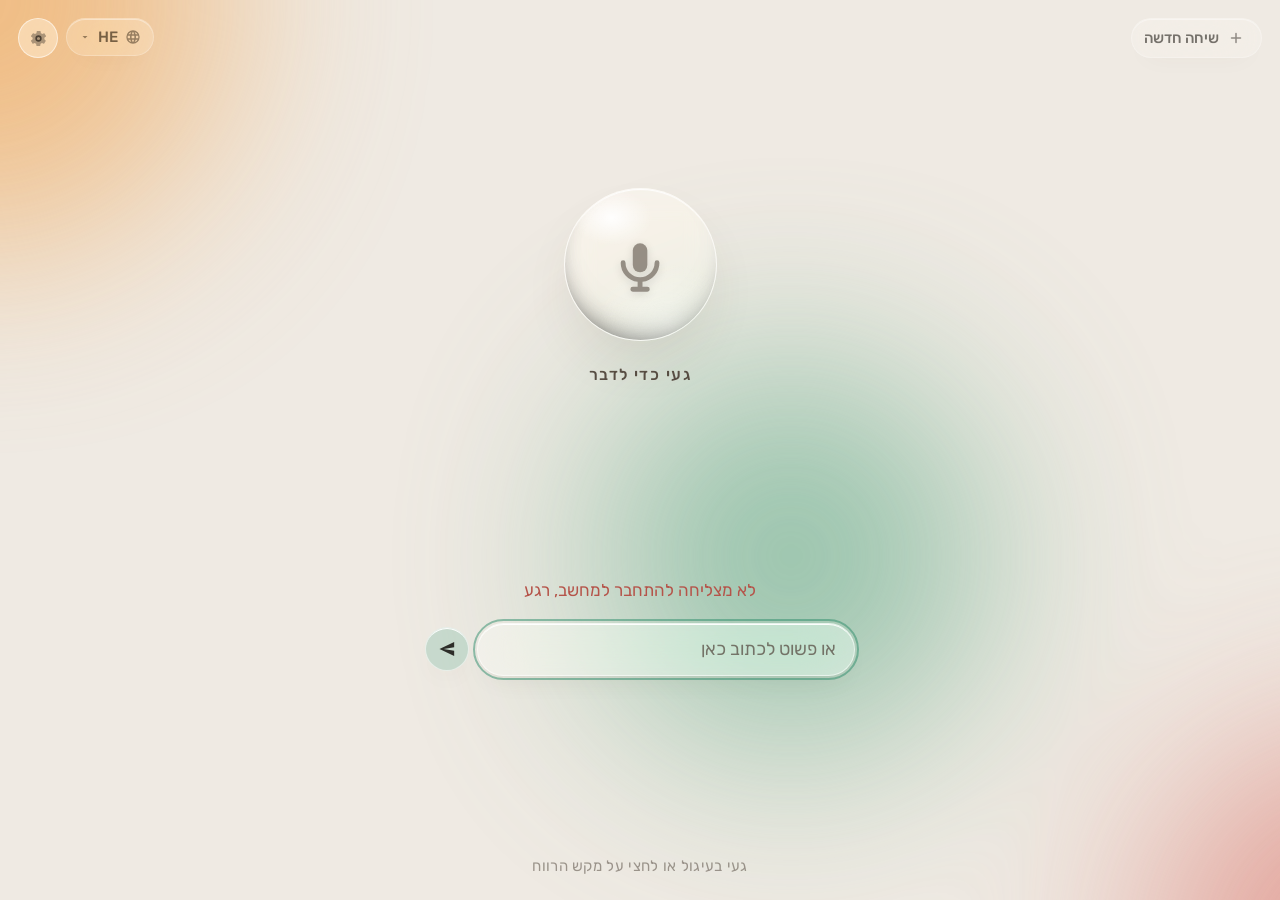
==== savta/web/index.html @ e00600d3 "MicMic: talk to your Mac. It does the thing. The open-source MicMic: the Mac app (native/), the assi" ====
<!doctype html>
<html lang="he" dir="auto">
<head>
<meta charset="utf-8">
<meta name="viewport" content="width=device-width,initial-scale=1,viewport-fit=cover">
<title>MicMic</title>
<link rel="preconnect" href="https://fonts.googleapis.com">
<link rel="preconnect" href="https://fonts.gstatic.com" crossorigin>
<link rel="stylesheet" href="https://fonts.googleapis.com/css2?family=Rubik:wght@300;400;500;600&display=swap">
<style>
:root{
  --ground:#efeae3;
  --ink:#120f0c;
  --muted:#584e44;
  --glass:rgba(255,255,255,.40);
  --glass-edge:rgba(255,255,255,.95);
  --glass-line:rgba(255,255,255,.55);
  --shade:rgba(86,66,44,.13);
  --live:#2d8b6b;
  --warm:#bd7a17;
  --blob-a:#f0b06a;
  --blob-b:#df8d84;
  --blob-c:#7cb79a;
  --blob-alpha:.78;
  /* Menus and popovers read as surfaces, not scenery: opaque enough that the
     drifting colour behind them never competes with the words on top. */
  --sheet:rgba(253,251,248,.93);
}
@media (prefers-color-scheme:dark){:root:not([data-theme="light"]){
  --ground:#14110e;
  --ink:#fbf7f2;
  --muted:#bcb1a5;
  --glass:rgba(56,50,44,.48);
  --glass-edge:rgba(255,255,255,.16);
  --glass-line:rgba(255,255,255,.10);
  --shade:rgba(0,0,0,.45);
  --live:#57c69d;
  --warm:#e0a441;
  --blob-a:#a8722c;
  --blob-b:#9c4f47;
  --blob-c:#2f6b56;
  --blob-alpha:.75;
  --sheet:rgba(38,33,29,.94);
}}
:root[data-theme="dark"]{
  --ground:#14110e; --ink:#fbf7f2; --muted:#bcb1a5;
  --glass:rgba(56,50,44,.48); --glass-edge:rgba(255,255,255,.16);
  --glass-line:rgba(255,255,255,.10); --shade:rgba(0,0,0,.45);
  --live:#57c69d; --warm:#e0a441;
  --blob-a:#a8722c; --blob-b:#9c4f47; --blob-c:#2f6b56; --blob-alpha:.75;
  --sheet:rgba(38,33,29,.94);
}

*{box-sizing:border-box;margin:0;padding:0}
html,body{height:100%;overflow:hidden}
body{
  background:var(--ground);color:var(--ink);
  font:400 20px/1.45 Rubik,-apple-system,BlinkMacSystemFont,"SF Hebrew","Segoe UI",system-ui,sans-serif;
  display:grid;place-items:center;text-align:center;
  -webkit-font-smoothing:antialiased;user-select:none;cursor:default;
}

/* ---- what the glass refracts: slow drifting light behind everything ---- */
.field{position:fixed;inset:-30%;z-index:0;filter:blur(100px);opacity:var(--blob-alpha);pointer-events:none}
.field i{position:absolute;display:block;border-radius:50%;mix-blend-mode:multiply}
@media (prefers-color-scheme:dark){:root:not([data-theme="light"]) .field i{mix-blend-mode:screen}}
:root[data-theme="dark"] .field i{mix-blend-mode:screen}
.field i:nth-child(1){width:38vmax;height:38vmax;background:var(--blob-a);top:2%;left:6%;animation:driftA 42s ease-in-out infinite}
.field i:nth-child(2){width:34vmax;height:34vmax;background:var(--blob-b);bottom:0%;right:4%;animation:driftB 55s ease-in-out infinite}
.field i:nth-child(3){width:30vmax;height:30vmax;background:var(--blob-c);top:44%;left:48%;animation:driftC 48s ease-in-out infinite}
@keyframes driftA{0%,100%{transform:translate(0,0) scale(1)}33%{transform:translate(14vw,10vh) scale(1.14)}66%{transform:translate(-8vw,16vh) scale(.92)}}
@keyframes driftB{0%,100%{transform:translate(0,0) scale(1)}40%{transform:translate(-16vw,-12vh) scale(1.18)}75%{transform:translate(6vw,-6vh) scale(.94)}}
@keyframes driftC{0%,100%{transform:translate(-50%,-50%) scale(1)}50%{transform:translate(-62%,-38%) scale(1.22)}}

.stage{position:relative;z-index:1;display:flex;flex-direction:column;align-items:center;
  gap:0;padding:3vh 24px 7vh;width:min(760px,92vw);max-height:100vh}

/* ---- the orb ---------------------------------------------------------- */
.orb{position:relative;width:clamp(120px,17vmin,190px);aspect-ratio:1;flex:none;
  display:grid;place-items:center;
  transition:width .55s cubic-bezier(.22,1,.36,1),transform .55s cubic-bezier(.22,1,.36,1)}
body.hascard .orb{width:clamp(78px,10vmin,104px)}
.orb .shell{position:absolute;inset:0;border-radius:50%;
  background:var(--glass);
  -webkit-backdrop-filter:blur(14px) saturate(210%);backdrop-filter:blur(14px) saturate(210%);
  border:1px solid var(--glass-line);
  box-shadow:
    0 26px 54px -14px var(--shade),
    inset 0 2px 1px -1px var(--glass-edge),
    inset 0 -22px 34px -26px rgba(0,0,0,.55),
    inset 8px -10px 26px -22px rgba(0,0,0,.4);
  overflow:hidden}
/* the specular sweep is what reads as "glass" rather than "translucent grey" */
.orb .shell::after{content:"";position:absolute;inset:0;border-radius:50%;
  background:
    radial-gradient(38% 26% at 31% 19%, rgba(255,255,255,.98), rgba(255,255,255,0) 70%),
    radial-gradient(70% 58% at 68% 88%, rgba(255,255,255,.34), rgba(255,255,255,0) 66%);
  opacity:.95}
.orb .ring{position:absolute;inset:-3px;border-radius:50%;border:2px solid transparent;
  transition:border-color .5s ease,transform .18s ease-out,opacity .5s}
.orb .core{position:relative;width:38%;aspect-ratio:1;display:grid;place-items:center;
  color:var(--muted);opacity:.55;
  transition:color .5s ease,opacity .5s ease,transform .5s cubic-bezier(.22,1,.36,1)}
.orb .core svg{width:100%;height:100%;fill:currentColor;
  filter:drop-shadow(0 2px 5px rgba(0,0,0,.22))}

body.idle .orb{cursor:pointer}
body.idle .orb .shell{transition:transform .4s cubic-bezier(.22,1,.36,1),box-shadow .4s}
body.idle .orb:hover .shell{transform:scale(1.045)}
body.idle .orb:active .shell{transform:scale(.97)}
body.idle .orb .core{color:var(--muted);opacity:.6;animation:idlepulse 3.4s ease-in-out infinite}
@keyframes idlepulse{0%,100%{transform:scale(1);opacity:.5}50%{transform:scale(1.05);opacity:.72}}
body.listening .orb .core{color:var(--live);opacity:1;animation:breathe 4.2s ease-in-out infinite}
body.listening .orb .ring{border-color:color-mix(in oklab,var(--live) 42%,transparent)}
body.thinking .orb .core{color:var(--warm);opacity:1;animation:none;transform:scale(.72)}
body.thinking .orb .ring{border-color:color-mix(in oklab,var(--warm) 55%,transparent);
  animation:orbit 1.15s linear infinite;border-top-color:transparent;border-left-color:transparent}
body.acting .orb .core{color:var(--warm);opacity:1;animation:breathe 2.2s ease-in-out infinite}
body.acting .orb .ring{border-color:color-mix(in oklab,var(--warm) 45%,transparent)}
/* The server is unreachable and she can hear nothing else - this must not read as
   "listening" or "thinking", it must read as broken. */
body.error .orb .core{color:#b5544a;opacity:1;animation:none}
body.error .orb .ring{border-color:color-mix(in oklab,#b5544a 55%,transparent)}
@keyframes breathe{0%,100%{transform:scale(1)}50%{transform:scale(1.11)}}
@keyframes orbit{to{transform:rotate(360deg)}}

/* ---- type ------------------------------------------------------------- */
.state{margin-top:22px;font-size:16px;font-weight:500;letter-spacing:.09em;
  text-transform:uppercase;color:var(--muted);min-height:24px;
  transition:opacity .4s;opacity:1}
.heard{margin-top:13px;font-size:clamp(28px,4.6vw,46px);font-weight:400;line-height:1.2;
  letter-spacing:-.015em;max-width:15ch;min-height:1.2em;text-wrap:balance;
  transition:opacity .35s ease,font-size .5s cubic-bezier(.22,1,.36,1)}
body.hascard .heard{font-size:clamp(20px,2.5vw,28px);opacity:.68;max-width:26ch}
.heard.fade{opacity:.34}
.reply{margin-top:11px;font-size:21px;font-weight:400;color:var(--muted);
  max-width:28ch;min-height:1.4em}
body.hascard .reply{min-height:0;margin-top:8px}

/* ---- typing, for anyone at a desk --------------------------------------
   Voice is the point, but a person working at their computer often cannot say a
   thing out loud — an office, a call, someone asleep next door — and typing is
   faster than speaking for an address or a product code. */
.typerow{display:flex;align-items:center;gap:8px;margin-top:20px;
  width:min(430px,84vw);opacity:0;transform:translateY(6px);pointer-events:none;
  transition:opacity .28s ease, transform .28s ease}
.typerow.on{opacity:1;transform:none;pointer-events:auto}
#typebox{flex:1;min-width:0;font:400 18px/1.4 Rubik,-apple-system,system-ui,sans-serif;
  color:var(--ink);padding:13px 18px;border-radius:999px;
  background:var(--glass);border:1px solid var(--glass-line);
  -webkit-backdrop-filter:blur(26px) saturate(190%);backdrop-filter:blur(26px) saturate(190%);
  box-shadow:0 12px 28px -14px var(--shade), inset 0 1.5px 0 -0.5px var(--glass-edge)}
#typebox::placeholder{color:var(--muted);opacity:.75}
#typebox:focus{outline:2px solid color-mix(in oklab,var(--live) 50%,transparent);
  outline-offset:2px}
.tsend{flex:none;width:44px;height:44px;border-radius:50%;cursor:pointer;
  display:grid;place-items:center;border:1px solid var(--glass-line);
  background:color-mix(in oklab,var(--live) 24%,var(--glass));
  box-shadow:0 12px 28px -14px var(--shade), inset 0 1.5px 0 -0.5px var(--glass-edge);
  transition:transform .16s ease, background .2s ease}
.tsend svg{width:20px;height:20px;fill:var(--ink);opacity:.85}
/* Send points the way the language runs, or it reads as "back". */
[dir="rtl"] .tsend svg{transform:scaleX(-1)}
.tsend:hover{background:color-mix(in oklab,var(--live) 36%,var(--glass));transform:translateY(-1px)}
.tsend:active{transform:scale(.95)}

/* ---- start again ------------------------------------------------------
   The same reason a chat product has one: talking about music and then about
   flights should not leave the flight request reasoning about music. */
.newchat{position:fixed;top:18px;inset-inline-start:18px;z-index:40;cursor:pointer;
  display:inline-flex;align-items:center;gap:8px;
  font:500 15px/1 Rubik,-apple-system,system-ui,sans-serif;color:var(--ink);
  padding:10px 16px 10px 12px;border-radius:999px;
  background:var(--glass);border:1px solid var(--glass-line);
  -webkit-backdrop-filter:blur(26px) saturate(190%);backdrop-filter:blur(26px) saturate(190%);
  box-shadow:0 10px 26px -14px var(--shade), inset 0 1.5px 0 -0.5px var(--glass-edge);
  opacity:.55;transition:opacity .2s ease, transform .16s ease}
.newchat svg{width:18px;height:18px;fill:var(--ink);opacity:.8}
.newchat:hover{opacity:1;transform:translateY(-1px)}
.newchat:active{transform:scale(.97)}

/* ---- language ---------------------------------------------------------
   Sits opposite "new conversation" using logical insets, so in Hebrew and
   Arabic the pair swaps sides with the text instead of pinning to the left. */
.lang{position:fixed;top:18px;inset-inline-end:18px;z-index:41}
.langbtn{cursor:pointer;display:inline-flex;align-items:center;gap:7px;
  font:500 15px/1 Rubik,-apple-system,system-ui,sans-serif;color:var(--ink);
  padding:10px 12px;border-radius:999px;
  background:var(--glass);border:1px solid var(--glass-line);
  -webkit-backdrop-filter:blur(26px) saturate(190%);backdrop-filter:blur(26px) saturate(190%);
  box-shadow:0 10px 26px -14px var(--shade), inset 0 1.5px 0 -0.5px var(--glass-edge);
  opacity:.55;transition:opacity .2s ease, transform .16s ease}
.langbtn svg{width:16px;height:16px;fill:var(--ink);opacity:.75}
.langbtn .chev{width:12px;height:12px;transition:transform .2s ease}
.lang[data-open="1"] .langbtn{opacity:1}
.lang[data-open="1"] .chev{transform:rotate(180deg)}
.langbtn:hover{opacity:1;transform:translateY(-1px)}
.langbtn:active{transform:scale(.97)}
.langmenu{position:absolute;top:calc(100% + 8px);inset-inline-end:0;min-width:190px;
  border-radius:18px;overflow:hidden;padding:6px;
  background:var(--sheet);border:1px solid var(--glass-line);
  -webkit-backdrop-filter:blur(30px) saturate(190%);backdrop-filter:blur(30px) saturate(190%);
  box-shadow:0 22px 48px -20px var(--shade), inset 0 1.5px 0 -0.5px var(--glass-edge);
  opacity:0;transform:translateY(-6px) scale(.97);pointer-events:none;
  transform-origin:top var(--menu-origin,right);
  transition:opacity .16s ease, transform .16s ease}
.lang[data-open="1"] .langmenu{opacity:1;transform:none;pointer-events:auto}
.langmenu button{display:flex;width:100%;align-items:center;gap:10px;cursor:pointer;
  background:none;border:0;border-radius:13px;padding:11px 12px;
  font:400 16px/1.2 Rubik,-apple-system,system-ui,sans-serif;color:var(--ink);
  text-align:start;transition:background .14s ease}
.langmenu button:hover{background:rgba(0,0,0,.06)}
:root[data-theme="dark"] .langmenu button:hover,
:root:not([data-theme="light"]) .langmenu button:hover{background:rgba(255,255,255,.09)}
.langmenu button .tick{margin-inline-start:auto;width:15px;height:15px;fill:var(--live);opacity:0}
.langmenu button[aria-checked="true"] .tick{opacity:1}
.langmenu button[aria-checked="true"]{font-weight:500}


/* ---- what was said before ---------------------------------------------
   A voice assistant that shows only the latest exchange gives you no way to
   tell "it forgot what I said" from "it never heard me". Past turns stay on
   screen, deliberately quiet: small, muted, and scrollable, so the current
   question keeps every bit of the visual weight it had before. */
.thread{width:min(430px,84vw);max-height:30vh;overflow-y:auto;overscroll-behavior:contain;
  margin-top:16px;display:none;flex-direction:column;gap:10px;
  text-align:start;scrollbar-width:thin}
/* The fade says "there is more above". Painting it unconditionally just clipped the
   first line of a transcript that was not scrolled at all. */
.thread.over{-webkit-mask-image:linear-gradient(to bottom,transparent,#000 26px);
                     mask-image:linear-gradient(to bottom,transparent,#000 26px)}
body.hasthread .thread{display:flex}
.turn{display:flex;flex-direction:column;gap:3px;opacity:.62;
  transition:opacity .2s ease;font-size:15px;line-height:1.4}
.turn:hover{opacity:.95}
.turn .who{font-size:11px;font-weight:500;letter-spacing:.1em;text-transform:uppercase;
  color:var(--muted)}
.turn .said{color:var(--ink)}
.turn .said.back{color:var(--muted)}

/* ---- the one card ----------------------------------------------------- */
.card{position:relative;margin-top:22px;width:min(430px,84vw);border-radius:26px;overflow:hidden;
  background:var(--glass);
  -webkit-backdrop-filter:blur(30px) saturate(200%);backdrop-filter:blur(30px) saturate(200%);
  border:1px solid var(--glass-line);
  box-shadow:
    0 30px 70px -22px var(--shade),
    0 2px 10px -4px rgba(0,0,0,.10),
    inset 0 1.5px 0 -0.5px var(--glass-edge),
    inset 0 -24px 34px -30px rgba(0,0,0,.5);
  opacity:0;transform:translateY(16px) scale(.97);pointer-events:none;
  transition:opacity .5s cubic-bezier(.22,1,.36,1),transform .5s cubic-bezier(.22,1,.36,1)}
.card.show{opacity:1;transform:none}
/* Something did NOT happen that she asked for. Warm amber, not alarm red — nothing is
   broken, a switch is off — but clearly not the same as a card that says "done". */
/* A booking is ready and only the payment is left. Calm and confident, not a warning:
   nothing has gone wrong, she just has the last word — as she always should. */
.card.pay{border-color:color-mix(in oklab,var(--live) 55%,transparent);
  box-shadow:0 30px 70px -22px var(--shade),
             0 0 0 1px color-mix(in oklab,var(--live) 32%,transparent),
             inset 0 1.5px 0 -0.5px var(--glass-edge)}
.card.warn{border-color:color-mix(in oklab,var(--warm) 55%,transparent);
  box-shadow:0 30px 70px -22px var(--shade),
             0 0 0 1px color-mix(in oklab,var(--warm) 30%,transparent),
             inset 0 1.5px 0 -0.5px var(--glass-edge)}
/* the sheen is what separates "glass" from "translucent panel" */
.card::after{content:"";position:absolute;inset:0;pointer-events:none;border-radius:inherit;
  background:linear-gradient(148deg,rgba(255,255,255,.55) 0%,rgba(255,255,255,.10) 26%,
    rgba(255,255,255,0) 52%);mix-blend-mode:screen;opacity:.85}
.card .thumb{width:100%;aspect-ratio:16/9;object-fit:cover;display:none;background:rgba(0,0,0,.08)}
.card.compact .thumb{aspect-ratio:2.4/1}
.card .thumb.on{display:block}
.card .body{padding:17px 22px 19px}
.card .t{font-size:20px;font-weight:500;line-height:1.3;text-wrap:balance;
  display:-webkit-box;-webkit-line-clamp:2;-webkit-box-orient:vertical;overflow:hidden}
.card .m{font-size:16px;color:var(--muted);margin-top:8px;font-variant-numeric:tabular-nums}

.msg{display:flex;flex-direction:column;gap:3px;padding:11px 0;
  border-bottom:1px solid var(--glass-line);text-align:start}
.msg:last-child{border-bottom:none}
.msg b{font-size:16px;font-weight:600;color:var(--ink)}
.msg span{font-size:17px;line-height:1.4}
.step{font-size:17px;padding:7px 0;text-align:start;border-bottom:1px solid var(--glass-line)}
.step:last-child{border-bottom:none}
.bar{height:7px;border-radius:99px;background:rgba(0,0,0,.10);margin-top:18px;overflow:hidden}
:root[data-theme="dark"] .bar,
:root:not([data-theme="light"]) .bar{background:rgba(255,255,255,.12)}
.bar i{display:block;height:100%;border-radius:99px;background:var(--warm);
  width:100%;transform-origin:left;transition:transform linear}
.cancel{margin-top:14px;font-size:19px;font-weight:500;color:var(--warm)}
/* A spoken "say cancel" is not an escape hatch on its own when the mic may not be
   heard in time - this is a real, pressable one next to it. */
.cancelbtn{margin-top:12px;display:inline-flex;align-items:center;justify-content:center;
  width:100%;font:500 18px/1 Rubik,-apple-system,system-ui,sans-serif;padding:13px 22px;
  border-radius:999px;border:1px solid color-mix(in oklab,var(--warm) 45%,transparent);
  background:color-mix(in oklab,var(--warm) 16%,transparent);color:var(--ink);
  cursor:pointer;transition:transform .15s ease,background .2s ease}
.cancelbtn:hover{background:color-mix(in oklab,var(--warm) 26%,transparent)}
.cancelbtn:active{transform:scale(.97)}
.cancelbtn:focus-visible{outline:3px solid var(--warm);outline-offset:3px}

.err{margin-top:14px;font-size:17px;color:#b5544a;max-width:30ch;min-height:1.3em}
.foot{position:fixed;bottom:22px;left:0;right:0;z-index:1;font-size:15px;
  color:var(--muted);opacity:.55;letter-spacing:.02em}

@media (prefers-reduced-motion:reduce){
  *,*::before,*::after{animation:none!important;transition-duration:.01ms!important}
}

/* ---- engineer's panel, press d ---------------------------------------- */
#dev{position:fixed;inset:0 0 auto auto;z-index:9;width:min(430px,44vw);max-height:100vh;
  overflow:auto;background:rgba(14,17,20,.9);
  -webkit-backdrop-filter:blur(14px);backdrop-filter:blur(14px);
  color:#c9d4de;font:12px/1.5 ui-monospace,Menlo,monospace;padding:14px 16px;
  display:none;text-align:left;border-bottom-left-radius:16px}
#dev.show{display:block}
#dev b{color:#e2a43f}#dev .ok{color:#5cbfa2}#dev .no{color:#e08579}
#dev pre{white-space:pre-wrap;word-break:break-word;margin:0 0 12px;
  padding-bottom:10px;border-bottom:1px solid rgba(255,255,255,.08)}


/* Volume HUD. Sits above the player (z-index 60 > 50) because the moment she
   asks for the volume is almost always the moment a video is covering the screen. */
#vol{position:fixed;left:50%;bottom:13vh;transform:translateX(-50%) translateY(14px);
  z-index:60;display:flex;align-items:center;gap:14px;
  padding:15px 26px;border-radius:30px;
  background:var(--glass);backdrop-filter:blur(30px) saturate(200%);
  -webkit-backdrop-filter:blur(30px) saturate(200%);
  border:1px solid var(--glass-line);
  box-shadow:0 22px 50px -18px var(--shade),
             inset 0 1.5px 0 -0.5px var(--glass-edge),
             inset 0 -20px 30px -28px rgba(0,0,0,.45);
  opacity:0;pointer-events:none;transition:opacity .22s ease, transform .22s ease}
#vol.on{opacity:1;transform:translateX(-50%) translateY(0)}
#vol svg{width:28px;height:28px;flex:none;fill:var(--ink);opacity:.8}
#volbar{width:190px;height:10px;border-radius:5px;overflow:hidden;
  background:color-mix(in oklab,var(--ink) 16%,transparent)}
#volfill{height:100%;width:50%;border-radius:5px;background:var(--warm);
  transition:width .28s cubic-bezier(.2,.8,.3,1)}
@media (prefers-reduced-motion: reduce){
  #vol,#volfill{transition:none}
}

/* ---- settings ---------------------------------------------------------
   One sheet, not a page: everything here is a choice about how MicMic starts
   listening, which is the only thing a person actually wants to change. */
.gear{position:fixed;top:18px;inset-inline-end:18px;z-index:41;cursor:pointer;
  display:inline-flex;align-items:center;justify-content:center;
  width:40px;height:40px;border-radius:999px;color:var(--ink);
  background:var(--glass);border:1px solid var(--glass-line);
  -webkit-backdrop-filter:blur(26px) saturate(190%);backdrop-filter:blur(26px) saturate(190%);
  transition:transform .18s ease,background .2s ease}
.gear svg{width:19px;height:19px;fill:currentColor;opacity:.75}
.gear:hover{transform:rotate(22deg)}
.gear:focus-visible{outline:3px solid var(--live);outline-offset:3px}
/* the language pill moves inboard to make room for it */
.lang{inset-inline-end:66px}

#settings{position:fixed;inset:0;z-index:70;display:none;
  align-items:center;justify-content:center;padding:18px;
  background:rgba(12,10,8,.44);-webkit-backdrop-filter:blur(3px);backdrop-filter:blur(3px)}
#settings.on{display:flex;animation:fadein .28s cubic-bezier(.22,1,.36,1)}
.sheet{width:min(430px,100%);max-height:88vh;overflow-y:auto;border-radius:24px;
  padding:20px 22px 22px;text-align:start;
  background:var(--sheet);border:1px solid var(--glass-line);
  -webkit-backdrop-filter:blur(30px) saturate(200%);backdrop-filter:blur(30px) saturate(200%);
  box-shadow:0 30px 70px -22px var(--shade),inset 0 1.5px 0 -0.5px var(--glass-edge)}
.sheet h2{font-size:21px;font-weight:600;margin:0 0 4px}
.srow{margin-top:20px}
.slabel{font-size:13px;font-weight:600;letter-spacing:.06em;text-transform:uppercase;
  color:var(--muted);margin-bottom:9px}
.shint{font-size:13px;color:var(--muted);margin-top:7px;line-height:1.45}
.seg{display:flex;gap:7px;flex-wrap:wrap}
.seg button{cursor:pointer;font:500 15px/1 Rubik,-apple-system,system-ui,sans-serif;
  color:var(--ink);padding:10px 14px;border-radius:999px;
  background:var(--glass);border:1px solid var(--glass-line);
  transition:background .18s ease,border-color .18s ease}
.seg button[aria-pressed="true"]{background:color-mix(in oklab,var(--live) 22%,transparent);
  border-color:color-mix(in oklab,var(--live) 55%,transparent)}
.seg button:focus-visible{outline:3px solid var(--live);outline-offset:2px}
/* Not a .seg child, so it carries the pill styling itself — as class="seg" it got
   none of it and rendered as a bare white system button in dark mode. */
.hkbtn{width:100%;cursor:pointer;display:flex;align-items:center;justify-content:center;
  font:500 17px/1 Rubik,-apple-system,system-ui,sans-serif;color:var(--ink);
  letter-spacing:.04em;padding:15px 16px;border-radius:16px;
  background:var(--glass);border:1px solid var(--glass-line);
  transition:background .18s ease,border-color .18s ease}
.hkbtn:hover{background:color-mix(in oklab,var(--live) 12%,var(--glass))}
.hkbtn:focus-visible{outline:3px solid var(--live);outline-offset:2px}
.hkpicks{margin-top:9px}
.hkpicks button{font-size:14px;padding:8px 12px}
.hkbtn.recording{background:color-mix(in oklab,var(--warm) 22%,transparent);
  border-color:color-mix(in oklab,var(--warm) 60%,transparent)}
.srange{display:flex;align-items:center;gap:12px}
.srange input[type=range]{flex:1;accent-color:var(--live)}
.srange b{font-weight:600;font-variant-numeric:tabular-nums;min-width:5.5ch}
.stext{width:100%;font:400 16px/1.4 Rubik,-apple-system,system-ui,sans-serif;
  color:var(--ink);padding:11px 14px;border-radius:14px;
  background:var(--glass);border:1px solid var(--glass-line)}
.stext:focus{outline:2px solid color-mix(in oklab,var(--live) 50%,transparent)}
.sfoot{display:flex;align-items:center;justify-content:space-between;gap:12px;margin-top:24px}
.sdone{cursor:pointer;font:500 17px/1 Rubik,-apple-system,system-ui,sans-serif;
  padding:12px 24px;border-radius:999px;color:var(--ink);
  background:color-mix(in oklab,var(--live) 20%,transparent);
  border:1px solid color-mix(in oklab,var(--live) 50%,transparent)}
.ssaved{font-size:14px;color:var(--live);opacity:0;transition:opacity .25s ease}
.ssaved.on{opacity:1}
/* Account: the plan, today's usage and the way to Pro. No element here has an id, so
   the rest of the page's layout checks cannot see it exists. */
.acct-top{display:flex;align-items:center;justify-content:space-between;gap:10px;margin-bottom:9px}
.acct-top .slabel{margin-bottom:0}
.acct-badge{font:600 12px/1 Rubik,-apple-system,system-ui,sans-serif;letter-spacing:.06em;
  padding:6px 11px;border-radius:999px;color:var(--ink);
  background:var(--glass);border:1px solid var(--glass-line)}
.acct-badge[data-plan="pro"]{background:color-mix(in oklab,var(--live) 22%,transparent);
  border-color:color-mix(in oklab,var(--live) 55%,transparent)}
.acct-use{font-size:15px;font-variant-numeric:tabular-nums}
.acct-bar{height:4px;margin-top:8px;border-radius:999px;overflow:hidden;
  background:color-mix(in oklab,var(--muted) 22%,transparent)}
.acct-bar>i{display:block;height:100%;width:0;border-radius:inherit;background:var(--live);
  transition:width .3s ease}
.acct-bar[data-full]>i{background:var(--warm)}
.acct-btn{width:100%;margin-top:12px;cursor:pointer;
  font:500 16px/1 Rubik,-apple-system,system-ui,sans-serif;color:var(--ink);
  padding:13px 16px;border-radius:16px;
  background:color-mix(in oklab,var(--live) 20%,transparent);
  border:1px solid color-mix(in oklab,var(--live) 50%,transparent);
  transition:background .18s ease}
.acct-btn:hover{background:color-mix(in oklab,var(--live) 30%,transparent)}
.acct-btn:focus-visible{outline:3px solid var(--live);outline-offset:2px}
.acct-btn:disabled{opacity:.55;cursor:default}
@media (prefers-reduced-motion: reduce){ .acct-bar>i{transition:none} }
/* In the app panel the sheet IS the window, so it loses its inset and corners — and
   its translucency with them: at 380px the page behind showed through the controls
   instead of reading as glass over a backdrop. */
body.panel #settings{padding:0;background:none;-webkit-backdrop-filter:none;backdrop-filter:none}
body.panel .sheet{width:100%;height:100vh;max-height:100vh;min-height:100vh;
  border-radius:0;border:none;background:var(--ground);
  -webkit-backdrop-filter:none;backdrop-filter:none;box-shadow:none;
  padding-bottom:0}
/* Done must stay reachable without scrolling to the end of a list that is taller than
   the window. */
body.panel .sfoot{position:sticky;bottom:0;margin-top:18px;padding:12px 0 14px;
  background:linear-gradient(to top,var(--ground) 68%,transparent)}
/* The window's own close button sits at the physical top LEFT in every language. The
   controls were placed at inline-end, which in Hebrew and Arabic IS the left, so the
   gear sat under the close button. In the panel they go physically right, in one
   compact row, and the orb moves down out of the bar it was wedged into. */
body.panel .gear,body.panel .lang,body.panel .newchat{top:12px;inset-inline:auto;left:auto}
body.panel .gear{right:12px;width:32px;height:32px}
body.panel .gear svg{width:17px;height:17px}
body.panel .lang{right:52px}
body.panel .langbtn{padding:7px 10px;font-size:13px;gap:5px}
body.panel .langbtn svg{width:14px;height:14px}
/* New chat keeps its icon and loses the words: the row has room for three buttons,
   not for a sentence, and a "+" is understood without one. */
body.panel .newchat{right:138px;width:32px;height:32px;padding:0;justify-content:center}
body.panel #newchatw{display:none}
/* The dropdown was anchored at inline-end too, so from a pill on the right it opened
   past the window edge in right-to-left languages. */
body.panel .langmenu{inset-inline:auto;right:0;left:auto}

/* ---- panel ------------------------------------------------------------
   The same page at 380x560 inside MicMic.app's own window. Everything here is
   proportion, not redesign: the full-window layout assumes vertical room this
   panel does not have, and without these the card ran off the bottom edge and
   .foot (position:fixed) landed on top of the typing box. */
body.panel .stage{padding:58px 14px 10px;width:100%;gap:0;
  height:100vh;max-height:100vh;overflow-y:auto;overflow-x:hidden;
  scrollbar-width:none}
body.panel .stage::-webkit-scrollbar{width:0;height:0}
/* .foot is pinned to the bottom of the viewport, so in a short window it sits over
   the typing row rather than under it. There is no room for a hint line here and the
   panel's own controls already say what to do. */
body.panel .foot{display:none}
/* Centred in the space that is left, instead of hugging the top above a void: with
   the typing row also pushed by an auto margin, the free space splits evenly. When a
   card or a transcript fills the column the margins simply collapse to nothing. */
body.panel .orb{width:92px;margin-top:auto}
body.panel.hascard .orb{width:58px}
body.panel .state{margin-top:10px;font-size:12px;letter-spacing:.07em}
body.panel .heard{margin-top:6px;font-size:19px;max-width:20ch}
body.panel.hascard .heard{font-size:16px;max-width:24ch}
/* A four-line answer above a card pushed the card clean off the bottom. Two lines,
   and the card carries the detail. */
body.panel .reply{margin-top:5px;font-size:13px;max-width:26ch;
  display:-webkit-box;-webkit-line-clamp:2;-webkit-box-orient:vertical;overflow:hidden}
body.panel .thread{max-height:108px}
body.panel .card{margin-top:10px;width:100%;flex:none}
body.panel .card .thumb{aspect-ratio:2.4/1}
body.panel .card .body{padding:11px 15px 13px}
body.panel .card .t{font-size:15px}
body.panel .card .m{font-size:12px;margin-top:4px}
/* The one control that must never scroll out of reach, so it is pinned and carries a
   fade so the card does not appear to run into it. */
body.panel .typerow{position:sticky;bottom:0;width:100%;margin-top:auto;
  padding:10px 0 2px;
  background:linear-gradient(to top,var(--ground) 62%,transparent)}
body.panel #typebox{font-size:15px;padding:10px 14px}
/* A two-pixel ring at half strength reads as an alarm in a window this small. */
body.panel #typebox:focus{outline:1px solid color-mix(in oklab,var(--live) 38%,transparent);
  outline-offset:1px}
/* Background, not foreground: smaller and softer than the full window wants, or they
   read as objects sitting on top of the words. */
body.panel .field{inset:-18%;filter:blur(64px);opacity:calc(var(--blob-alpha) * .62)}
body.panel .field i:nth-child(1){width:46vmin;height:46vmin}
body.panel .field i:nth-child(2){width:42vmin;height:42vmin}
body.panel .field i:nth-child(3){width:38vmin;height:38vmin}

/* ---- bar --------------------------------------------------------------
   The same page as a slim strip near the top of the screen (?bar=1, native/bar.py):
   orb, her words, the answer, Undo. Everything else the page has is hidden, not
   restyled, because a two-second action has no room for it. The window is exactly as
   tall as .stage (the page reports its height and native resizes), so nothing here may
   depend on the viewport height. */
.undo{display:none}
html.barmode,html.barmode body{height:auto;min-height:100%;background:transparent}
html.barmode body{display:block;min-height:100vh;text-align:start;border-radius:20px;
  /* contain:paint makes the body the box the fixed .field is clipped to, so the
     drifting colour stays inside the rounded strip instead of squaring its corners. */
  contain:paint;
  background:color-mix(in srgb,var(--ground) 80%,transparent);
  box-shadow:inset 0 0 0 1px var(--glass-line),inset 0 1.5px 0 -0.5px var(--glass-edge)}
html.barmode .field{inset:-120% -20%;filter:blur(46px);opacity:calc(var(--blob-alpha) * .42)}
html.barmode .thread,html.barmode .card,html.barmode .err,html.barmode .typerow,html.barmode .newchat,
html.barmode .gear,html.barmode .lang,html.barmode #vol,html.barmode #settings,html.barmode .foot,
html.barmode #dev{display:none!important}
html.barmode .stage{display:grid;width:100%;max-height:none;margin:0;
  grid-template-columns:auto minmax(0,1fr) auto;
  /* The empty 1fr rows above and below centre the text as a block against the orb,
     whatever mix of placeholder, words and answer is showing. */
  grid-template-rows:1fr auto auto auto 1fr;
  grid-template-areas:"orb . act" "orb state act" "orb heard act" "orb reply act" "orb . act";
  align-items:center;column-gap:14px;row-gap:0;
  padding-block:12px;padding-inline:14px 16px;min-height:64px}
/* No width or font-size transitions here: each animation frame is a new height, and
   every one of them was a native window resize (measured: 20 height messages to go
   from the page's default orb to this one). */
html.barmode .orb{grid-area:orb;width:40px;align-self:center;cursor:default;transition:none}
html.barmode .orb .shell{box-shadow:0 6px 14px -6px var(--shade),
  inset 0 1.5px 1px -1px var(--glass-edge),inset 0 -10px 14px -12px rgba(0,0,0,.5)}
html.barmode body.idle .orb:hover .shell{transform:none}
/* The placeholder that sits where her words will appear, like Spotlight's. */
html.barmode .state{grid-area:state;margin:0;min-height:0;font-size:20px;font-weight:400;
  letter-spacing:0;text-transform:none;color:var(--muted);line-height:1.3;
  white-space:nowrap;overflow:hidden;text-overflow:ellipsis}
html.barmode.b-heard .state,html.barmode.b-result .state{display:none}
/* Working on it. Her words stay up and this line sits under them, in the warm colour
   the spinning ring uses, with the seconds once it has taken a while: without it the
   bar looked exactly like it was still listening, and she pressed again. */
.work{display:none}
html.barmode .work{grid-area:reply;margin:2px 0 0;font-size:13px;line-height:1.35;
  color:var(--warm);white-space:nowrap;overflow:hidden;text-overflow:ellipsis}
html.barmode:not(.b-result) body.thinking .work{display:block}
html.barmode .work::after{content:"";display:inline-block;width:1.2em;text-align:start;
  animation:workdots 1.2s steps(4,end) infinite}
@keyframes workdots{0%{content:""}25%{content:"."}50%{content:".."}75%{content:"..."}}
html.barmode .work[data-long="1"]::after{display:none}
html.barmode body.thinking .heard{opacity:.78}
/* Live words. Two lines at most, and when she keeps talking it is the NEWEST words
   that stay in view: flex-end pushes the overflow off the top edge, not the bottom. */
html.barmode .heard{grid-area:heard;display:none;transition:none;margin:0;max-width:none;min-height:0;
  font-size:20px;font-weight:400;line-height:1.3;letter-spacing:-.005em;
  /* Plain wrapping, not the page's balance: balance (and pretty) re-flow the lines
     on every new word, so words she already said jumped between lines as she spoke. */
  text-wrap:wrap;
  max-height:2.6em;overflow:hidden;flex-direction:column;justify-content:flex-end}
html.barmode.b-heard .heard{display:flex}
/* The fade says "there is more before this", only when there is: painted always, it
   dimmed the first line of a sentence that fitted. */
html.barmode.b-heard:not(.b-result) .heard.over{
  -webkit-mask-image:linear-gradient(to bottom,transparent,#000 .95em);
          mask-image:linear-gradient(to bottom,transparent,#000 .95em)}
/* Each line takes its reading order from its own words (plaintext), so a Hebrew answer
   in an English UI, or an English error in a Hebrew one, does not render back to front
   with its full stop on the wrong end. It still lines up on the UI's side, next to the
   orb: dir="auto" aligned an English line to the far edge, away from everything else. */
html.barmode .heard,html.barmode .reply{unicode-bidi:plaintext}
html.barmode[dir="rtl"] .heard,html.barmode[dir="rtl"] .reply{text-align:right}
html.barmode[dir="ltr"] .heard,html.barmode[dir="ltr"] .reply{text-align:left}
/* Once there is an answer, what she said steps back to one quiet line above it. */
html.barmode.b-result .heard{display:block;font-size:13px;line-height:1.35;color:var(--muted);
  max-height:none;white-space:nowrap;overflow:hidden;text-overflow:ellipsis;margin-bottom:3px}
html.barmode .reply{grid-area:reply;display:none;margin:0;max-width:none;min-height:0;
  font-size:18px;line-height:1.38;color:var(--ink);text-wrap:wrap;text-wrap:pretty;
  -webkit-line-clamp:4;-webkit-box-orient:vertical;overflow:hidden;overflow-wrap:anywhere;
  animation:barIn .32s cubic-bezier(.22,1,.36,1)}
html.barmode.b-result .reply{display:-webkit-box}
html.barmode.b-err .reply{color:#b5544a}
/* Something she asked to take back was NOT taken back. Warm amber like the page's
   warning card: nothing is broken, but it must not read like the line that says done. */
html.barmode.b-undofail .reply{color:var(--warm)}
@keyframes barIn{from{opacity:0;transform:translateY(3px)}to{opacity:1;transform:none}}
html.barmode .undo:not([hidden]){grid-area:act;display:inline-flex;align-items:center;gap:7px;
  align-self:center;max-width:190px;cursor:pointer;white-space:nowrap;
  font:500 15px/1 Rubik,-apple-system,system-ui,sans-serif;color:var(--ink);
  padding:9px 15px 9px 12px;border-radius:999px;
  background:var(--glass);border:1px solid var(--glass-line);
  box-shadow:0 8px 20px -12px var(--shade),inset 0 1.5px 0 -0.5px var(--glass-edge);
  transition:background .18s ease,transform .15s ease,opacity .2s ease;
  animation:barIn .32s cubic-bezier(.22,1,.36,1)}
html.barmode .undo span{overflow:hidden;text-overflow:ellipsis}
html.barmode .undo svg{flex:none;width:16px;height:16px;fill:currentColor;opacity:.78}
/* The arrow curls back against the reading direction, or it reads as "redo". */
[dir="rtl"] .undo svg{transform:scaleX(-1)}
html.barmode .undo:hover{background:color-mix(in oklab,var(--warm) 16%,var(--glass))}
html.barmode .undo:active{transform:scale(.97)}
html.barmode .undo:focus-visible{outline:2px solid var(--live);outline-offset:2px}
html.barmode .undo:disabled{opacity:.6;cursor:default;transform:none}
</style>
</head>
<body>
<div class="field" aria-hidden="true"><i></i><i></i><i></i></div>

<main class="stage">
  <div class="orb" id="orb">
    <div class="shell"></div>
    <div class="ring" id="ring"></div>
    <div class="core" id="core">
      <svg viewBox="0 0 24 24" aria-hidden="true">
        <path d="M12 3a3 3 0 0 0-3 3v6a3 3 0 0 0 6 0V6a3 3 0 0 0-3-3z"/>
        <path d="M6 11a1 1 0 0 0-2 0 8 8 0 0 0 7 7.94V21H9a1 1 0 0 0 0 2h6a1 1 0 0 0 0-2h-2v-2.06A8 8 0 0 0 20 11a1 1 0 0 0-2 0 6 6 0 0 1-12 0z"/>
      </svg>
    </div>
  </div>
  <div class="state" id="state"></div>
  <div class="thread" id="thread" aria-live="off"></div>
  <h1 class="heard" id="heard"></h1>
  <p class="reply" id="reply"></p>
  <p class="work" id="work" aria-live="polite"></p>
  <!-- Only the bar shows this (?bar=1); display:none everywhere else. -->
  <button class="undo" id="undo" type="button" hidden>
    <svg viewBox="0 0 24 24" aria-hidden="true"><path d="M9.7 5.3a1 1 0 0 1 0 1.4L7.4 9H14a6 6 0 0 1 0 12h-3a1 1 0 0 1 0-2h3a4 4 0 0 0 0-8H7.4l2.3 2.3a1 1 0 1 1-1.4 1.4l-4-4a1 1 0 0 1 0-1.4l4-4a1 1 0 0 1 1.4 0z"/></svg>
    <span id="undow"></span>
  </button>

  <section class="card" id="card" aria-live="polite">
    <img class="thumb" id="thumb" alt="">
    <div class="body">
      <div class="t" id="cardT"></div>
      <div class="m" id="cardM"></div>
      <div id="cardExtra"></div>
    </div>
  </section>

  <p class="err" id="err"></p>

  <form class="typerow" id="typerow" autocomplete="off">
    <input id="typebox" type="text" enterkeyhint="send" spellcheck="false">
    <button class="tsend" id="tsend" type="submit" aria-label="send">
      <svg viewBox="0 0 24 24" aria-hidden="true"><path d="M3.4 20.4 21 12 3.4 3.6 3.4 10l12.6 2-12.6 2z"/></svg>
    </button>
  </form>
</main>

<button class="newchat" id="newchat" type="button">
  <svg viewBox="0 0 24 24" aria-hidden="true"><path d="M12 5a1 1 0 0 1 1 1v5h5a1 1 0 0 1 0 2h-5v5a1 1 0 0 1-2 0v-5H6a1 1 0 0 1 0-2h5V6a1 1 0 0 1 1-1z"/></svg>
  <span id="newchatw"></span>
</button>

<button class="gear" id="gear" type="button" aria-haspopup="dialog" title="Settings">
  <svg viewBox="0 0 24 24" aria-hidden="true"><path d="M12 8a4 4 0 1 0 0 8 4 4 0 0 0 0-8zm0 6a2 2 0 1 1 0-4 2 2 0 0 1 0 4z"/><path d="M19.4 13a7.8 7.8 0 0 0 0-2l2-1.5a.5.5 0 0 0 .1-.6l-1.9-3.3a.5.5 0 0 0-.6-.2l-2.3.9a7.6 7.6 0 0 0-1.7-1l-.4-2.5a.5.5 0 0 0-.5-.4h-3.8a.5.5 0 0 0-.5.4l-.4 2.5a7.6 7.6 0 0 0-1.7 1l-2.3-.9a.5.5 0 0 0-.6.2L2.5 8.9a.5.5 0 0 0 .1.6L4.6 11a7.8 7.8 0 0 0 0 2l-2 1.5a.5.5 0 0 0-.1.6l1.9 3.3a.5.5 0 0 0 .6.2l2.3-.9a7.6 7.6 0 0 0 1.7 1l.4 2.5a.5.5 0 0 0 .5.4h3.8a.5.5 0 0 0 .5-.4l.4-2.5a7.6 7.6 0 0 0 1.7-1l2.3.9a.5.5 0 0 0 .6-.2l1.9-3.3a.5.5 0 0 0-.1-.6L19.4 13z" opacity=".45"/></svg>
</button>

<div class="lang" id="lang" data-open="0">
  <button class="langbtn" id="langbtn" type="button" aria-haspopup="listbox" aria-expanded="false">
    <svg viewBox="0 0 24 24" aria-hidden="true"><path d="M12 2a10 10 0 1 0 0 20 10 10 0 0 0 0-20zm6.9 6h-2.95a15.6 15.6 0 0 0-1.38-3.56A8.03 8.03 0 0 1 18.9 8zM12 4.04c.66.96 1.2 2.1 1.57 3.96h-3.14C10.8 6.14 11.34 5 12 4.04zM4.26 14a7.96 7.96 0 0 1 0-4h3.4a16.6 16.6 0 0 0 0 4h-3.4zm.84 2h2.95c.32 1.29.78 2.5 1.38 3.56A8.03 8.03 0 0 1 5.1 16zm2.95-8H5.1a8.03 8.03 0 0 1 4.33-3.56A15.6 15.6 0 0 0 8.05 8zM12 19.96c-.66-.96-1.2-2.1-1.57-3.96h3.14c-.37 1.86-.91 3-1.57 3.96zM14 14h-4a14.7 14.7 0 0 1 0-4h4a14.7 14.7 0 0 1 0 4zm.57 5.56c.6-1.06 1.06-2.27 1.38-3.56h2.95a8.03 8.03 0 0 1-4.33 3.56zM16.34 14a16.6 16.6 0 0 0 0-4h3.4a7.96 7.96 0 0 1 0 4h-3.4z"/></svg>
    <span id="langnow"></span>
    <svg class="chev" viewBox="0 0 24 24" aria-hidden="true"><path d="M7 10l5 5 5-5z"/></svg>
  </button>
  <div class="langmenu" id="langmenu" role="listbox"></div>
</div>

<div id="vol" aria-hidden="true">
  <svg id="volicon" viewBox="0 0 24 24"><path d="M4 9v6h4l5 5V4L8 9H4z"/></svg>
  <div id="volbar"><div id="volfill"></div></div>
</div>

<section id="settings" role="dialog" aria-modal="true" aria-labelledby="sTitle">
  <div class="sheet">
    <h2 id="sTitle"></h2><template data-acct="tpl">
    <!-- The Account row. A template, stamped in by paintAccount() the first time the
         sheet opens: until then the page is exactly what it was without it. -->
    <div class="srow" data-acct="row">
      <div class="acct-top">
        <div class="slabel" data-acct="label"></div>
        <span class="acct-badge" data-acct="badge" hidden></span>
      </div>
      <div data-acct="usage" hidden>
        <div class="acct-use" data-acct="usetext"></div>
        <div class="acct-bar" data-acct="bar"><i></i></div>
      </div>
      <div class="shint" data-acct="note" hidden></div>
      <button class="acct-btn" type="button" data-acct="action" hidden></button>
    </div></template>

    <div class="srow">
      <div class="slabel" id="lHotkey"></div>
      <button class="hkbtn" id="hotkeybtn" type="button"><span id="hotkeyw"></span></button>
      <div class="seg hkpicks" id="segHotkey">
        <button type="button" data-v="right-command" id="wRightCmd"></button>
        <button type="button" data-v="right-option"  id="wRightOpt"></button>
        <button type="button" data-v="fn-fn"         id="wFnTwice"></button>
      </div>
      <div class="shint" id="hHotkey"></div>
    </div>

    <div class="srow">
      <div class="slabel" id="lStart"></div>
      <div class="seg" id="segStart">
        <button type="button" data-v="push"   id="wPush"></button>
        <button type="button" data-v="wake"   id="wWake"></button>
        <button type="button" data-v="always" id="wAlways"></button>
      </div>
    </div>

    <div class="srow">
      <div class="slabel" id="lDisplay"></div>
      <div class="seg" id="segDisplay">
        <button type="button" data-v="panel" id="wDispPanel"></button>
        <button type="button" data-v="bar"   id="wDispBar"></button>
        <button type="button" data-v="none"  id="wDispNone"></button>
      </div>
      <div class="shint" id="hDisplay"></div>
    </div>

    <div class="srow">
      <div class="slabel" id="lSend"></div>
      <div class="seg" id="segSend">
        <button type="button" data-v="on"  id="wSendOn"></button>
        <button type="button" data-v="off" id="wSendOff"></button>
      </div>
      <div class="shint" id="hSend"></div>
    </div>

    <div class="srow" id="rowWords" hidden>
      <div class="slabel" id="lWords"></div>
      <input class="stext" id="wordsBox" type="text" spellcheck="false">
    </div>

    <div class="srow">
      <div class="slabel" id="lLang"></div>
      <div class="seg" id="segLang">
        <button type="button" data-v="he-IL">עברית</button>
        <button type="button" data-v="en-US">English</button>
        <button type="button" data-v="ar-SA">العربية</button>
        <button type="button" data-v="ru-RU">Русский</button>
      </div>
    </div>

    <div class="srow">
      <div class="slabel" id="lListen"></div>
      <div class="srange">
        <input id="listenRange" type="range" min="4" max="60" step="1">
        <b><span id="listenVal"></span> <span id="lSeconds"></span></b>
      </div>
    </div>

    <div class="sfoot">
      <span class="ssaved" id="savedw"></span>
      <button class="sdone" id="sdone" type="button"></button>
    </div>
  </div>
</section>

<p class="foot" id="foot"></p>
<div id="dev"></div>

<script>
const $ = id => document.getElementById(id);
const COPY = {
  // he_f is MicMic's own persona and the default: MicMic refers to itself in the
  // feminine throughout ("מקשיבה", "שולחת") regardless of who is talking to it, same
  // as the quoted commands she is told to say ("עצרי") address MicMic, not her - only
  // the lines that instruct/describe HER (2nd person) need a masculine counterpart,
  // held in he_m below as overrides so nothing has to be duplicated.
  he_f:{
      settings:"הגדרות", sHotkey:"מקש קיצור", sHotkeyHint:"מחזיקים את המקש ומדברים, ומשחררים כדי לשלוח. או הקשה אחת כדי להתחיל ועוד אחת כדי לשלוח. לשינוי: לוחצים על הכפתור ואז על מקש. Esc מבטל.", sRightCmd:"⌘ ימני", sRightOpt:"⌥ ימני", sFnTwice:"Fn פעמיים", sTap:"הקשה", sFn:"לחיצה כפולה על Fn", sPressNow:"מחכה לצירוף מקשים…", sStart:"איך מתחילים", sPush:"לחיצה", sWake:"מילת הפעלה", sAlways:"תמיד מקשיבה", sDisplay:"מה מופיע כשמדברים", sSend:"לשלוח הודעות בשבילי", sOn:"כן", sOff:"לא", hSend:"כל הודעה מוקראת לפני שהיא יוצאת, ואפשר להגיד לא כדי לעצור.", sDispPanel:"חלון מלא", sDispBar:"פס קטן", sDispNone:"כלום", hDisplay:"בלי כלום על המסך, MicMic פשוט עושה ואומר בקול מה עשתה.", sWords:"מילות הפעלה", sLang:"שפת הדיבור", sListen:"כמה זמן להקשיב", sSeconds:"שניות", sSaved:"נשמר", sDone:"סיום", sAccount:"חשבון", aFree:"חינם", aPro:"Pro", aUsage:"{n} מתוך {m} בקשות היום", aUsageTotal:"{n} מתוך {m} בקשות חינם לניסיון", aUpgrade:"שדרוג ל-Pro", aManage:"ניהול המנוי", aOwnKey:"משתמשים במפתח אישי", aOffline:"אין חיבור כרגע, אנסה שוב עוד מעט", aSetup:"מגדירה את החשבון…", aTooMany:"בחשבון הזה כבר יש יותר מדי מחשבים", aPayOff:"התשלום לא זמין כרגע, אפשר לנסות שוב מאוחר יותר", aOpenFail:"לא הצלחתי לפתוח את הדף, אפשר לנסות שוב",
     ready:"מקשיבה", think:"רגע", working:"עובדת על זה", acting:"מיד", off:"געי כדי לדבר",
      idle:"געי כדי לדבר", idlePanel:"מחזיקים את ⌥ הימני ומדברים", wake:"אמרי מיקמיק",
      foot:"געי בעיגול או לחצי על מקש הרווח", footWake:"אמרי מיקמיק כדי להתחיל",
      footAlways:"פשוט תדברי", mic:"תני הרשאה למיקרופון ואז רענני",
      sent:"נשלח", cancelled:"בוטל", sending:"שולחת ל", joiner:"", say:'אמרי "ביטול" כדי לעצור',
      cancelBtn:"ביטול", neterr:"לא מצליחה להתחבר למחשב, רגע",
      timerPrefix:"אזכיר בעוד ", timerSuffix:" דקות", allDone:"עשיתי הכל",
      typehere:"או פשוט לכתוב כאן", newchat:"שיחה חדשה", fresh:"מתחילים מחדש", youSaid:"ביקשת",
      undo:"ביטול הפעולה", undoing:"מבטלת", undone:"בוטל", undoFailed:"לא הצלחתי לבטל את זה",
      undoNone:"אי אפשר לבטל את זה כרגע", undoNet:"לא הצלחתי להתחבר למחשב, שום דבר לא בוטל",
      obDialog:"ברוכים הבאים ל-MicMic", obStep:"שלב {n} מתוך 3", obSkip:"דילוג", obNext:"המשך", obLater:"אחר כך", obDone:"סיום",
      ob1Title:"מחזיקים ⌥ ומדברים.", ob1Sub:"ה-⌥ שבצד ימין. משחררים כדי לשלוח.", ob1Tap:"או הקשה אחת כדי להתחיל ועוד אחת כדי לשלוח.",
      obDemoSay:"תשימי קצת מוזיקה", obDemoDone:"מנגנת מוזיקה",
      ob2Title:"מאפשרים ל-MicMic לעבוד על ה-Mac.", ob2Sub:"מאשרים פעם אחת, וזהו.",
      obMic:"מיקרופון", obMicWhy:"כדי לשמוע אותך", obSpeech:"זיהוי דיבור", obSpeechWhy:"כדי להבין את המילים",
      obAx:"נגישות", obAxWhy:"בשביל ⌥ בכל אפליקציה", obTurnOn:"הפעלה", obAsked:'לוחצים "אפשר" כש-macOS שואל',
      obUnknown:"אי אפשר לבדוק את זה מכאן", obOn:"מופעל", obOff:"עוד לא",
      ob3Title:"בואו ננסה.", ob3Sub:"מחזיקים ⌥ ואומרים", ob3Phrase:"מה השעה?", obWaiting:"מחכה לך",
      obNoKey:"⌥ עוד לא עובד? לוחצים על העיגול.", obSetTitle:"הכל מוכן.", obSetSub:"MicMic שמעה אותך.", obListen:"להתחיל להקשיב"},
  he_m:{off:"גע כדי לדבר", idle:"גע כדי לדבר", idlePanel:"מחזיקים את ⌥ הימני ומדברים", wake:"אמור מיקמיק",
      foot:"גע בעיגול או לחץ על מקש הרווח", footWake:"אמור מיקמיק כדי להתחיל",
      footAlways:"פשוט תדבר", mic:"תן הרשאה למיקרופון ואז רענן",
      say:'אמור "ביטול" כדי לעצור',
      typehere:"או פשוט לכתוב כאן"},
  en:{
      settings:"Settings", sHotkey:"Keyboard shortcut", sHotkeyHint:"Hold it and talk, release to send. Or tap once to start and again to send. To change it, click the button, then press a combination or tap one right-hand key. Esc cancels.", sRightCmd:"Right ⌘", sRightOpt:"Right ⌥", sFnTwice:"Fn twice", sTap:"tap", sFn:"double-tap Fn / Globe", sPressNow:"waiting for a combination…", sStart:"How it starts", sPush:"a press", sWake:"a wake word", sAlways:"always listening", sDisplay:"What appears when you talk", sSend:"Send messages for me", sOn:"on", sOff:"off", hSend:"Every message is read back before it goes, and saying no stops it.", sDispPanel:"full window", sDispBar:"small bar", sDispNone:"nothing", hDisplay:"With nothing on screen, MicMic just does it and says out loud what it did.", sWords:"Wake words", sLang:"Speech language", sListen:"How long to listen", sSeconds:"seconds", sSaved:"saved", sDone:"Done", sAccount:"Account", aFree:"Free", aPro:"Pro", aUsage:"{n} of {m} requests today", aUsageTotal:"{n} of {m} free requests used", aUpgrade:"Upgrade to Pro", aManage:"Manage subscription", aOwnKey:"Using your own key", aOffline:"Offline right now. I'll try again shortly.", aSetup:"Setting up your account…", aTooMany:"This account already has too many Macs.", aPayOff:"Payments aren't available right now. Try again later.", aOpenFail:"I couldn't open the page. Try again.",
     ready:"listening", think:"one moment", working:"Working on it", acting:"here you go", off:"touch to speak",
      idle:"touch to speak", idlePanel:"hold right ⌥ option and talk", wake:"say micmic",
      foot:"touch the circle, or press the space bar", footWake:"say micmic to begin",
      footAlways:"just talk", mic:"allow the microphone, then reload",
      sent:"sent", cancelled:"cancelled", sending:"sending to", joiner:" ", say:'say "cancel" to stop',
      cancelBtn:"Cancel", neterr:"I can't reach the computer, one moment",
      timerPrefix:"In ", timerSuffix:" minutes", allDone:"All done",
      typehere:"or just type here", newchat:"new conversation", fresh:"starting fresh", youSaid:"you asked",
      undo:"Undo", undoing:"undoing", undone:"Undone", undoFailed:"I couldn't undo that",
      undoNone:"Undo isn't available right now", undoNet:"I couldn't reach the computer, so nothing was undone",
      obDialog:"Welcome to MicMic", obStep:"Step {n} of 3", obSkip:"Skip", obNext:"Continue", obLater:"Later", obDone:"Done",
      ob1Title:"Hold ⌥ and talk.", ob1Sub:"The ⌥ on the right. Let go to send.", ob1Tap:"Or tap it once to start, and again to send.",
      obDemoSay:"Play some music", obDemoDone:"Playing music",
      ob2Title:"Let MicMic use your Mac.", ob2Sub:"Allow these once, and that's it.",
      obMic:"Microphone", obMicWhy:"To hear you", obSpeech:"Speech Recognition", obSpeechWhy:"To understand your words",
      obAx:"Accessibility", obAxWhy:"For ⌥ in every app", obTurnOn:"Turn on", obAsked:"Click Allow when macOS asks",
      obUnknown:"Can't check this from here", obOn:"On", obOff:"Not yet",
      ob3Title:"Try it.", ob3Sub:"Hold ⌥ and say", ob3Phrase:"What time is it?", obWaiting:"Waiting for you",
      obNoKey:"No ⌥ yet? Click the circle.", obSetTitle:"You're set.", obSetSub:"MicMic heard you.", obListen:"Start listening"},
  ar:{
      settings:"الإعدادات", sHotkey:"اختصار لوحة المفاتيح", sHotkeyHint:"اضغط مطولاً واحكِ، واترك المفتاح للإرسال. أو نقرة للبدء ونقرة ثانية للإرسال. للتغيير: اضغط الزر ثم تركيبة مفاتيح أو مفتاح يمين واحد. Esc للإلغاء.", sRightCmd:"⌘ اليمين", sRightOpt:"⌥ اليمين", sFnTwice:"Fn مرتين", sTap:"نقرة", sFn:"نقرة مزدوجة على Fn", sPressNow:"بانتظار تركيبة مفاتيح…", sStart:"كيف يبدأ", sPush:"ضغطة", sWake:"كلمة تنبيه", sAlways:"يستمع دائماً", sDisplay:"شو بيظهر لما تحكي", sSend:"ابعت رسائل عني", sOn:"نعم", sOff:"لا", hSend:"كل رسالة بتنقرا قبل ما تنبعت، وإذا قلت لأ بتوقف.", sDispPanel:"نافذة كاملة", sDispBar:"شريط صغير", sDispNone:"ولا شي", hDisplay:"بدون شي عالشاشة، MicMic بيعمل الشغلة وبيقول بصوت عالي شو عمل.", sWords:"كلمات التنبيه", sLang:"لغة الكلام", sListen:"مدة الاستماع", sSeconds:"ثانية", sSaved:"تم الحفظ", sDone:"تم", sAccount:"الحساب", aFree:"مجاني", aPro:"Pro", aUsage:"{n} من {m} طلب اليوم", aUsageTotal:"{n} من {m} طلب مجاني للتجربة", aUpgrade:"الترقية إلى Pro", aManage:"إدارة الاشتراك", aOwnKey:"تستخدم مفتاحك الخاص", aOffline:"لا يوجد اتصال الآن، سأحاول مرة أخرى قريباً", aSetup:"جارٍ إعداد الحساب…", aTooMany:"هذا الحساب فيه أجهزة كثيرة أصلاً", aPayOff:"الدفع غير متاح الآن، حاول لاحقاً", aOpenFail:"لم أتمكن من فتح الصفحة، حاول مرة أخرى",
     typehere:"أو اكتب هنا", newchat:"محادثة جديدة", fresh:"منبدأ من جديد", youSaid:"طلبت", ready:"أستمع", think:"لحظة", working:"عم أشتغل عليها", acting:"حالاً", off:"المس للتحدث",
      idle:"المس للتحدث", idlePanel:"اضغط ⌥ اليمين مطولاً واحكِ", wake:"قل ميك ميك",
      foot:"المس الدائرة أو اضغط على مسطرة المسافة", footWake:"قل ميك ميك للبدء",
      footAlways:"فقط تحدث", mic:"اسمح بالميكروفون ثم أعد التحميل",
      sent:"تم الإرسال", cancelled:"أُلغي", sending:"جارٍ الإرسال إلى", joiner:" ", say:'قل "إلغاء" للإيقاف',
      cancelBtn:"إلغاء", neterr:"لا أستطيع الوصول إلى الكمبيوتر، لحظة من فضلك",
      timerPrefix:"سأذكرك خلال ", timerSuffix:" دقيقة", allDone:"تم كل شيء",
      undo:"تراجع", undoing:"جارٍ التراجع", undone:"تم التراجع", undoFailed:"لم أتمكن من التراجع عن ذلك",
      undoNone:"التراجع غير متاح الآن", undoNet:"لم أتمكن من الوصول إلى الكمبيوتر، لم يتم التراجع عن أي شيء",
      obDialog:"أهلاً بك في MicMic", obStep:"الخطوة {n} من 3", obSkip:"تخطٍّ", obNext:"متابعة", obLater:"لاحقاً", obDone:"تم",
      ob1Title:"اضغط ⌥ مطولاً واحكِ.", ob1Sub:"مفتاح ⌥ اللي على اليمين. اتركه للإرسال.", ob1Tap:"أو نقرة للبدء ونقرة ثانية للإرسال.",
      obDemoSay:"بدي أسمع موسيقى", obDemoDone:"عم شغّل موسيقى",
      ob2Title:"اسمح لـ MicMic باستخدام جهازك.", ob2Sub:"وافق مرة وحدة بس.",
      obMic:"الميكروفون", obMicWhy:"حتى يسمعك", obSpeech:"التعرّف على الكلام", obSpeechWhy:"حتى يفهم كلامك",
      obAx:"إمكانية الوصول", obAxWhy:"لمفتاح ⌥ في كل التطبيقات", obTurnOn:"تشغيل", obAsked:'اضغط "السماح" لما يسألك macOS',
      obUnknown:"ما منقدر نتحقق من هون", obOn:"مفعّل", obOff:"مش بعد",
      ob3Title:"جرّبه.", ob3Sub:"اضغط ⌥ مطولاً وقل", ob3Phrase:"كم الساعة؟", obWaiting:"بانتظارك",
      obNoKey:"⌥ لسا ما اشتغل؟ اضغط على الدائرة.", obSetTitle:"كل شي جاهز.", obSetSub:"MicMic سمعك.", obListen:"ابدأ الاستماع"},
  ru:{
      settings:"Настройки", sHotkey:"Сочетание клавиш", sHotkeyHint:"Удерживайте клавишу и говорите, отпустите, чтобы отправить. Или нажмите один раз, чтобы начать, и ещё раз, чтобы отправить. Чтобы сменить: нажмите кнопку, затем сочетание или правую клавишу. Esc отменяет.", sRightCmd:"Правый ⌘", sRightOpt:"Правый ⌥", sFnTwice:"Fn дважды", sTap:"нажатие", sFn:"двойное нажатие Fn / Globe", sPressNow:"ждём сочетание клавиш…", sStart:"Как начинать", sPush:"нажатие", sWake:"слово-активатор", sAlways:"всегда слушает", sDisplay:"Что показывать, когда вы говорите", sSend:"Отправлять сообщения за меня", sOn:"да", sOff:"нет", hSend:"Каждое сообщение зачитывается перед отправкой, и «нет» его останавливает.", sDispPanel:"всё окно", sDispBar:"узкая полоса", sDispNone:"ничего", hDisplay:"Без окна MicMic просто делает и вслух говорит, что сделал.", sWords:"Слова-активаторы", sLang:"Язык речи", sListen:"Сколько слушать", sSeconds:"секунд", sSaved:"сохранено", sDone:"Готово", sAccount:"Аккаунт", aFree:"Бесплатно", aPro:"Pro", aUsage:"{n} из {m} запросов сегодня", aUsageTotal:"{n} из {m} бесплатных запросов", aUpgrade:"Перейти на Pro", aManage:"Управлять подпиской", aOwnKey:"Используется ваш собственный ключ", aOffline:"Нет связи, попробую ещё раз чуть позже", aSetup:"Настраиваю аккаунт…", aTooMany:"На этом аккаунте уже слишком много устройств", aPayOff:"Оплата сейчас недоступна, попробуйте позже", aOpenFail:"Не удалось открыть страницу, попробуйте ещё раз",
     typehere:"или просто напишите здесь", newchat:"новый разговор", fresh:"начинаем заново", youSaid:"вы просили", ready:"слушаю", think:"секунду", working:"Работаю над этим", acting:"сейчас", off:"нажмите, чтобы говорить",
      idle:"нажмите, чтобы говорить", idlePanel:"удерживайте правый ⌥ и говорите", wake:"скажите микмик",
      foot:"нажмите на круг или пробел", footWake:"скажите микмик, чтобы начать",
      footAlways:"просто говорите", mic:"разрешите микрофон и обновите страницу",
      sent:"отправлено", cancelled:"отменено", sending:"отправка ", joiner:" ", say:'скажите "отмена", чтобы остановить',
      cancelBtn:"Отмена", neterr:"Не могу связаться с компьютером, секунду",
      timerPrefix:"Напомню через ", timerSuffix:" минут", allDone:"Всё сделано",
      undo:"Отменить", undoing:"отменяю", undone:"Отменено", undoFailed:"Не получилось отменить",
      undoNone:"Отмена сейчас недоступна", undoNet:"Не удалось связаться с компьютером, ничего не отменено",
      obDialog:"Добро пожаловать в MicMic", obStep:"Шаг {n} из 3", obSkip:"Пропустить", obNext:"Далее", obLater:"Позже", obDone:"Готово",
      ob1Title:"Удерживайте ⌥ и говорите.", ob1Sub:"Та ⌥, что справа. Отпустите, чтобы отправить.", ob1Tap:"Или нажмите раз, чтобы начать, и ещё раз, чтобы отправить.",
      obDemoSay:"Включи немного музыки", obDemoDone:"Включаю музыку",
      ob2Title:"Разрешите MicMic работать с Mac.", ob2Sub:"Это нужно сделать один раз.",
      obMic:"Микрофон", obMicWhy:"Чтобы слышать вас", obSpeech:"Распознавание речи", obSpeechWhy:"Чтобы понимать слова",
      obAx:"Универсальный доступ", obAxWhy:"Для ⌥ во всех приложениях", obTurnOn:"Включить", obAsked:"Нажмите «Разрешить» в окне macOS",
      obUnknown:"Отсюда это не проверить", obOn:"Включено", obOff:"Ещё нет",
      ob3Title:"Попробуйте.", ob3Sub:"Удерживайте ⌥ и скажите", ob3Phrase:"Который час?", obWaiting:"Жду вас",
      obNoKey:"⌥ пока не работает? Нажмите на круг.", obSetTitle:"Всё готово.", obSetSub:"Получилось.", obListen:"Начать слушать"},
};
// language_hint is one of four codes everywhere else in this system (router.py's own
// taxonomy); collapsing ar/ru to "en" here was why an Arabic or Russian speaker saw
// (and, for two router-side reply dicts, HEARD) English.
function resolveLang(hint){
  const h = String(hint||"he").toLowerCase();
  if(h.startsWith("he")) return "he";
  if(h.startsWith("ar")) return "ar";
  if(h.startsWith("ru")) return "ru";
  return "en";
}
let LANG="he", CFG={language_hint:"he-IL"}, busy=false, devOn=false, specCtrl=null;
// goIdle() wanted to paint idle while a request was still running; send() settles it.
let idleDeferred = false;
// ?panel=1 — this page is being shown inside MicMic.app's own window. The native
// listener already owns the microphone there, and two recognisers on one microphone
// fight over it, so this page never opens one in panel mode. It still types, and it
// mirrors the listener's state through the window.panel* hooks defined at the end.
const PANEL = new URLSearchParams(location.search).has("panel");
// ?bar=1 — the same page as a slim strip at the top of the screen (native/bar.py), for
// the two-second "do this" that the 380x560 panel is too heavy for. Like the panel it
// never opens a microphone and is driven entirely through the window.bar* hooks at the
// end; unlike the panel it has no typing box, no thread and no settings, and it must
// never take keyboard focus from the app she is working in.
const BAR = new URLSearchParams(location.search).has("bar");
// Defaults to MicMic's feminine persona until /api/config exposes the stored profile
// gender (it does not yet - the client half of that is the he_m table above).
let GENDER="f";
// See send() below: this is a one-shot pairing, not a text blacklist.
let lastHandledKey = null, lastHandledAt = 0;
const t = k => {
  if(LANG === "he"){
    const m = GENDER === "m" ? COPY.he_m[k] : undefined;
    return m !== undefined ? m : COPY.he_f[k];
  }
  return (COPY[LANG] && COPY[LANG][k] !== undefined) ? COPY[LANG][k] : COPY.en[k];
};
// The browser's only voice when the server can't be reached at all (bug: total
// silence on a fetch failure) or when a client-only correction has to be truthful
// about something the server already announced as done (video never actually played,
// a seek it can't really perform). Never used for anything the server already speaks.
function localSpeak(text){
  try{
    if(!text || !window.speechSynthesis) return;
    const u = new SpeechSynthesisUtterance(text);
    u.lang = CFG.language_hint || {he:"he-IL",ar:"ar-SA",ru:"ru-RU",en:"en-US"}[LANG] || "en-US";
    speechSynthesis.cancel();
    speechSynthesis.speak(u);
  }catch(_){}
}

let STATE_KEY = null;
// The body class doubles as the state machine AND as a set of independent flags
// (a card is showing, there is a transcript, this is the app panel). Rewriting
// className wholesale silently dropped any flag not listed here, which is how the
// transcript disappeared the moment the next state was painted. Naming the flags in
// one place means adding a new one cannot quietly break the ones already there.
// "panel" says which window this page is in, not what MicMic is doing, so it has
// to survive every setState() — which rewrites body.className wholesale.
const STICKY = ["hascard", "hasthread", "panel"];
function setState(cls, key){
  const keep = STICKY.filter(c => document.body.classList.contains(c));
  document.body.className = [cls, ...keep].join(" ");
  // In the app's window the page has no microphone of its own; the key does it.
  if(key === "idle" && PANEL) key = "idlePanel";
  if(key){ STATE_KEY = key; $("state").textContent = t(key); }
}
// A fetch resolving, or a card's own countdown timer, must never paint "listening"
// over a microphone goIdle() already closed - state is derived from whether she is
// actually still armed, never written blind after an async completion.
function paintReady(){ if(armed) setState("listening","ready"); }
const norm = s => (s||"").toLowerCase().replace(/[^\p{L}\p{N} ]/gu,"").replace(/\s+/g," ").trim();

/* ------------------------------------------------ talking to the server */
async function send(text, speculative){
  const key = norm(text);
  const now = Date.now();
  if(key.length < 2) return;
  // This exists ONLY to stop a speculative fragment and the identical final that
  // supersedes it (she paused and said nothing more) from double-firing the same
  // side effect - it must never become "ignore this phrase for the rest of the
  // session" (that swallowed every repeated "no", every second "cancel"). One-shot
  // and consumed immediately, so a genuine repeat seconds (or moments) later is never
  // blocked: only the specific pairing this instance just answered is skipped, once.
  if(key === lastHandledKey && (now - lastHandledAt) < 4000){
    lastHandledKey = null;
    return;
  }
  if(speculative){
    if(busy) return;                      // a request is already in flight; this guess is moot
  } else if(specCtrl){
    specCtrl.abort(); specCtrl = null;    // the final supersedes any speculative guess still in flight
  }
  busy = true;
  let painted = false;
  const ctrl = speculative ? new AbortController() : null;
  if(speculative) specCtrl = ctrl;
  if(!speculative) setState("thinking","think");
  let errored = false, aborted = false;
  try{
    const res = await fetch("/api/utterance",{method:"POST",
      headers:{"Content-Type":"application/json"},
      body:JSON.stringify({text, speak:true, speculative:!!speculative}),
      signal: ctrl ? ctrl.signal : undefined});
    const d = await res.json();
    dev(text,d,speculative);
    if(d.did && !["ignored","waiting","empty","error"].includes(d.did)){
      lastHandledKey = key; lastHandledAt = now;
      // Speculative guesses are not turns: they are never spoken and never acted on,
      // so putting them in the transcript would show the user words nobody said.
      if(!speculative) threadAdd(text, d.say || "");
      render(d); painted = true;
    }
  }catch(e){
    if(e && e.name === "AbortError"){ aborted = true; }
    else{
      // All speech in this product is server-side mac.say; when the server itself
      // cannot be reached there is otherwise zero audio output and only a red DOM
      // string a non-reading user cannot use. The browser must own a fallback voice.
      errored = true;
      $("err").textContent = String(e);
      localSpeak(t("neterr"));
      clearTimeout(stateTimer); clearTimeout(cardTimer);
      setState("error","neterr");
    }
  }
  finally{
    if(speculative && specCtrl === ctrl) specCtrl = null;
    busy = false;
    if(!errored && !aborted) paintReady();
    // The mic closed mid-flight and goIdle() left the spinner up rather than painting
    // over it. Settle what it deferred — but only when nothing else painted a state,
    // or this would wipe the card that just arrived.
    if(idleDeferred){
      idleDeferred = false;
      if(!painted && !errored && !aborted && !armed){
        setState("idle", MODE === "wake" ? "wake" : "idle");
      }
    }
    $("heard").classList.add("fade");
  }
}

// The countdown card's cancel button - the same "cancel" word the card already tells
// her to say, just also pressable, in case the mic did not catch it (or was not open).
function cancelSend(){
  clearTimeout(cardTimer); clearTimeout(stateTimer);
  const word = {he:"ביטול", ar:"إلغاء", ru:"отмена", en:"cancel"}[LANG] || "cancel";
  send(word, false);
}

function card(show){
  $("card").classList.toggle("show", !!show);
  document.body.classList.toggle("hascard", !!show);
  // if the window is short, trim the poster rather than letting the card fall off
  requestAnimationFrame(()=>{
    const c = $("card");
    c.classList.toggle("compact", c.getBoundingClientRect().bottom > innerHeight - 12);
  });
}

let cardTimer = null, stateTimer = null;
const esc = t => String(t==null?"":t).replace(/[&<>"]/g, c =>
  ({"&":"&amp;","<":"&lt;",">":"&gt;",'"':"&quot;"}[c]));

function render(d){
  // a previous countdown must not rewrite the card that replaced it
  clearTimeout(cardTimer); clearTimeout(stateTimer);
  const _T = $("cardT");
  _T.style.fontSize = ""; _T.style.fontWeight = ""; _T.style.lineHeight = "";
  _T.style.webkitLineClamp = "";
  $("reply").textContent = d.say || "";
  const det = (d.detail && typeof d.detail === "object") ? d.detail : null;
  const T=$("cardT"), M=$("cardM"), X=$("cardExtra"), IM=$("thumb");
  X.innerHTML=""; IM.classList.remove("on"); IM.removeAttribute("src");
  $("card").classList.remove("warn", "pay");

  if(d.did === "playing" && det){
    // Videos open in a real browser tab, which the server does for us. This page just
    // shows what is playing: the thumbnail and the title, so someone who IS looking
    // can see the right thing was found.
    if(det.thumb){ IM.src = det.thumb; IM.classList.add("on"); }
    T.textContent = det.title || "";
    M.textContent = [det.length, det.views].filter(Boolean).join("  ·  ");
    setState("acting","acting"); card(true);
    stateTimer = setTimeout(paintReady, 2200);

  } else if(d.did === "sending" && det){
    const name = det.display || det.to || "";
    // Hebrew and Arabic glue a bound one-letter preposition onto the next word; against
    // a name that does not itself start with a Hebrew/Arabic letter that reads as one
    // unreadable token ("שולחת לDavid"), so a maqaf goes in between instead.
    const joiner = (LANG === "he" || LANG === "ar") && name && !/^[\u0590-\u05FF\u0600-\u06FF]/.test(name)
      ? "-" : t("joiner");
    T.textContent = t("sending") + joiner + name;
    M.textContent = det.text || "";
    const secs = det.countdown || 6;
    X.innerHTML = '<div class="bar"><i id="bar"></i></div>'
                + `<div class="cancel">${t("say")}</div>`
                + `<button type="button" class="cancelbtn" id="cancelBtn">${t("cancelBtn")}</button>`;
    setState("acting","acting"); card(true);
    requestAnimationFrame(()=>{
      const b = $("bar");
      if(b){ b.style.transitionDuration = secs+"s"; b.style.transform = "scaleX(0)"; }
    });
    const cb = $("cancelBtn");
    if(cb) cb.addEventListener("click", e=>{ e.stopPropagation(); cancelSend(); });
    cardTimer = setTimeout(()=>{
      // The true outcome (sent vs. failed) is decided and spoken by the server later
      // (_fire_pending -> mac.say) on a channel this page cannot read at all. Claiming
      // "sent" here regardless of what actually happened is exactly the "success line
      // spoken after a possible failure" this product must never produce, so the card
      // goes neutral and the spoken line stays the only source of truth.
      card(false);
      paintReady();
    }, secs*1000);
    // The countdown names a spoken escape hatch ("say cancel"), but push/wake mode
    // had already closed the microphone 400ms after she finished the sentence that
    // started this send - the escape hatch was asserted on screen with no mic open to
    // hear it. Reopen it for exactly the countdown's length.
    if(MODE !== "always") listen(true, secs*1000);

  } else if(d.did === "answered"){
    // She asked a question. The answer IS the content, so give it the big type.
    T.textContent = d.say || "";
    T.style.fontSize = "26px"; T.style.fontWeight = "400"; T.style.lineHeight = "1.42";
    T.style.webkitLineClamp = "unset";
    M.textContent = "";
    $("reply").textContent = "";
    setState("acting","acting"); card(true);
    stateTimer = setTimeout(paintReady, 2400);

  } else if((d.did === "read_messages" || d.did === "read_notes") && det){
    T.textContent = ""; T.style.webkitLineClamp = "unset";
    M.innerHTML = ((det.messages||det.notes)||[]).map(m =>
      `<div class="msg"><b>${esc(m.who)}</b><span>${esc(m.text)}</span></div>`).join("");
    $("reply").textContent = "";
    setState("acting","acting"); card(true);
    stateTimer = setTimeout(paintReady, 2400);

  } else if(d.did === "timer_set" && det){
    T.textContent = t("timerPrefix") + det.minutes + t("timerSuffix");
    M.textContent = det.text || "";
    setState("acting","acting"); card(true);
    stateTimer = setTimeout(paintReady, 2400);

  } else if(d.did === "emergency" || d.did === "checking_on_her"){
    T.textContent = d.say || ""; T.style.fontSize = "24px"; T.style.webkitLineClamp = "unset";
    M.textContent = "";
    card(true);

  } else if(d.did && d.did.startsWith("web_") && d.did !== "web_needs_payment" && det){
    T.textContent = det.page || det.task || "";
    M.innerHTML = (det.steps||[]).slice(-4).map(x => `<div class="step">${esc(x)}</div>`).join("");
    setState("acting","acting"); card(true);
    stateTimer = setTimeout(paintReady, 2600);

  } else if(d.did === "did_several" && det){
    T.textContent = t("allDone");
    T.style.webkitLineClamp = "2";
    M.innerHTML = (det.results||[]).map(r =>
      `<div class="step">${esc(r.step)}</div>`).join("");
    setState("acting","acting"); card(true);
    stateTimer = setTimeout(paintReady, 2600);

  } else if(d.did === "louder" || d.did === "quieter"){
    // No card: she is watching something. A HUD over the video is the right weight,
    // and the spoken line already confirms it.
    if(det && typeof det.level === "number") showVolume(det.level);
    else showVolume(volShown + (d.did === "louder" ? 18 : -18));
    card(false);

  } else if(d.did === "web_needs_payment" || d.did === "needs_payment"){
    // The end of a booking: everything is filled in and the money is hers to approve.
    // This is the moment the whole browser feature exists for, so it gets the clearest
    // card on the screen and it does not time out from under her.
    T.textContent = d.say || "";
    T.style.fontSize = "19px"; T.style.fontWeight = "500"; T.style.lineHeight = "1.4";
    M.textContent = (det && (det.waiting_on || det.page)) || "";
    card(true); document.getElementById("card").classList.add("pay");
    clearTimeout(cardTimer);

  } else if(d.did === "too_late" || d.did === "emergency_cancelled"
            || d.did === "call_failed"){
    // Things she may need to check or act on: a message that went out a moment before
    // she said stop, a call she just called off, a call that did not connect. The
    // spoken line is the answer, but these are the ones worth leaving on the screen.
    T.textContent = d.say || "";
    T.style.fontSize = "19px"; T.style.fontWeight = "400"; T.style.lineHeight = "1.4";
    M.textContent = (det && (det.was_calling || det.to)) || "";
    card(true);
    if(d.did !== "emergency_cancelled") document.getElementById("card").classList.add("warn");
    cardTimer = setTimeout(()=>card(false), 9000);

  } else if(d.did === "emergency_contact_set"){
    // Who she will be calling for is worth showing back, because getting it wrong is
    // the difference between reaching her son and reaching a work colleague.
    T.textContent = d.say || "";
    T.style.fontSize = "19px"; T.style.fontWeight = "500";
    M.textContent = (det && det.emergency_contact) || "";
    card(true); document.getElementById("card").classList.add("pay");
    cardTimer = setTimeout(()=>card(false), 7000);

  } else if(d.did === "send_disabled" || d.did === "call_disabled"){
    // Important enough that it must not read as an ordinary grey aside: the whole point
    // is that she should NOT believe the message went out.
    T.textContent = d.say || "";
    T.style.fontSize = "19px"; T.style.fontWeight = "400"; T.style.lineHeight = "1.4";
    M.textContent = det && det.text ? det.text : "";
    card(true); document.getElementById("card").classList.add("warn");
    cardTimer = setTimeout(()=>card(false), 9000);

  } else if(d.did === "cancelled"){
    T.textContent = t("cancelled"); M.textContent = ""; card(true);
    cardTimer = setTimeout(()=>card(false), 2600);

  } else if(["need_who","need_what","asked_back"].includes(d.did)){
    card(false);
  } else {
    card(false);
  }

  // The spoken line and the card headline are often the same sentence, and seeing it
  // twice on one screen reads as a stutter. The card is the richer of the two, so
  // when they agree the loose line goes.
  const rep = $("reply");
  if(document.body.classList.contains("hascard")
     && rep.textContent.trim()
     && rep.textContent.trim() === $("cardT").textContent.trim()){
    rep.textContent = "";
  }
}


/* ------------------------------------------------ the volume HUD */
const MUTED_PATH = "M4 9v6h4l5 5V4L8 9H4zm15.5 3l2.5-2.5-1-1L18.5 11 16 8.5l-1 1 2.5 2.5L15 14.5l1 1 2.5-2.5 2.5 2.5 1-1L19.5 12z";
const LOUD_PATH  = "M4 9v6h4l5 5V4L8 9H4zm11.5 3a4 4 0 00-2-3.5v7A4 4 0 0015.5 12zm-2-7.7v2.1a5.8 5.8 0 010 11.2v2.1a7.9 7.9 0 000-15.4z";
let volTimer = null, volShown = 50;

function showVolume(level){
  volShown = Math.max(0, Math.min(100, level));
  $("volfill").style.width = volShown + "%";
  $("volicon").firstElementChild.setAttribute(
    "d", volShown === 0 ? MUTED_PATH : LOUD_PATH);
  const v = $("vol");
  v.classList.add("on");
  clearTimeout(volTimer);
  volTimer = setTimeout(()=>v.classList.remove("on"), 1700);
}

/* ------------------------------------------------ the player */
/* ------------------------------------------------ mic level -> the ring */
let audioCtx=null, analyser=null, levelData=null;
async function meter(stream){
  try{
    audioCtx = new (window.AudioContext||window.webkitAudioContext)();
    const src = audioCtx.createMediaStreamSource(stream);
    analyser = audioCtx.createAnalyser();
    analyser.fftSize = 512; analyser.smoothingTimeConstant = .82;
    src.connect(analyser);
    levelData = new Uint8Array(analyser.frequencyBinCount);
    const ring = $("ring");
    (function tick(){
      requestAnimationFrame(tick);
      if(!analyser) return;
      analyser.getByteFrequencyData(levelData);
      let sum=0; for(let i=0;i<40;i++) sum += levelData[i];
      const lvl = Math.min(1, (sum/40)/95);
      ring.style.transform = `scale(${1 + lvl*0.26})`;
      ring.style.opacity = String(0.35 + lvl*0.65);
    })();
  }catch(_){}
}

/* ------------------------------------------------ speech */
const SR = window.SpeechRecognition || window.webkitSpeechRecognition;
let rec=null, interimTimer=null, lastFrag="", armed=false, stopTimer=null, MODE="push";
let stopping=false, lastPoke=0;

function stripWake(text){
  const words = (CFG.wake_words||[]).slice().sort((a,b)=>b.length-a.length);
  let t = text, hit = false;
  for(const w of words){
    const i = t.toLowerCase().indexOf(String(w).toLowerCase());
    if(i !== -1){ hit = true; t = (t.slice(0,i) + " " + t.slice(i+String(w).length)).trim(); break; }
  }
  return {hit, rest:t};
}

function goIdle(){
  armed = false;
  unduck();
  // A card's own countdown, or a stale "she's still listening" paint, must never be
  // able to overwrite idle after the mic actually closes.
  clearTimeout(stopTimer); clearTimeout(interimTimer);
  clearTimeout(stateTimer); clearTimeout(cardTimer);
  if(MODE === "push"){
    stopping = true;                       // tell onend this stop was deliberate
    try{ rec && rec.stop(); }catch(_){}
    setTimeout(()=>{ stopping = false; }, 350);
  }
  // Closing the microphone is not the same as having nothing left to do. Both voice
  // paths close it on a 300-400ms timer the moment she stops talking, while the
  // request she just made is still in flight — that is the normal case, not an edge
  // case. Painting idle here wiped the "thinking" ring, so roughly 90% of every wait
  // showed "touch to speak" with no sign the machine was working (measured: thinking
  // at 0.00s, idle at 0.31s, answer at 2.96s). paintReady() already refuses to paint
  // "listening" after the mic closed; this is the same rule pointed the other way.
  if(busy){ idleDeferred = true; return; }
  idleDeferred = false;
  setState("idle", MODE === "wake" ? "wake" : "idle");
}

// keepUI lets a caller (the send countdown) reopen the mic without resetting the card
// or heard-text it is showing; holdMs overrides how long the mic stays open before
// goIdle closes it again (default: the configured listen window).
/* A song MicMic started plays out of the speakers into this microphone. Chrome only
   finalises a sentence on silence and a song is never silent, so her words showed up
   as they came, never finished, and the window expired with nothing sent. The
   embedded player used to pause itself here; a browser tab cannot be paused from a
   page, so the server lowers the volume for as long as the microphone is open. */
let ducked = false, pendingInterim = "";
function duck(){
  if(ducked) return; ducked = true;
  fetch("/api/duck", {method:"POST", body:"{}"}).catch(()=>{});
}
function unduck(){
  if(!ducked) return; ducked = false;
  fetch("/api/unduck", {method:"POST", body:"{}"}).catch(()=>{});
}

/* The window ran out with her words still on screen as unfinished text. Dropping them
   is what "nothing happened" looked like. Send what was heard: the server's own
   is_complete check decides whether it is enough, and answers "I only caught part of
   that" when it is not, which is at least an answer. */
function listenTimedOut(){
  const text = (pendingInterim || "").trim();
  pendingInterim = "";
  if(text && armed){
    $("heard").textContent = text;
    send(text, false);
  }
  goIdle();
}

function listen(keepUI, holdMs){
  if(!rec) return;
  armed = true; lastFrag = ""; pendingInterim = "";
  if(!keepUI){
    $("heard").textContent = ""; $("heard").classList.remove("fade");
    // The previous answer too. Left in place, her new words streamed in right on top
    // of it and the screen showed two turns at once.
    $("reply").textContent = "";
    $("err").textContent = "";
    card(false);
    setState("listening","ready");
  }
  if(MODE === "push"){
    try{ rec.start(); }catch(_){}
    duck();
    clearTimeout(stopTimer);
    stopTimer = setTimeout(listenTimedOut, holdMs || (CFG.listen_seconds || 12) * 1000);
  }
  if(audioCtx?.state === "suspended") audioCtx.resume();
}

function start(){
  // In the app's panel the microphone belongs to the native listener. Returning here
  // leaves rec null, which is the same state the page is in before anyone clicks, so
  // every listen()/goIdle() path below already handles it.
  // The bar is in the same position for the same reason: the listener hears her.
  if(PANEL || BAR) return;
  if(!SR){ $("err").textContent = "Chrome is needed for the microphone."; return; }
  rec = new SR();
  rec.lang = CFG.language_hint || "he-IL";
  rec.continuous = true;   // never let Chrome end the session on its own
  rec.interimResults = true;
  rec.maxAlternatives = 1;

  rec.onstart = ()=>{ $("err").textContent=""; };
  rec.onerror = e =>{
    if(e.error === "not-allowed"){
      $("err").textContent = t("mic");
      armed = false; stopping = true;      // do not keep retrying into a denied mic
      setState("idle","idle");
    } else if(e.error !== "no-speech" && e.error !== "aborted"){
      $("err").textContent = "mic: "+e.error;
    }
  };
  rec.onend = ()=>{
    // Chrome ends a session on its own after a silence. In push mode that used to drop
    // her straight back to idle, which looked like the orb flickering. Restart quietly
    // and stay armed until she speaks or the timer runs out.
    if(MODE === "push"){
      if(armed && !stopping){ try{ rec.start(); }catch(_){} }
      return;
    }
    try{ rec.start(); }catch(_){ setTimeout(()=>{try{rec.start()}catch(_){}} ,400); }
  };

  rec.onresult = ev=>{
    let interim="", final="";
    for(let i=ev.resultIndex;i<ev.results.length;i++){
      const r = ev.results[i];
      if(r.isFinal) final += r[0].transcript; else interim += r[0].transcript;
    }

    // A video's own dialogue must never be able to trigger MicMic - not just wake
    if(MODE === "wake"){
      const src = (final || interim).trim();
      if(!src) return;
      if(!armed){
        const {hit, rest} = stripWake(src);
        if(!hit) return;                       // not addressed to us: stay quiet
        armed = true;
        setState("listening","ready");
        clearTimeout(stopTimer);
        stopTimer = setTimeout(goIdle, (CFG.listen_seconds || 12) * 1000);
        if(rest.split(/\s+/).filter(Boolean).length >= 2 && final){
          $("heard").textContent = rest; send(rest, false); armed = false;
          clearTimeout(stopTimer); setTimeout(goIdle, 300);
        }
        return;
      }
    }

    if(MODE === "push" && !armed) return;

    if(interim){
      pendingInterim = interim;
      $("heard").textContent = interim;
      $("heard").classList.remove("fade");
      clearTimeout(interimTimer);
      const frag = interim.trim();
      // Fire early on a pause, so the action starts before she finishes the sentence.
      // Jev's is_complete question is what makes that safe.
      if(frag.split(/\s+/).length >= 4 && frag !== lastFrag){
        interimTimer = setTimeout(()=>{ lastFrag = frag; send(frag, true); }, 700);
      }
    }
    if(final){
      clearTimeout(interimTimer);
      pendingInterim = "";
      const text = final.trim();
      $("heard").textContent = text;
      $("heard").classList.remove("fade");
      send(text, false);
      if(MODE !== "always"){ armed = false; clearTimeout(stopTimer); setTimeout(goIdle, 400); }
    }
  };

  if(MODE === "push"){ goIdle(); }
  else { try{ rec.start(); }catch(_){}
         setState(MODE === "wake" ? "idle" : "listening", MODE === "wake" ? "wake" : "ready"); }
  navigator.mediaDevices?.getUserMedia({audio:true}).then(meter).catch(()=>{});
}

/* ------------------------------------------------ dev panel */
function dev(text,d,spec){
  if(!devOn) return;
  const u = d.understanding || {};
  const f = (k,v,good)=> `<b>${k}</b> <span class="${good===undefined?'':good?'ok':'no'}">${v}</span>`;
  const rows = [
    `${spec?"[speculative] ":""}"${text}"`,
    `${f("did",d.did)}   ${f("ms",d.ms??"?")}   ${f("calls",d.jev_calls??"?")}   $${d.cost_usd??0}`,
    u.intent ? f("intent", `${u.intent} @${(u.intent_confidence||0).toFixed(2)}`, (u.intent_confidence||0)>0.55) : "",
    u.language ? `${f("lang",u.language)}  ${f("complete",(u.is_complete||0).toFixed(2),(u.is_complete||0)>0.35)}  ${f("noise",(u.noise||0).toFixed(2),(u.noise||0)<0.6)}` : "",
    u.media_kind && u.media_kind!=="not_applicable" ? f("media", `${u.media_kind} full=${(u.wants_full_length||0).toFixed(2)}`) : "",
    (u.contact && u.contact!=="nobody") ? f("contact", `${u.contact} @${(u.contact_confidence||0).toFixed(2)}`) : "",
    (u.distress>1) ? f("DISTRESS", u.distress.toFixed(2), false) : "",
    d.detail ? JSON.stringify(d.detail,null,1) : "",
  ].filter(Boolean).join("\n");
  $("dev").innerHTML = `<pre>${rows}</pre>` + $("dev").innerHTML.slice(0, 5000);
}

addEventListener("keydown", e=>{
  if(BAR) return;                          // the bar has its own, much smaller, key map
  if(e.target && (e.target.id === "typebox" || e.target.id === "wordsBox")) return;
  if($("settings").classList.contains("on")) return;
  if(e.key==="d"||e.key==="D"){ devOn=!devOn; $("dev").classList.toggle("show",devOn); }
});
function poke(){
  // A click anywhere in the bar is a click on its Undo button or nothing; it must never
  // arm a microphone or post "listen" into a handler the bar window does not have.
  if(BAR) return;
  const now = performance.now();
  if(now - lastPoke < 350) return;         // one press, one toggle
  lastPoke = now;
  // In the app's own window this page has no microphone (the listener owns it), so a
  // click here used to reach start(), which returns at once in panel mode, and nothing
  // happened at all. Hand the press to the listener instead.
  if(PANEL){
    try{ window.webkit.messageHandlers.micmic.postMessage("listen"); }catch(_){}
    return;
  }
  if(!rec){ start(); return; }
  if(MODE === "push"){ armed ? goIdle() : listen(); }
  else if(audioCtx?.state === "suspended") audioCtx.resume();
}
// ---- typing, and starting again -------------------------------------------
// Voice is the point, but someone in an office, on a call, or next to a sleeping
// child cannot say it out loud — and an address or a product code is faster typed.
$("typebox").placeholder = "";
function showTyping(on){
  $("typerow").classList.toggle("on", on);
  if(on) $("typebox").focus();
}
$("typerow").addEventListener("submit", e=>{
  e.preventDefault();
  const text = $("typebox").value.trim();
  if(!text) return;
  $("typebox").value = "";
  $("heard").textContent = text;
  $("heard").classList.remove("fade");
  send(text);                     // exactly the path the microphone uses
});
// Clicking the typing row must not be read as a press on the orb.
$("typerow").addEventListener("click", e=>e.stopPropagation());

$("newchat").addEventListener("click", e=>{
  e.stopPropagation();
  fetch("/api/new_conversation",{method:"POST",headers:{"Content-Type":"application/json"},
    body:"{}"}).catch(()=>{});
  // Clear what is on screen too, or the last conversation is still sitting there
  // looking like part of this one.
  card(false); goIdle();
  threadClear();
  $("heard").textContent = ""; $("reply").textContent = ""; $("err").textContent = "";
  $("typebox").value = "";
  setState("idle","fresh");
  clearTimeout(stateTimer);
  stateTimer = setTimeout(paintReady, 1800);
});

$("orb").addEventListener("click", e=>{ e.stopPropagation(); poke(); });
addEventListener("click", poke);
addEventListener("keydown", e=>{
  // In the bar, Enter and Space belong to the focused Undo button; this handler's
  // preventDefault() would swallow them. Escape there means "go away", handled below.
  if(BAR) return;
  // Space, Enter and Escape drive the microphone. While Settings is open they belong
  // to the sheet — Space in particular would otherwise open the mic behind it.
  if($("settings").classList.contains("on")) return;
  // Typing in the box must never be read as commands to the page.
  if(e.target && e.target.id === "typebox"){
    if(e.key === "Escape"){ e.target.blur(); }
    return;
  }
  if(e.key === " " || e.key === "Enter"){ e.preventDefault(); poke(); }
  if(e.key === "Escape"){ goIdle(); }
});


// ---- the visible thread ----------------------------------------------------
// One turn is appended per answered request, from the single place a request is
// answered, so the transcript cannot drift from what actually happened. It holds
// only what is already on screen — no new state, nothing the server has to send.
const THREAD = [];
const THREAD_KEEP = 40;

function threadAdd(asked, answered){
  if(!asked && !answered) return;
  THREAD.push({asked, answered});
  while(THREAD.length > THREAD_KEEP) THREAD.shift();
  paintThread();
}

function paintThread(){
  const box = $("thread");
  box.innerHTML = "";
  // The newest turn is the big one at the bottom of the stage, so the thread shows
  // everything before it. One turn in means nothing to look back at yet.
  const past = THREAD.slice(0, -1);
  document.body.classList.toggle("hasthread", past.length > 0);
  for(const turn of past){
    const el = document.createElement("div");
    el.className = "turn";
    if(turn.asked){
      const who = document.createElement("div"); who.className = "who";
      who.textContent = t("youSaid"); el.appendChild(who);
      const said = document.createElement("div"); said.className = "said";
      said.textContent = turn.asked; el.appendChild(said);
    }
    if(turn.answered){
      const said = document.createElement("div"); said.className = "said back";
      said.textContent = turn.answered; el.appendChild(said);
    }
    box.appendChild(el);
  }
  box.scrollTop = box.scrollHeight;
  box.classList.toggle("over", box.scrollHeight > box.clientHeight + 1);
}

function threadClear(){ THREAD.length = 0; paintThread(); }

// ---- language --------------------------------------------------------------
// Every string on screen comes from t(), so switching is a matter of re-running
// the handful of places that wrote text once at startup. Doing that in ONE
// function is the point: a second place that paints copy is a second place to
// forget when a language is added.
const LANGS = [
  {code:"he", name:"עברית",    tag:"HE", speech:"he-IL"},
  {code:"en", name:"English",  tag:"EN", speech:"en-US"},
  {code:"ar", name:"العربية",  tag:"AR", speech:"ar-SA"},
  {code:"ru", name:"Русский",  tag:"RU", speech:"ru-RU"},
];
const RTL = new Set(["he","ar"]);

function applyLanguage(code, {remember=true}={}){
  const pick = LANGS.find(l => l.code === code) || LANGS[0];
  LANG = pick.code;
  if(remember){ try{ localStorage.setItem("micmic.lang", LANG); }catch(_){} }

  document.documentElement.lang = LANG;
  const rtl = RTL.has(LANG);
  document.documentElement.dir = rtl ? "rtl" : "ltr";
  document.documentElement.style.setProperty("--menu-origin", rtl ? "left" : "right");

  // Dictation has to follow, or she switches to English and the microphone keeps
  // transcribing Hebrew phonemes into nonsense.
  CFG.language_hint = pick.speech;
  if(rec) try{ rec.lang = pick.speech; }catch(_){}

  $("langnow").textContent = pick.tag;
  $("typebox").placeholder = t("typehere");
  $("newchatw").textContent = t("newchat");
  paintSettingsCopy();
  $("foot").textContent = MODE === "wake" ? t("footWake")
                        : MODE === "always" ? t("footAlways") : t("foot");
  // Replay the word that is actually showing, in the new language. setState()
  // remembers the key, so this cannot drift from what the user is looking at.
  if(STATE_KEY) $("state").textContent = t(STATE_KEY);
  paintThread();
  paintBarCopy();
  if(window.onboardingLanguage) window.onboardingLanguage();

  for(const b of $("langmenu").children){
    b.setAttribute("aria-checked", b.dataset.code === LANG ? "true" : "false");
  }
}


/* ---------------------------------------------------------------- settings
   Everything here is about how MicMic starts listening, which is the only thing
   people actually want to change. It writes to /api/settings, which validates and
   stores them outside the app bundle (a signed .app cannot write to itself), and the
   listener picks the change up on its next health poll — no restart, no relaunch. */
let recordingHotkey = false, pendingTap = null;
// Browser key codes for the right-hand modifiers, and the spec each one saves as.
// Must match TAP_KEYS in native/listener.py and the validator in savta/server.py.
const TAP_CODES = {MetaRight:"right-command", AltRight:"right-option",
                   ControlRight:"right-control", ShiftRight:"right-shift"};

function paintSettingsCopy(){
  if(!$("sTitle")) return;
  $("sTitle").textContent   = t("settings");
  $("lHotkey").textContent  = t("sHotkey");
  $("hHotkey").textContent  = t("sHotkeyHint");
  $("lStart").textContent   = t("sStart");
  $("wPush").textContent    = t("sPush");
  $("lDisplay").textContent   = t("sDisplay");
  $("lSend").textContent      = t("sSend");
  $("wSendOn").textContent    = t("sOn");
  $("wSendOff").textContent   = t("sOff");
  $("hSend").textContent      = t("hSend");
  $("wDispPanel").textContent = t("sDispPanel");
  $("wDispBar").textContent   = t("sDispBar");
  $("wDispNone").textContent  = t("sDispNone");
  $("hDisplay").textContent   = t("hDisplay");
  $("wWake").textContent    = t("sWake");
  $("wAlways").textContent  = t("sAlways");
  $("lWords").textContent   = t("sWords");
  $("lLang").textContent    = t("sLang");
  $("lListen").textContent  = t("sListen");
  $("lSeconds").textContent = t("sSeconds");
  $("savedw").textContent   = t("sSaved");
  $("sdone").textContent    = t("sDone");
  $("wRightCmd").textContent = t("sRightCmd");
  $("wRightOpt").textContent = t("sRightOpt");
  $("wFnTwice").textContent  = t("sFnTwice");
  paintAccount();
  if(!recordingHotkey) paintHotkey(SETTINGS.hotkey || "fn-fn");
}

let SETTINGS = {};

/* ---------------------------------------------------------------- account
   The plan, today's usage and the way to Pro, from /api/account (which never carries
   the device token). Refreshed when the sheet opens, and again, uncached, when the
   window comes back into focus after she was sent to checkout or the billing portal. */
const acct = k => document.querySelector(`[data-acct="${k}"]`);
let ACCOUNT = null, acctNote = "", acctAway = false;
const ACCT_ERR = {payments_unavailable:"aPayOff", could_not_open:"aOpenFail",
                  offline:"aOffline", too_many_devices:"aTooMany"};

function paintAccount(){
  if(!ACCOUNT) return;                       // nothing to show before the first load
  if(!acct("row")){
    const tpl = acct("tpl");
    if(!tpl) return;
    tpl.after(tpl.content.cloneNode(true));
    acct("action").addEventListener("click", e=>{ e.stopPropagation(); accountAction(); });
  }
  acct("label").textContent = t("sAccount");
  const a = ACCOUNT || {};
  const live = a.mode === "proxy" && a.online;
  let note = "";
  if(a.mode === "own_key") note = t("aOwnKey");
  else if(a.mode === "proxy" && !a.online) note = t("aOffline");
  else if(a.mode === "none") note = t(a.error === "too_many_devices" ? "aTooMany"
                                      : a.error ? "aOffline" : "aSetup");
  else if(ACCOUNT && a.mode !== "proxy") note = t("aOffline");      // server unreachable
  if(live && acctNote) note = t(acctNote);
  acct("note").textContent = note;
  acct("note").hidden = !note;

  const pro = a.plan === "pro";
  acct("badge").hidden = !live;
  acct("badge").textContent = t(pro ? "aPro" : "aFree");
  acct("badge").dataset.plan = pro ? "pro" : "free";

  // Requests, the unit the landing page sells; older servers only send Jev calls,
  // about three to a spoken request.
  const u = live && a.usage && (a.usage.requests
            || (a.usage.jev && {used: Math.ceil((a.usage.jev.used || 0) / 3),
                                limit: Math.floor((a.usage.jev.limit || 0) / 3)}));
  acct("usage").hidden = !u;
  if(u){
    const used = Number(u.used) || 0, lim = Number(u.limit) || 0;
    acct("usetext").textContent = t(a.scope === "total" ? "aUsageTotal" : "aUsage")
      .replace("{n}", used).replace("{m}", lim);
    const pct = lim > 0 ? Math.min(100, used / lim * 100) : 0;
    acct("bar").firstElementChild.style.width = pct + "%";
    if(lim > 0 && used >= lim) acct("bar").dataset.full = ""; else delete acct("bar").dataset.full;
  }
  acct("action").hidden = !live;
  acct("action").textContent = t(pro ? "aManage" : "aUpgrade");
}

async function loadAccount(fresh){
  try{
    ACCOUNT = await (await fetch("/api/account" + (fresh ? "?fresh=1" : ""))).json();
  }catch(_){ ACCOUNT = {mode:"unreachable", online:false}; }
  paintAccount();
}

async function accountAction(){
  const btn = acct("action");
  const which = (ACCOUNT && ACCOUNT.plan === "pro") ? "manage" : "upgrade";
  btn.disabled = true;
  acctNote = "";
  try{
    const d = await (await fetch("/api/" + which, {method:"POST",
      headers:{"Content-Type":"application/json"}, body:"{}"})).json();
    if(d.ok) acctAway = true;
    else if(d.error === "already_pro" || d.error === "no_subscription") await loadAccount(true);
    else acctNote = ACCT_ERR[d.error] || "aOpenFail";
  }catch(_){ acctNote = "aOffline"; }
  btn.disabled = false;
  paintAccount();
}
// Back from the browser: the plan may have just changed, so skip the server's cache.
window.addEventListener("focus", ()=>{
  if(!$("settings").classList.contains("on") && !acctAway) return;
  const fresh = acctAway;
  acctAway = false;
  loadAccount(fresh);
});

const TAP_LABEL = {"right-command":"sRightCmd", "right-option":"sRightOpt"};
function paintHotkey(spec){
  let label;
  if(spec === "fn-fn" || !spec) label = t("sFn");
  else if(TAP_LABEL[spec]) label = `${t(TAP_LABEL[spec])} · ${t("sTap")}`;
  else if(spec === "right-control") label = `Right ⌃ · ${t("sTap")}`;
  else if(spec === "right-shift")   label = `Right ⇧ · ${t("sTap")}`;
  else label = spec.replace(/\+/g, " + ");
  $("hotkeyw").textContent = label;
  if($("segHotkey")) seg("segHotkey", spec || "fn-fn");
}

function seg(id, value){
  for(const b of $(id).children){
    b.setAttribute("aria-pressed", b.dataset.v === value ? "true" : "false");
  }
}

function paintSettingsValues(){
  seg("segStart", SETTINGS.activation || "push");
  seg("segDisplay", SETTINGS.display || "bar");
  seg("segSend", SETTINGS.allow_send === false ? "off" : "on");
  seg("segLang", SETTINGS.language_hint || "he-IL");
  const n = SETTINGS.listen_seconds || 12;
  $("listenRange").value = n;
  $("listenVal").textContent = n;
  $("wordsBox").value = (SETTINGS.wake_words || []).join(", ");
  // Wake words only mean anything when a wake word is what starts it.
  $("rowWords").hidden = (SETTINGS.activation || "push") !== "wake";
  paintHotkey(SETTINGS.hotkey || "fn-fn");
}

function flashSaved(){
  $("savedw").classList.add("on");
  clearTimeout(flashSaved._t);
  flashSaved._t = setTimeout(()=>$("savedw").classList.remove("on"), 1400);
}

async function saveSettings(changes){
  try{
    const r = await fetch("/api/settings", {method:"POST",
      headers:{"Content-Type":"application/json"}, body: JSON.stringify(changes)});
    const d = await r.json();
    // Trust the server's echo, never the local guess: a value it rejected must not
    // keep showing as if it had been accepted.
    SETTINGS = d.settings || SETTINGS;
    paintSettingsValues();
    if((d.saved || []).length) flashSaved();
    if((d.rejected || []).length) $("err").textContent = "could not save: " + d.rejected.join(", ");
  }catch(e){ $("err").textContent = String(e); }
}

async function openSettings(){
  try{
    const d = await (await fetch("/api/config")).json();
    SETTINGS = {activation: d.activation, language_hint: d.language_hint,
                listen_seconds: d.listen_seconds, wake_words: d.wake_words,
                hotkey: d.hotkey, display: d.display, allow_send: d.allow_send};
  }catch(_){}
  paintSettingsCopy();
  paintSettingsValues();
  $("settings").classList.add("on");
  loadAccount(false);
}
function closeSettings(){
  recordingHotkey = false;
  $("hotkeybtn").classList.remove("recording");
  $("settings").classList.remove("on");
  paintHotkey(SETTINGS.hotkey || "fn-fn");
}

/* e.code, not e.key: Option+M on a Mac produces "µ", and a hotkey recorded from the
   character rather than the physical key is one the listener can never match. */
function specFromEvent(e){
  const mods = [];
  if(e.metaKey)  mods.push("cmd");
  if(e.ctrlKey)  mods.push("ctrl");
  if(e.altKey)   mods.push("alt");
  if(e.shiftKey) mods.push("shift");
  if(!mods.length) return null;              // a bare key would fire while typing
  const m = /^Key([A-Z])$/.exec(e.code) || /^Digit([0-9])$/.exec(e.code);
  if(!m) return null;
  return mods.join("+") + "+" + m[1].toLowerCase();
}

$("gear").addEventListener("click", e=>{ e.stopPropagation(); openSettings(); });
$("sdone").addEventListener("click", e=>{ e.stopPropagation(); closeSettings(); });
$("settings").addEventListener("click", e=>{
  e.stopPropagation();
  if(e.target === $("settings")) closeSettings();       // the dark surround only
});

$("hotkeybtn").addEventListener("click", e=>{
  e.stopPropagation();
  recordingHotkey = true;
  $("hotkeybtn").classList.add("recording");
  $("hotkeyw").textContent = t("sPressNow");
});

$("segStart").addEventListener("click", e=>{
  const b = e.target.closest("button"); if(!b) return;
  e.stopPropagation();
  SETTINGS.activation = b.dataset.v;
  paintSettingsValues();
  saveSettings({activation: b.dataset.v});
});
$("segSend").addEventListener("click", e=>{
  const b = e.target.closest("button"); if(!b) return;
  e.stopPropagation();
  SETTINGS.allow_send = b.dataset.v === "on";
  paintSettingsValues();
  saveSettings({allow_send: SETTINGS.allow_send});
});
$("segDisplay").addEventListener("click", e=>{
  const b = e.target.closest("button"); if(!b) return;
  e.stopPropagation();
  SETTINGS.display = b.dataset.v;
  paintSettingsValues();
  saveSettings({display: b.dataset.v});
});
$("segHotkey").addEventListener("click", e=>{
  const b = e.target.closest("button"); if(!b) return;
  e.stopPropagation();
  recordingHotkey = false; $("hotkeybtn").classList.remove("recording");
  saveSettings({hotkey: b.dataset.v});
});
$("segLang").addEventListener("click", e=>{
  const b = e.target.closest("button"); if(!b) return;
  e.stopPropagation();
  saveSettings({language_hint: b.dataset.v});
});
$("listenRange").addEventListener("input", e=>{
  $("listenVal").textContent = e.target.value;
});
$("listenRange").addEventListener("change", e=>{
  saveSettings({listen_seconds: Number(e.target.value)});
});
$("wordsBox").addEventListener("change", e=>{
  const words = e.target.value.split(",").map(w=>w.trim()).filter(Boolean);
  if(words.length) saveSettings({wake_words: words});
});
// Typing in the settings sheet must never reach the page's own key handling.
$("settings").addEventListener("keydown", e=>e.stopPropagation());

function buildLangMenu(){
  const menu = $("langmenu");
  menu.innerHTML = "";
  for(const l of LANGS){
    const b = document.createElement("button");
    b.type = "button"; b.role = "option"; b.dataset.code = l.code;
    b.setAttribute("aria-checked", l.code === LANG ? "true" : "false");
    b.innerHTML = `<span>${l.name}</span>`
      + `<svg class="tick" viewBox="0 0 24 24" aria-hidden="true"><path d="M9 16.2 4.8 12l-1.4 1.4L9 19 21 7l-1.4-1.4z"/></svg>`;
    b.addEventListener("click", ()=>{ applyLanguage(l.code); closeLang(); });
    menu.appendChild(b);
  }
}
function openLang(){ $("lang").dataset.open = "1"; $("langbtn").setAttribute("aria-expanded","true"); }
function closeLang(){ $("lang").dataset.open = "0"; $("langbtn").setAttribute("aria-expanded","false"); }

$("langbtn").addEventListener("click", e=>{
  e.stopPropagation();
  $("lang").dataset.open === "1" ? closeLang() : openLang();
});
// A dropdown that only closes on its own button is a trap on a touch screen.
document.addEventListener("click", e=>{ if(!$("lang").contains(e.target)) closeLang(); });
// Capture phase, and before anything else can act on it: the whole point is to take
// a combination the browser or the page would otherwise treat as a command.
document.addEventListener("keydown", e=>{
  if(!recordingHotkey) return;
  if(e.key === "Escape"){
    recordingHotkey = false;
    $("hotkeybtn").classList.remove("recording");
    paintHotkey(SETTINGS.hotkey || "fn-fn");
    e.preventDefault(); e.stopPropagation();
    return;
  }
  // Modifier keys arrive on their own while the combination is still being formed —
  // or they ARE the hotkey: a right-hand one tapped alone, the way Handy uses Right
  // Option. Remember it; the keyup below decides which it was.
  if(["Meta","Control","Alt","Shift","CapsLock"].includes(e.key)){
    pendingTap = TAP_CODES[e.code] ? e.code : null;
    return;
  }
  pendingTap = null;                       // an ordinary key: this is a combination
  const spec = specFromEvent(e);
  e.preventDefault(); e.stopPropagation();
  if(!spec){
    // A bare letter would fire every time she typed it. Say so rather than silently
    // ignoring the press, which reads as a broken button.
    $("hotkeyw").textContent = t("sPressNow");
    return;
  }
  recordingHotkey = false;
  $("hotkeybtn").classList.remove("recording");
  paintHotkey(spec);
  saveSettings({hotkey: spec});
}, true);

// Released with nothing pressed in between: a lone tap, recorded as that key.
document.addEventListener("keyup", e=>{
  if(!recordingHotkey || !pendingTap || e.code !== pendingTap) return;
  const spec = TAP_CODES[pendingTap];
  pendingTap = null;
  e.preventDefault(); e.stopPropagation();
  recordingHotkey = false;
  $("hotkeybtn").classList.remove("recording");
  paintHotkey(spec);
  saveSettings({hotkey: spec});
}, true);

document.addEventListener("keydown", e=>{ if(e.key === "Escape") closeLang(); }, true);

(async ()=>{
  try{
    CFG = await (await fetch("/api/config")).json();
    LANG = resolveLang(CFG.language_hint);
    // /api/config does not send the stored profile gender yet - this stays "f" (the
    // default MicMic already assumed everywhere) until it does; see the he_m table.
    // The server sends the word the profile stores — "masculine" / "feminine" — not "m".
  GENDER = (CFG.gender || "").startsWith("m") ? "m" : "f";
    MODE = CFG.activation || "push";
  }catch(_){
    // The rest of the app still has usable defaults (Hebrew, push mode) on this
    // failure, but she gets no indication anything went wrong and no voice at all -
    // exactly the silent-failure this product must never allow.
    $("err").textContent = t("neterr");
    localSpeak(t("neterr"));
  }
  // A language the user picked by hand outranks the profile's hint — that choice
  // is the whole reason the switcher exists, and it has to survive a reload.
  let chosen = null;
  try{ chosen = localStorage.getItem("micmic.lang"); }catch(_){}
  buildLangMenu();
  applyLanguage(LANGS.some(l => l.code === chosen) ? chosen : LANG, {remember:false});
  // The bar has no typing box to focus, and by the time this fetch resolves native may
  // already have painted "listening"; an idle painted over it here would wipe that.
  if(!BAR){
    showTyping(true);
    setState("idle", MODE === "wake" ? "wake" : "idle");
  }
  start();
  // A Mac nobody has been set up on: three short screens in the app's own window
  // (web/onboarding/). Fetched only here, so every other launch pays nothing for it.
  if(PANEL && CFG.first_run){
    const ob = document.createElement("script");
    ob.src = "/onboarding/onboarding.js";
    document.head.appendChild(ob);
  }
})();

/* ---------------------------------------------------------------- panel bridge
   MicMic.app drives these from listener.py so the orb in its window shows what the
   native listener is doing. Without them the panel would sit at "touch to speak"
   while the wake word was busy — the exact blindness the window exists to remove. */
if(PANEL){
  document.body.classList.add("panel");
  window.panelState = (state, text) => {
    setState(["idle","listening","thinking","acting","error"].includes(state) ? state : "idle");
    if(text) $("state").textContent = text;
  };
  window.panelHeard = t => {
    $("heard").textContent = t || "";
    $("heard").classList.remove("fade");
    $("reply").textContent = "";
  };
  window.panelReply = t => { $("reply").textContent = t || ""; };
}

/* ---------------------------------------------------------------- bar bridge
   native/bar.py drives these. The contract is deliberately small, because the listener
   calls it from the middle of recognition: barState(state, text), barHeard(text) many
   times a second, barResult(say, undoLabel). The page talks back through the
   "micmicbar" message handler with "dismiss", "height:<px>" and "touch" (she did
   something here, so do not fade out from under her). */
function paintBarCopy(){
  if(!BAR) return;
  const u = $("undo");
  if(!u.hidden && !u.disabled) $("undow").textContent = BAR_UNDO_LABEL || t("undo");
}
let BAR_UNDO_LABEL = null;
if(BAR){
  const root = document.documentElement;
  root.classList.add("barmode");
  const post = m => {
    try{ window.webkit.messageHandlers.micmicbar.postMessage(m); }catch(_){}
  };
  const stage = document.querySelector(".stage");
  let lastH = 0;
  const report = () => {
    const h = Math.ceil(stage.getBoundingClientRect().height);
    if(h > 0 && h !== lastH){ lastH = h; post("height:" + h); }
  };
  new ResizeObserver(report).observe(stage);

  const flags = () => {
    root.classList.toggle("b-heard", !!$("heard").textContent);
    root.classList.toggle("b-result", !!$("reply").textContent);
  };
  const clearTurn = () => {
    if(typeof stopWork === "function") stopWork();
    $("heard").textContent = ""; $("reply").textContent = "";
    root.classList.remove("b-err", "b-undofail");
    $("undo").hidden = true; $("undo").disabled = false;
    BAR_UNDO_LABEL = null;
  };

  let WORK_T0 = 0, WORK_TIMER = null;
  const paintWork = () => {
    const sec = Math.round((Date.now() - WORK_T0) / 1000);
    $("work").textContent = t("working") + (sec >= 3 ? ` · ${sec}s` : "");
    $("work").dataset.long = sec >= 3 ? "1" : "";
  };
  const stopWork = () => { clearInterval(WORK_TIMER); WORK_TIMER = null; $("work").textContent = ""; };

  window.barState = (state, text) => {
    const s = ["idle","listening","thinking","acting","error"].includes(state) ? state : "idle";
    if(s === "thinking"){
      if(!WORK_TIMER){ WORK_T0 = Date.now(); paintWork(); WORK_TIMER = setInterval(paintWork, 500); }
    } else stopWork();
    // "listening" and "idle" begin a new turn (or end all of them). Whatever the last
    // one said must not still be on screen while she says the next thing.
    if(s === "listening" || s === "idle") clearTurn();
    const key = {listening:"ready", thinking:"think", acting:"acting"}[s];
    setState(s, key);
    if(s === "idle"){ STATE_KEY = null; $("state").textContent = ""; }
    if(text){ STATE_KEY = null; $("state").textContent = text; }
    if(s === "error"){
      // Broken must read as broken: the reason goes where the answer would have been,
      // in the error colour, not as a quiet placeholder.
      $("reply").textContent = text || t("neterr");
      root.classList.add("b-err");
      $("undo").hidden = true;
    } else {
      root.classList.remove("b-err");
    }
    flags();
  };

  window.barHeard = text => {
    text = String(text || "");
    if(text === $("heard").textContent) return;     // the recogniser repeats itself
    // New words while an answer is up mean she has started the next request, so the
    // orb goes back to listening too: "acting" from the last answer outlived it.
    if($("reply").textContent){ clearTurn(); setState("listening", "ready"); }
    $("heard").textContent = text;
    flags();
    // Measured once a frame, not once a call: the recogniser can call this hundreds
    // of times a second and each measurement forces a layout.
    if(!overPending){
      overPending = true;
      requestAnimationFrame(() => {
        overPending = false;
        const h = $("heard"), n = h.firstChild;
        let over = false;
        if(n){ const r = document.createRange(); r.selectNodeContents(h);
               over = r.getBoundingClientRect().height > h.clientHeight + 1; }
        h.classList.toggle("over", over);
      });
    }
  };
  let overPending = false;

  window.barResult = (say, undoLabel) => {
    stopWork();
    $("reply").textContent = String(say || "");
    root.classList.remove("b-err", "b-undofail");
    const u = $("undo");
    if(undoLabel === null || undoLabel === undefined){
      BAR_UNDO_LABEL = null; u.hidden = true;
    } else {
      // An empty label still means "this can be undone"; it just gets the plain word.
      BAR_UNDO_LABEL = String(undoLabel) || null;
      u.disabled = false; u.hidden = false;
      $("undow").textContent = BAR_UNDO_LABEL || t("undo");
    }
    setState("acting");
    flags();
  };

  // Undo is the page's own job: native only shows the button. The server contract is
  // POST /api/undo -> {undone, did, say}. Anything short of undone === true is shown
  // as not done, because telling her something was reversed when it was not is worse
  // than no Undo button at all.
  async function barUndo(){
    const u = $("undo");
    if(u.hidden || u.disabled) return;
    u.disabled = true;                       // one press, one undo
    $("undow").textContent = t("undoing");
    post("touch");
    let line = "", ok = false, r = null;
    try{
      r = await fetch("/api/undo", {method:"POST",
        headers:{"Content-Type":"application/json"}, body:"{}"});
    }catch(_){
      line = t("undoNet");                   // never reached the server at all
    }
    if(r){
      if(r.status === 404) line = t("undoNone");
      else if(!r.ok) line = t("undoFailed");
      else{
        // The server answered but not in the contract's shape: it may or may not have
        // done something, and "couldn't undo" is the claim that is safe to make.
        let d = null;
        try{ d = await r.json(); }catch(_){}
        ok = !!d && d.undone === true;
        line = (d && typeof d.say === "string" && d.say.trim()) ? d.say
             : (ok ? t("undone") : t("undoFailed"));
      }
    }
    u.hidden = true;
    $("reply").textContent = line;
    root.classList.toggle("b-undofail", !ok);
    flags();
    post("touch");
  }
  $("undo").addEventListener("click", e => { e.stopPropagation(); barUndo(); });

  addEventListener("keydown", e => {
    if(e.key === "Escape"){ e.preventDefault(); post("dismiss"); return; }
    // The shortcut every Mac user already has in their fingers for "take that back".
    if((e.metaKey || e.ctrlKey) && !e.altKey && e.code === "KeyZ" && !$("undo").hidden){
      e.preventDefault(); barUndo();
    }
  });
  // The panel's language menu writes this; the bar is a separate page in the same
  // origin and would otherwise keep the old language until it next reloaded.
  addEventListener("storage", e => {
    if(e.key === "micmic.lang" && e.newValue) applyLanguage(e.newValue, {remember:false});
  });
  setState("idle");
  flags();
}
</script>
</body>
</html>
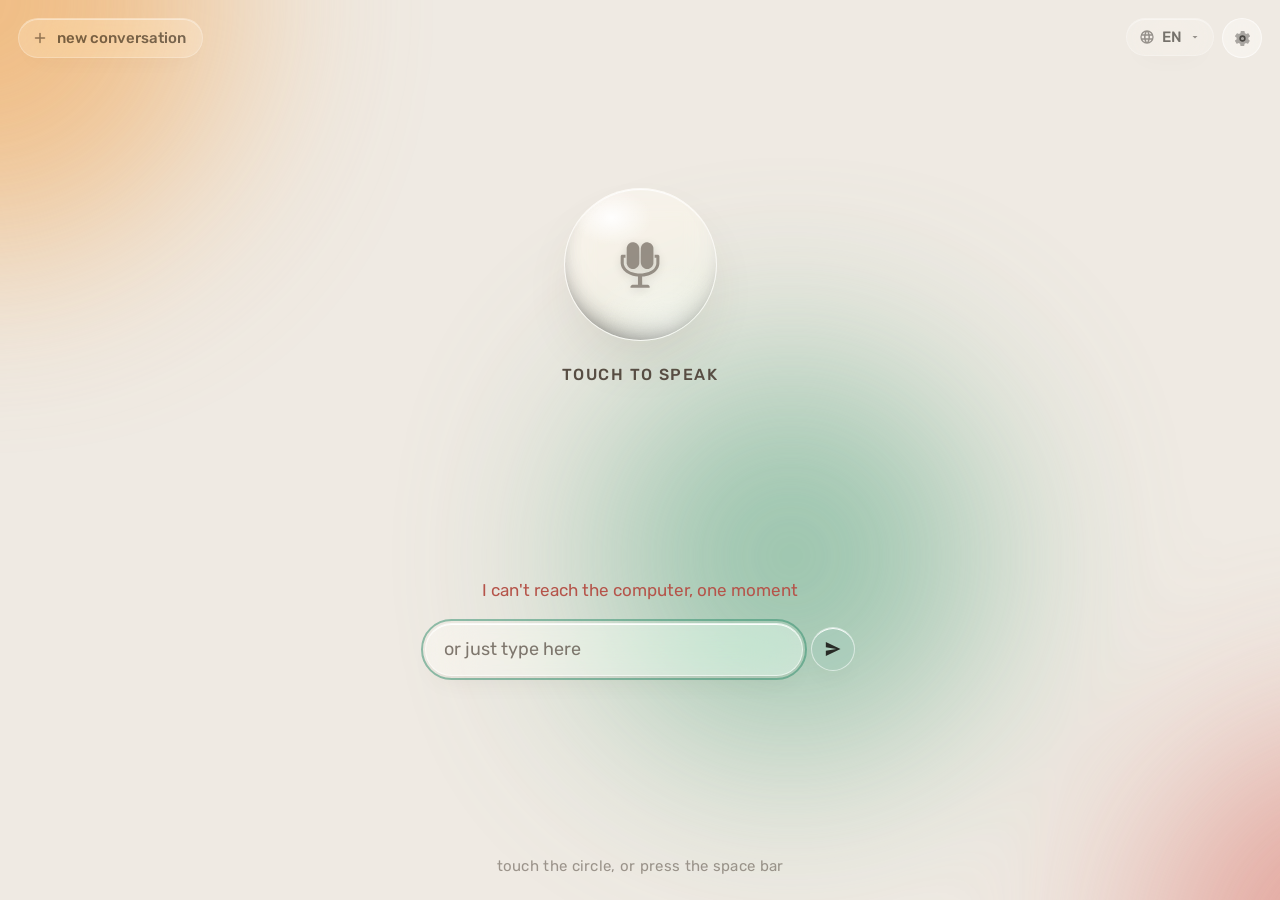
==== commit e52d7d86: "MicMic 1.0.2: safer sending, questions always answered, English by default, clean onboarding, a drag" ====
--- a/savta/web/index.html
+++ b/savta/web/index.html
@@ -1,5 +1,5 @@
 <!doctype html>
-<html lang="he" dir="auto">
+<html lang="en" dir="ltr">
 <head>
 <meta charset="utf-8">
 <meta name="viewport" content="width=device-width,initial-scale=1,viewport-fit=cover">
@@ -25,6 +25,7 @@
   /* Menus and popovers read as surfaces, not scenery: opaque enough that the
      drifting colour behind them never competes with the words on top. */
   --sheet:rgba(253,251,248,.93);
+  --err:#b5544a;
 }
 @media (prefers-color-scheme:dark){:root:not([data-theme="light"]){
   --ground:#14110e;
@@ -41,6 +42,8 @@
   --blob-c:#2f6b56;
   --blob-alpha:.75;
   --sheet:rgba(38,33,29,.94);
+  /* the light theme's red is unreadable on the dark ground (bar errors, QA #25) */
+  --err:#ee8b7f;
 }}
 :root[data-theme="dark"]{
   --ground:#14110e; --ink:#fbf7f2; --muted:#bcb1a5;
@@ -48,7 +51,7 @@
   --glass-line:rgba(255,255,255,.10); --shade:rgba(0,0,0,.45);
   --live:#57c69d; --warm:#e0a441;
   --blob-a:#a8722c; --blob-b:#9c4f47; --blob-c:#2f6b56; --blob-alpha:.75;
-  --sheet:rgba(38,33,29,.94);
+  --sheet:rgba(38,33,29,.94); --err:#ee8b7f;
 }
 
 *{box-sizing:border-box;margin:0;padding:0}
@@ -57,8 +60,13 @@
   background:var(--ground);color:var(--ink);
   font:400 20px/1.45 Rubik,-apple-system,BlinkMacSystemFont,"SF Hebrew","Segoe UI",system-ui,sans-serif;
   display:grid;place-items:center;text-align:center;
-  -webkit-font-smoothing:antialiased;user-select:none;cursor:default;
-}
+  -webkit-font-smoothing:antialiased;-webkit-user-select:none;user-select:none;cursor:default;
+}
+/* WebKit (the app's window) honours only the prefixed property, so the unprefixed one
+   alone left every label selectable: a click on a hint painted it blue. What she said,
+   the answer and the card stay selectable, because those are worth copying. */
+html:not(.barmode) :is(.heard,.reply,.thread .said,.card .body){-webkit-user-select:text;user-select:text}
+img,svg{-webkit-user-drag:none}
 
 /* ---- what the glass refracts: slow drifting light behind everything ---- */
 .field{position:fixed;inset:-30%;z-index:0;filter:blur(100px);opacity:var(--blob-alpha);pointer-events:none}
@@ -119,8 +127,8 @@
 body.acting .orb .ring{border-color:color-mix(in oklab,var(--warm) 45%,transparent)}
 /* The server is unreachable and she can hear nothing else - this must not read as
    "listening" or "thinking", it must read as broken. */
-body.error .orb .core{color:#b5544a;opacity:1;animation:none}
-body.error .orb .ring{border-color:color-mix(in oklab,#b5544a 55%,transparent)}
+body.error .orb .core{color:var(--err);opacity:1;animation:none}
+body.error .orb .ring{border-color:color-mix(in oklab,var(--err) 55%,transparent)}
 @keyframes breathe{0%,100%{transform:scale(1)}50%{transform:scale(1.11)}}
 @keyframes orbit{to{transform:rotate(360deg)}}
 
@@ -196,6 +204,8 @@
 .lang[data-open="1"] .chev{transform:rotate(180deg)}
 .langbtn:hover{opacity:1;transform:translateY(-1px)}
 .langbtn:active{transform:scale(.97)}
+.newchat:focus-visible,.langbtn:focus-visible,.tsend:focus-visible,.axbtn:focus-visible{
+  outline:2px solid color-mix(in oklab,var(--live) 70%,transparent);outline-offset:2px;opacity:1}
 .langmenu{position:absolute;top:calc(100% + 8px);inset-inline-end:0;min-width:190px;
   border-radius:18px;overflow:hidden;padding:6px;
   background:var(--sheet);border:1px solid var(--glass-line);
@@ -299,7 +309,7 @@
 .cancelbtn:active{transform:scale(.97)}
 .cancelbtn:focus-visible{outline:3px solid var(--warm);outline-offset:3px}
 
-.err{margin-top:14px;font-size:17px;color:#b5544a;max-width:30ch;min-height:1.3em}
+.err{margin-top:14px;font-size:17px;color:var(--err);max-width:30ch;min-height:1.3em}
 .foot{position:fixed;bottom:22px;left:0;right:0;z-index:1;font-size:15px;
   color:var(--muted);opacity:.55;letter-spacing:.02em}
 
@@ -392,7 +402,21 @@
 .hkbtn.recording{background:color-mix(in oklab,var(--warm) 22%,transparent);
   border-color:color-mix(in oklab,var(--warm) 60%,transparent)}
 .srange{display:flex;align-items:center;gap:12px}
-.srange input[type=range]{flex:1;accent-color:var(--live)}
+/* Drawn by hand: the system track has no dark variant here and vanished on the dark
+   sheet. */
+.srange input[type=range]{flex:1;-webkit-appearance:none;appearance:none;height:24px;
+  background:transparent;cursor:pointer}
+.srange input[type=range]::-webkit-slider-runnable-track{height:4px;border-radius:99px;
+  background:color-mix(in oklab,var(--ink) 24%,transparent)}
+.srange input[type=range]::-moz-range-track{height:4px;border-radius:99px;
+  background:color-mix(in oklab,var(--ink) 24%,transparent)}
+.srange input[type=range]::-webkit-slider-thumb{-webkit-appearance:none;width:18px;height:18px;
+  margin-top:-7px;border-radius:50%;background:var(--live);border:2px solid var(--ground);
+  box-shadow:0 1px 4px var(--shade)}
+.srange input[type=range]::-moz-range-thumb{width:14px;height:14px;border-radius:50%;
+  background:var(--live);border:2px solid var(--ground)}
+.srange input[type=range]:focus-visible{outline:2px solid color-mix(in oklab,var(--live) 60%,transparent);
+  outline-offset:2px;border-radius:6px}
 .srange b{font-weight:600;font-variant-numeric:tabular-nums;min-width:5.5ch}
 .stext{width:100%;font:400 16px/1.4 Rubik,-apple-system,system-ui,sans-serif;
   color:var(--ink);padding:11px 14px;border-radius:14px;
@@ -405,6 +429,7 @@
   border:1px solid color-mix(in oklab,var(--live) 50%,transparent)}
 .ssaved{font-size:14px;color:var(--live);opacity:0;transition:opacity .25s ease}
 .ssaved.on{opacity:1}
+.ssaved.bad{color:var(--err)}
 /* Account: the plan, today's usage and the way to Pro. No element here has an id, so
    the rest of the page's layout checks cannot see it exists. */
 .acct-top{display:flex;align-items:center;justify-content:space-between;gap:10px;margin-bottom:9px}
@@ -437,11 +462,19 @@
 body.panel .sheet{width:100%;height:100vh;max-height:100vh;min-height:100vh;
   border-radius:0;border:none;background:var(--ground);
   -webkit-backdrop-filter:none;backdrop-filter:none;box-shadow:none;
-  padding-bottom:0}
+  padding-top:0;padding-bottom:0}
+/* The title row is pinned and solid, and tall enough to hold the window's close and
+   minimise buttons: the list scrolls under it, never under them. A clean edge, no fade
+   below it: a fade left half-transparent buttons showing under "Settings". */
+body.panel .sheet h2{position:sticky;top:0;z-index:2;margin:0 -22px 4px;padding:40px 22px 8px;
+  background:var(--ground)}
 /* Done must stay reachable without scrolling to the end of a list that is taller than
-   the window. */
-body.panel .sfoot{position:sticky;bottom:0;margin-top:18px;padding:12px 0 14px;
-  background:linear-gradient(to top,var(--ground) 68%,transparent)}
+   the window. Solid under the button, with the fade above it: a fade that reached down
+   behind Done left the settings under it readable through it. */
+body.panel .sfoot{position:sticky;bottom:0;margin-top:18px;padding:10px 0 14px;
+  background:var(--ground)}
+body.panel .sfoot::before{content:"";position:absolute;left:0;right:0;bottom:100%;height:22px;
+  pointer-events:none;background:linear-gradient(to top,var(--ground),transparent)}
 /* The window's own close button sits at the physical top LEFT in every language. The
    controls were placed at inline-end, which in Hebrew and Arabic IS the left, so the
    gear sat under the close button. In the panel they go physically right, in one
@@ -465,8 +498,10 @@
    proportion, not redesign: the full-window layout assumes vertical room this
    panel does not have, and without these the card ran off the bottom edge and
    .foot (position:fixed) landed on top of the typing box. */
-body.panel .stage{padding:58px 14px 10px;width:100%;gap:0;
-  height:100vh;max-height:100vh;overflow-y:auto;overflow-x:hidden;
+/* The column scrolls below the row of window buttons, "+", the language and the gear,
+   never under it: scrolled up, the orb slid beneath "+". */
+body.panel .stage{margin-top:52px;padding:6px 14px 10px;width:100%;gap:0;
+  height:calc(100vh - 52px);max-height:calc(100vh - 52px);overflow-y:auto;overflow-x:hidden;
   scrollbar-width:none}
 body.panel .stage::-webkit-scrollbar{width:0;height:0}
 /* .foot is pinned to the bottom of the viewport, so in a short window it sits over
@@ -477,6 +512,10 @@
    the typing row also pushed by an auto margin, the free space splits evenly. When a
    card or a transcript fills the column the margins simply collapse to nothing. */
 body.panel .orb{width:92px;margin-top:auto}
+/* The stage has a fixed height, and its children shrank to fit it: her words painted
+   over the card below them and the transcript was squeezed to one line. They keep
+   their size and the stage scrolls instead. */
+body.panel .stage>*{flex-shrink:0}
 body.panel.hascard .orb{width:58px}
 body.panel .state{margin-top:10px;font-size:12px;letter-spacing:.07em}
 body.panel .heard{margin-top:6px;font-size:19px;max-width:20ch}
@@ -485,8 +524,39 @@
    and the card carries the detail. */
 body.panel .reply{margin-top:5px;font-size:13px;max-width:26ch;
   display:-webkit-box;-webkit-line-clamp:2;-webkit-box-orient:vertical;overflow:hidden}
+/* Each line reads in its own words' direction, as in the bar: an English question in
+   the Hebrew window showed its question mark at the front. */
+body.panel .heard,body.panel .reply{unicode-bidi:plaintext}
+/* With no card the answer is all there is, so it is never cut: "upgrade to MicMic Pro"
+   and "say it again" were the words the two-line clamp took away. */
+body.panel:not(.hascard) .reply{display:block;-webkit-line-clamp:unset;overflow:visible;
+  margin-top:8px;font-size:19px;line-height:1.32;color:var(--ink);max-width:22ch;text-wrap:balance}
+/* ...and it is the line that matters: the answer gets the big type, as the card's text
+   does, and what she asked steps back to one quiet line above it. The other way round
+   read as if MicMic had repeated her question in large and mumbled the answer. */
+body.panel:not(.hascard):has(#reply:not(:empty)) .heard{font-size:14px;line-height:1.35;
+  color:var(--muted);max-width:30ch;opacity:.9}
+/* A line in the other script (an English message in a Hebrew card) reads in its own
+   direction, lined up on the interface's side like everything else in the card. */
+.card .t,.card .m,.msg b,.msg span,.step{unicode-bidi:plaintext}
+[dir="rtl"] :is(.msg,.step){text-align:right}
+[dir="ltr"] :is(.msg,.step){text-align:left}
 body.panel .thread{max-height:108px}
-body.panel .card{margin-top:10px;width:100%;flex:none}
+/* A tall card (a list of messages) scrolls inside itself, in the room the column has
+   left, instead of pushing the column up until the orb was cut in half under the top
+   row. The orb, the state line and her words always stay whole above it. */
+body.panel .stage>.card{margin-top:10px;width:100%;flex:0 1 auto;min-height:0;
+  display:flex;flex-direction:column}
+/* With a card up, the transcript gives way first (to two turns' height), so the card
+   keeps the room to be read. */
+body.panel.hascard .stage>.thread{flex-shrink:1;min-height:64px}
+body.panel .card .thumb{flex:none}
+body.panel .card .body{min-height:0;overflow-y:auto;overscroll-behavior:contain;scrollbar-width:thin}
+/* More of the card below: its last line fades out rather than being sliced. */
+body.panel .card .body.more{-webkit-mask-image:linear-gradient(to bottom,#000 calc(100% - 34px),transparent);
+  mask-image:linear-gradient(to bottom,#000 calc(100% - 34px),transparent)}
+/* An empty error line held a line of space under the card in a window that has none. */
+body.panel .err:empty{display:none}
 body.panel .card .thumb{aspect-ratio:2.4/1}
 body.panel .card .body{padding:11px 15px 13px}
 body.panel .card .t{font-size:15px}
@@ -494,8 +564,11 @@
 /* The one control that must never scroll out of reach, so it is pinned and carries a
    fade so the card does not appear to run into it. */
 body.panel .typerow{position:sticky;bottom:0;width:100%;margin-top:auto;
-  padding:10px 0 2px;
-  background:linear-gradient(to top,var(--ground) 62%,transparent)}
+  padding:8px 0 2px;background:var(--ground)}
+/* Solid under the box, fading above it: once the column scrolls, a card passing under
+   a half-clear bar showed its words through the typing box. */
+body.panel .typerow::before{content:"";position:absolute;left:0;right:0;bottom:100%;height:18px;
+  pointer-events:none;background:linear-gradient(to top,var(--ground),transparent)}
 body.panel #typebox{font-size:15px;padding:10px 14px}
 /* A two-pixel ring at half strength reads as an alarm in a window this small. */
 body.panel #typebox:focus{outline:1px solid color-mix(in oklab,var(--live) 38%,transparent);
@@ -506,6 +579,23 @@
 body.panel .field i:nth-child(1){width:46vmin;height:46vmin}
 body.panel .field i:nth-child(2){width:42vmin;height:42vmin}
 body.panel .field i:nth-child(3){width:38vmin;height:38vmin}
+
+/* Accessibility is off, so the shortcut cannot reach MicMic: said calmly, with the one
+   button that fixes it, until it is on. Only the panel shows it. */
+.axnote{display:none}
+body.panel.noax .axnote{display:flex;flex-direction:column;align-items:center;gap:9px;
+  margin-top:12px;width:100%;max-width:300px;padding:12px 14px;border-radius:18px;
+  font-size:13px;line-height:1.4;color:var(--ink);
+  background:var(--glass);border:1px solid color-mix(in oklab,var(--warm) 45%,transparent);
+  -webkit-backdrop-filter:blur(24px) saturate(190%);backdrop-filter:blur(24px) saturate(190%);
+  box-shadow:0 10px 24px -14px var(--shade),inset 0 1.5px 0 -0.5px var(--glass-edge)}
+body.panel.noax.hascard .axnote{display:none}
+.axbtn{cursor:pointer;font:500 13px/1 Rubik,-apple-system,system-ui,sans-serif;color:var(--ink);
+  padding:8px 14px;border-radius:999px;white-space:nowrap;
+  background:color-mix(in oklab,var(--live) 17%,transparent);
+  border:1px solid color-mix(in oklab,var(--live) 50%,transparent);
+  transition:background .18s ease}
+.axbtn:hover{background:color-mix(in oklab,var(--live) 27%,transparent)}
 
 /* ---- bar --------------------------------------------------------------
    The same page as a slim strip near the top of the screen (?bar=1, native/bar.py):
@@ -586,7 +676,7 @@
   -webkit-line-clamp:4;-webkit-box-orient:vertical;overflow:hidden;overflow-wrap:anywhere;
   animation:barIn .32s cubic-bezier(.22,1,.36,1)}
 html.barmode.b-result .reply{display:-webkit-box}
-html.barmode.b-err .reply{color:#b5544a}
+html.barmode.b-err .reply{color:var(--err)}
 /* Something she asked to take back was NOT taken back. Warm amber like the page's
    warning card: nothing is broken, but it must not read like the line that says done. */
 html.barmode.b-undofail .reply{color:var(--warm)}
@@ -617,16 +707,53 @@
     <div class="shell"></div>
     <div class="ring" id="ring"></div>
     <div class="core" id="core">
-      <svg viewBox="0 0 24 24" aria-hidden="true">
-        <path d="M12 3a3 3 0 0 0-3 3v6a3 3 0 0 0 6 0V6a3 3 0 0 0-3-3z"/>
-        <path d="M6 11a1 1 0 0 0-2 0 8 8 0 0 0 7 7.94V21H9a1 1 0 0 0 0 2h6a1 1 0 0 0 0-2h-2v-2.06A8 8 0 0 0 20 11a1 1 0 0 0-2 0 6 6 0 0 1-12 0z"/>
+      <!-- The REAL brand mark, unmodified (source: brand/menubar/orb-mic.svg, kept
+           in sync by hand): the exact paths from brand/micmic-mark.svg, just
+           wrapped in an outer transform that maps them into this 24x24 box.
+           getBBox lands at x=4 y=2.61 w=16 h=18.79, same x/width as the generic
+           mic glyph this replaces (x=4 w=16), similar height (18.79 vs 20), so
+           every color/opacity/animation rule above keeps working unchanged. -->
+      <svg viewBox="0 0 24 24" aria-hidden="true" fill="currentColor">
+        <g transform="translate(-3.604362,-3.597242) scale(0.01523844)">
+          <g transform="translate(0.000000,2048.000000) scale(0.100000,-0.100000)">
+            <path d="M8120 16399 c-247 -32 -522 -135 -729 -273 -387 -259 -651 -656 -752
+-1131 l-24 -110 0 -2095 0 -2095 23 -108 c51 -242 158 -493 289 -677 83 -116
+250 -291 358 -375 204 -159 442 -270 705 -327 93 -20 132 -22 335 -22 199 0
+243 3 329 22 460 102 838 359 1098 749 118 176 217 421 260 647 22 111 22 115
+26 2106 3 2073 3 2107 -39 2308 -167 812 -882 1399 -1694 1391 -66 -1 -149 -5
+-185 -10z"/>
+            <path d="M11960 16400 c-495 -68 -937 -343 -1211 -752 -171 -257 -267 -525
+-299 -837 -14 -141 -14 -3884 0 -4036 29 -299 121 -571 273 -803 263 -401 642
+-663 1107 -764 92 -19 133 -22 330 -22 252 0 336 12 539 80 653 217 1131 843
+1169 1531 4 66 6 1000 6 2075 -1 1802 -3 1961 -19 2057 -46 282 -153 539 -318
+771 -77 107 -266 299 -375 378 -203 149 -436 251 -691 303 -111 22 -406 33
+-511 19z"/>
+            <path d="M5275 13021 c-150 -54 -249 -174 -275 -333 -13 -83 -13 -1862 0
+-2063 27 -400 122 -745 306 -1107 489 -962 1578 -1749 2964 -2143 405 -115
+920 -209 1313 -240 l87 -7 0 -1114 0 -1113 -777 -3 -778 -3 -65 -23 c-176 -64
+-308 -193 -378 -370 -24 -61 -26 -82 -30 -244 l-4 -178 2601 0 2601 0 0 150
+c0 180 -9 229 -63 339 -76 156 -214 268 -383 311 -74 19 -113 20 -831 20
+l-753 0 0 1115 c0 1114 0 1115 20 1115 106 0 558 60 793 106 1223 236 2275
+764 2982 1495 274 283 509 627 647 947 137 318 205 605 228 958 14 221 13
+1992 -1 2069 -24 131 -109 242 -227 298 l-67 32 -502 3 -503 3 0 -411 0 -410
+235 0 235 0 0 -784 c0 -858 -2 -905 -59 -1127 -69 -274 -224 -574 -427 -829
+-95 -120 -349 -370 -479 -474 -143 -114 -415 -294 -585 -388 -634 -352 -1405
+-578 -2260 -665 -247 -25 -919 -25 -1170 0 -554 55 -1088 170 -1549 333 -645
+230 -1237 591 -1622 991 -312 325 -516 672 -610 1042 -56 221 -59 269 -59
+1122 l0 779 235 0 235 0 0 410 0 410 -487 0 c-445 -1 -492 -2 -538 -19z"/>
+          </g>
+        </g>
       </svg>
     </div>
   </div>
   <div class="state" id="state"></div>
+  <div class="axnote" id="axnote" role="status">
+    <span id="axnotew"></span>
+    <button class="axbtn" id="axbtn" type="button"></button>
+  </div>
   <div class="thread" id="thread" aria-live="off"></div>
-  <h1 class="heard" id="heard"></h1>
-  <p class="reply" id="reply"></p>
+  <h1 class="heard" id="heard" dir="auto"></h1>
+  <p class="reply" id="reply" dir="auto"></p>
   <p class="work" id="work" aria-live="polite"></p>
   <!-- Only the bar shows this (?bar=1); display:none everywhere else. -->
   <button class="undo" id="undo" type="button" hidden>
@@ -637,8 +764,10 @@
   <section class="card" id="card" aria-live="polite">
     <img class="thumb" id="thumb" alt="">
     <div class="body">
-      <div class="t" id="cardT"></div>
-      <div class="m" id="cardM"></div>
+      <!-- dir="auto": a clamped English title in a Hebrew card put its ellipsis at the
+           start of the second line, because the ellipsis follows the box's direction. -->
+      <div class="t" id="cardT" dir="auto"></div>
+      <div class="m" id="cardM" dir="auto"></div>
       <div id="cardExtra"></div>
     </div>
   </section>
@@ -658,7 +787,7 @@
   <span id="newchatw"></span>
 </button>
 
-<button class="gear" id="gear" type="button" aria-haspopup="dialog" title="Settings">
+<button class="gear" id="gear" type="button" aria-haspopup="dialog">
   <svg viewBox="0 0 24 24" aria-hidden="true"><path d="M12 8a4 4 0 1 0 0 8 4 4 0 0 0 0-8zm0 6a2 2 0 1 1 0-4 2 2 0 0 1 0 4z"/><path d="M19.4 13a7.8 7.8 0 0 0 0-2l2-1.5a.5.5 0 0 0 .1-.6l-1.9-3.3a.5.5 0 0 0-.6-.2l-2.3.9a7.6 7.6 0 0 0-1.7-1l-.4-2.5a.5.5 0 0 0-.5-.4h-3.8a.5.5 0 0 0-.5.4l-.4 2.5a7.6 7.6 0 0 0-1.7 1l-2.3-.9a.5.5 0 0 0-.6.2L2.5 8.9a.5.5 0 0 0 .1.6L4.6 11a7.8 7.8 0 0 0 0 2l-2 1.5a.5.5 0 0 0-.1.6l1.9 3.3a.5.5 0 0 0 .6.2l2.3-.9a7.6 7.6 0 0 0 1.7 1l.4 2.5a.5.5 0 0 0 .5.4h3.8a.5.5 0 0 0 .5-.4l.4-2.5a7.6 7.6 0 0 0 1.7-1l2.3.9a.5.5 0 0 0 .6-.2l1.9-3.3a.5.5 0 0 0-.1-.6L19.4 13z" opacity=".45"/></svg>
 </button>
 
@@ -725,6 +854,15 @@
     </div>
 
     <div class="srow">
+      <div class="slabel" id="lLogin"></div>
+      <div class="seg" id="segLogin">
+        <button type="button" data-v="on"  id="wLoginOn"></button>
+        <button type="button" data-v="off" id="wLoginOff"></button>
+      </div>
+      <div class="shint" id="hLogin"></div>
+    </div>
+
+    <div class="srow">
       <div class="slabel" id="lSend"></div>
       <div class="seg" id="segSend">
         <button type="button" data-v="on"  id="wSendOn"></button>
@@ -775,9 +913,9 @@
   // the lines that instruct/describe HER (2nd person) need a masculine counterpart,
   // held in he_m below as overrides so nothing has to be duplicated.
   he_f:{
-      settings:"הגדרות", sHotkey:"מקש קיצור", sHotkeyHint:"מחזיקים את המקש ומדברים, ומשחררים כדי לשלוח. או הקשה אחת כדי להתחיל ועוד אחת כדי לשלוח. לשינוי: לוחצים על הכפתור ואז על מקש. Esc מבטל.", sRightCmd:"⌘ ימני", sRightOpt:"⌥ ימני", sFnTwice:"Fn פעמיים", sTap:"הקשה", sFn:"לחיצה כפולה על Fn", sPressNow:"מחכה לצירוף מקשים…", sStart:"איך מתחילים", sPush:"לחיצה", sWake:"מילת הפעלה", sAlways:"תמיד מקשיבה", sDisplay:"מה מופיע כשמדברים", sSend:"לשלוח הודעות בשבילי", sOn:"כן", sOff:"לא", hSend:"כל הודעה מוקראת לפני שהיא יוצאת, ואפשר להגיד לא כדי לעצור.", sDispPanel:"חלון מלא", sDispBar:"פס קטן", sDispNone:"כלום", hDisplay:"בלי כלום על המסך, MicMic פשוט עושה ואומר בקול מה עשתה.", sWords:"מילות הפעלה", sLang:"שפת הדיבור", sListen:"כמה זמן להקשיב", sSeconds:"שניות", sSaved:"נשמר", sDone:"סיום", sAccount:"חשבון", aFree:"חינם", aPro:"Pro", aUsage:"{n} מתוך {m} בקשות היום", aUsageTotal:"{n} מתוך {m} בקשות חינם לניסיון", aUpgrade:"שדרוג ל-Pro", aManage:"ניהול המנוי", aOwnKey:"משתמשים במפתח אישי", aOffline:"אין חיבור כרגע, אנסה שוב עוד מעט", aSetup:"מגדירה את החשבון…", aTooMany:"בחשבון הזה כבר יש יותר מדי מחשבים", aPayOff:"התשלום לא זמין כרגע, אפשר לנסות שוב מאוחר יותר", aOpenFail:"לא הצלחתי לפתוח את הדף, אפשר לנסות שוב",
+      settings:"הגדרות", sHotkey:"מקש קיצור", sHotkeyHint:"מחזיקים את המקש ומדברים, ומשחררים כדי לשלוח. או הקשה אחת כדי להתחיל ועוד אחת כדי לשלוח. לשינוי: לוחצים על הכפתור ואז על מקש. Esc מבטל.", sRightCmd:"⌘ ימני", sRightOpt:"⌥ ימני", sRightCtrl:"⌃ ימני", sRightShift:"⇧ ימני", sNotSaved:"לא הצלחתי לשמור את זה", sFnTwice:"Fn פעמיים", sTap:"הקשה", sFn:"לחיצה כפולה על Fn", sPressNow:"מחכה לצירוף מקשים…", sStart:"איך מתחילים", sPush:"לחיצה", sWake:"מילת הפעלה", sAlways:"תמיד מקשיבה", sDisplay:"מה מופיע כשמדברים", sSend:"לשלוח הודעות בשבילי", sOn:"כן", sOff:"לא", hSend:"כל הודעה מוקראת לפני שהיא יוצאת, ואפשר להגיד לא כדי לעצור.", sDispPanel:"חלון מלא", sDispBar:"פס קטן", sDispNone:"כלום", hDisplay:"בלי כלום על המסך, MicMic פשוט עושה ואומר בקול מה עשתה.", sLogin:"פתיחה בהתחברות", hLogin:"נפתחת אוטומטית כשנכנסים למחשב.", sWords:"מילות הפעלה", sLang:"שפת הדיבור", sListen:"כמה זמן להקשיב", sSeconds:"שניות", sSaved:"נשמר", sDone:"סיום", sAccount:"חשבון", aFree:"חינם", aPro:"Pro", aUsage:"{n} מתוך {m} בקשות היום", aUsageTotal:"{n} מתוך {m} בקשות חינם לניסיון", aUpgrade:"שדרוג ל-Pro", aManage:"ניהול המנוי", aOwnKey:"משתמשים במפתח אישי", aOffline:"אין חיבור כרגע, אנסה שוב עוד מעט", aSetup:"מגדירה את החשבון…", aTooMany:"בחשבון הזה כבר יש יותר מדי מחשבים", aPayOff:"התשלום לא זמין כרגע, אפשר לנסות שוב מאוחר יותר", aOpenFail:"לא הצלחתי לפתוח את הדף, אפשר לנסות שוב",
      ready:"מקשיבה", think:"רגע", working:"עובדת על זה", acting:"מיד", off:"געי כדי לדבר",
-      idle:"געי כדי לדבר", idlePanel:"מחזיקים את ⌥ הימני ומדברים", wake:"אמרי מיקמיק",
+      idle:"געי כדי לדבר", idlePanel:"מחזיקים את {key} ומדברים", idlePress:"לוחצים {key} ומדברים", idleNoKey:"אפשר לכתוב למטה או ללחוץ על העיגול", wake:"אמרי מיקמיק",
       foot:"געי בעיגול או לחצי על מקש הרווח", footWake:"אמרי מיקמיק כדי להתחיל",
       footAlways:"פשוט תדברי", mic:"תני הרשאה למיקרופון ואז רענני",
       sent:"נשלח", cancelled:"בוטל", sending:"שולחת ל", joiner:"", say:'אמרי "ביטול" כדי לעצור',
@@ -794,19 +932,21 @@
       obAx:"נגישות", obAxWhy:"בשביל ⌥ בכל אפליקציה", obTurnOn:"הפעלה", obAsked:'לוחצים "אפשר" כש-macOS שואל',
       obUnknown:"אי אפשר לבדוק את זה מכאן", obOn:"מופעל", obOff:"עוד לא",
       ob3Title:"בואו ננסה.", ob3Sub:"מחזיקים ⌥ ואומרים", ob3Phrase:"מה השעה?", obWaiting:"מחכה לך",
-      obNoKey:"⌥ עוד לא עובד? לוחצים על העיגול.", obSetTitle:"הכל מוכן.", obSetSub:"MicMic שמעה אותך.", obListen:"להתחיל להקשיב"},
-  he_m:{off:"גע כדי לדבר", idle:"גע כדי לדבר", idlePanel:"מחזיקים את ⌥ הימני ומדברים", wake:"אמור מיקמיק",
+      obNoKey:"⌥ עוד לא עובד? לוחצים על העיגול.", obSetTitle:"הכל מוכן.", obSetSub:"MicMic שמעה אותך.", obListen:"להתחיל להקשיב",
+      axNote:"כדי ש-{key} יפעיל את MicMic, צריך להפעיל נגישות.", axOpen:"פתיחת הגדרות נגישות", send:"שליחה", language:"שפה", secShort:"{n} שנ׳",
+      ob1TitleFn:"לוחצים פעמיים על Fn ומדברים.", ob1SubFn:"לחיצה נוספת על Fn שולחת.", ob3SubFn:"לוחצים פעמיים על Fn ואומרים", ob1TitlePress:"לוחצים ⌥ ומדברים.", ob1SubPress:"לחיצה נוספת שולחת.", ob3SubPress:"לוחצים ⌥ ואומרים"},
+  he_m:{off:"גע כדי לדבר", idle:"גע כדי לדבר", wake:"אמור מיקמיק",
       foot:"גע בעיגול או לחץ על מקש הרווח", footWake:"אמור מיקמיק כדי להתחיל",
       footAlways:"פשוט תדבר", mic:"תן הרשאה למיקרופון ואז רענן",
       say:'אמור "ביטול" כדי לעצור',
       typehere:"או פשוט לכתוב כאן"},
   en:{
-      settings:"Settings", sHotkey:"Keyboard shortcut", sHotkeyHint:"Hold it and talk, release to send. Or tap once to start and again to send. To change it, click the button, then press a combination or tap one right-hand key. Esc cancels.", sRightCmd:"Right ⌘", sRightOpt:"Right ⌥", sFnTwice:"Fn twice", sTap:"tap", sFn:"double-tap Fn / Globe", sPressNow:"waiting for a combination…", sStart:"How it starts", sPush:"a press", sWake:"a wake word", sAlways:"always listening", sDisplay:"What appears when you talk", sSend:"Send messages for me", sOn:"on", sOff:"off", hSend:"Every message is read back before it goes, and saying no stops it.", sDispPanel:"full window", sDispBar:"small bar", sDispNone:"nothing", hDisplay:"With nothing on screen, MicMic just does it and says out loud what it did.", sWords:"Wake words", sLang:"Speech language", sListen:"How long to listen", sSeconds:"seconds", sSaved:"saved", sDone:"Done", sAccount:"Account", aFree:"Free", aPro:"Pro", aUsage:"{n} of {m} requests today", aUsageTotal:"{n} of {m} free requests used", aUpgrade:"Upgrade to Pro", aManage:"Manage subscription", aOwnKey:"Using your own key", aOffline:"Offline right now. I'll try again shortly.", aSetup:"Setting up your account…", aTooMany:"This account already has too many Macs.", aPayOff:"Payments aren't available right now. Try again later.", aOpenFail:"I couldn't open the page. Try again.",
+      settings:"Settings", sHotkey:"Keyboard shortcut", sHotkeyHint:"Hold it and talk, release to send. Or tap once to start and again to send. To change it, click the button, then press a combination or tap one right-hand key. Esc cancels.", sRightCmd:"Right ⌘", sRightOpt:"Right ⌥", sRightCtrl:"Right ⌃", sRightShift:"Right ⇧", sNotSaved:"That couldn't be saved", sFnTwice:"Fn twice", sTap:"tap", sFn:"double-tap Fn / Globe", sPressNow:"waiting for a combination…", sStart:"How it starts", sPush:"a press", sWake:"a wake word", sAlways:"always listening", sDisplay:"What appears when you talk", sSend:"Send messages for me", sOn:"on", sOff:"off", hSend:"Every message is read back before it goes, and saying no stops it.", sDispPanel:"full window", sDispBar:"small bar", sDispNone:"nothing", hDisplay:"With nothing on screen, MicMic just does it and says out loud what it did.", sLogin:"Open at login", hLogin:"Starts automatically when you log in to the Mac.", sWords:"Wake words", sLang:"Speech language", sListen:"How long to listen", sSeconds:"seconds", sSaved:"saved", sDone:"Done", sAccount:"Account", aFree:"Free", aPro:"Pro", aUsage:"{n} of {m} requests today", aUsageTotal:"{n} of {m} free requests used", aUpgrade:"Upgrade to Pro", aManage:"Manage subscription", aOwnKey:"Using your own key", aOffline:"Offline right now. I'll try again shortly.", aSetup:"Setting up your account…", aTooMany:"This account already has too many Macs.", aPayOff:"Payments aren't available right now. Try again later.", aOpenFail:"I couldn't open the page. Try again.",
      ready:"listening", think:"one moment", working:"Working on it", acting:"here you go", off:"touch to speak",
-      idle:"touch to speak", idlePanel:"hold right ⌥ option and talk", wake:"say micmic",
+      idle:"touch to speak", idlePanel:"hold {key} and talk", idlePress:"press {key} and talk", idleNoKey:"type below, or click the circle", wake:"say micmic",
       foot:"touch the circle, or press the space bar", footWake:"say micmic to begin",
       footAlways:"just talk", mic:"allow the microphone, then reload",
-      sent:"sent", cancelled:"cancelled", sending:"sending to", joiner:" ", say:'say "cancel" to stop',
+      sent:"sent", cancelled:"cancelled", sending:"Sending to", joiner:" ", say:'say "cancel" to stop',
       cancelBtn:"Cancel", neterr:"I can't reach the computer, one moment",
       timerPrefix:"In ", timerSuffix:" minutes", allDone:"All done",
       typehere:"or just type here", newchat:"new conversation", fresh:"starting fresh", youSaid:"you asked",
@@ -820,11 +960,13 @@
       obAx:"Accessibility", obAxWhy:"For ⌥ in every app", obTurnOn:"Turn on", obAsked:"Click Allow when macOS asks",
       obUnknown:"Can't check this from here", obOn:"On", obOff:"Not yet",
       ob3Title:"Try it.", ob3Sub:"Hold ⌥ and say", ob3Phrase:"What time is it?", obWaiting:"Waiting for you",
-      obNoKey:"No ⌥ yet? Click the circle.", obSetTitle:"You're set.", obSetSub:"MicMic heard you.", obListen:"Start listening"},
+      obNoKey:"No ⌥ yet? Click the circle.", obSetTitle:"You're set.", obSetSub:"MicMic heard you.", obListen:"Start listening",
+      axNote:"{key} needs Accessibility before it can start MicMic.", axOpen:"Open Accessibility settings", send:"Send", language:"Language", secShort:"{n}s",
+      ob1TitleFn:"Double-tap Fn and talk.", ob1SubFn:"Press Fn once more to send.", ob3SubFn:"Double-tap Fn and say", ob1TitlePress:"Press ⌥ and talk.", ob1SubPress:"Press it again to send.", ob3SubPress:"Press ⌥ and say"},
   ar:{
-      settings:"الإعدادات", sHotkey:"اختصار لوحة المفاتيح", sHotkeyHint:"اضغط مطولاً واحكِ، واترك المفتاح للإرسال. أو نقرة للبدء ونقرة ثانية للإرسال. للتغيير: اضغط الزر ثم تركيبة مفاتيح أو مفتاح يمين واحد. Esc للإلغاء.", sRightCmd:"⌘ اليمين", sRightOpt:"⌥ اليمين", sFnTwice:"Fn مرتين", sTap:"نقرة", sFn:"نقرة مزدوجة على Fn", sPressNow:"بانتظار تركيبة مفاتيح…", sStart:"كيف يبدأ", sPush:"ضغطة", sWake:"كلمة تنبيه", sAlways:"يستمع دائماً", sDisplay:"شو بيظهر لما تحكي", sSend:"ابعت رسائل عني", sOn:"نعم", sOff:"لا", hSend:"كل رسالة بتنقرا قبل ما تنبعت، وإذا قلت لأ بتوقف.", sDispPanel:"نافذة كاملة", sDispBar:"شريط صغير", sDispNone:"ولا شي", hDisplay:"بدون شي عالشاشة، MicMic بيعمل الشغلة وبيقول بصوت عالي شو عمل.", sWords:"كلمات التنبيه", sLang:"لغة الكلام", sListen:"مدة الاستماع", sSeconds:"ثانية", sSaved:"تم الحفظ", sDone:"تم", sAccount:"الحساب", aFree:"مجاني", aPro:"Pro", aUsage:"{n} من {m} طلب اليوم", aUsageTotal:"{n} من {m} طلب مجاني للتجربة", aUpgrade:"الترقية إلى Pro", aManage:"إدارة الاشتراك", aOwnKey:"تستخدم مفتاحك الخاص", aOffline:"لا يوجد اتصال الآن، سأحاول مرة أخرى قريباً", aSetup:"جارٍ إعداد الحساب…", aTooMany:"هذا الحساب فيه أجهزة كثيرة أصلاً", aPayOff:"الدفع غير متاح الآن، حاول لاحقاً", aOpenFail:"لم أتمكن من فتح الصفحة، حاول مرة أخرى",
+      settings:"الإعدادات", sHotkey:"اختصار لوحة المفاتيح", sHotkeyHint:"اضغط مطولاً واحكِ، واترك المفتاح للإرسال. أو نقرة للبدء ونقرة ثانية للإرسال. للتغيير: اضغط الزر ثم تركيبة مفاتيح أو مفتاح يمين واحد. Esc للإلغاء.", sRightCmd:"⌘ اليمين", sRightOpt:"⌥ اليمين", sRightCtrl:"⌃ اليمين", sRightShift:"⇧ اليمين", sNotSaved:"ما قدرت احفظ هاد", sFnTwice:"Fn مرتين", sTap:"نقرة", sFn:"نقرة مزدوجة على Fn", sPressNow:"بانتظار تركيبة مفاتيح…", sStart:"كيف يبدأ", sPush:"ضغطة", sWake:"كلمة تنبيه", sAlways:"يستمع دائماً", sDisplay:"شو بيظهر لما تحكي", sSend:"ابعت رسائل عني", sOn:"نعم", sOff:"لا", hSend:"كل رسالة بتنقرا قبل ما تنبعت، وإذا قلت لأ بتوقف.", sDispPanel:"نافذة كاملة", sDispBar:"شريط صغير", sDispNone:"ولا شي", hDisplay:"بدون شي عالشاشة، MicMic بيعمل الشغلة وبيقول بصوت عالي شو عمل.", sLogin:"الفتح عند تسجيل الدخول", hLogin:"بيفتح تلقائياً لما تسجل دخول عالماك.", sWords:"كلمات التنبيه", sLang:"لغة الكلام", sListen:"مدة الاستماع", sSeconds:"ثانية", sSaved:"تم الحفظ", sDone:"تم", sAccount:"الحساب", aFree:"مجاني", aPro:"Pro", aUsage:"{n} من {m} طلب اليوم", aUsageTotal:"{n} من {m} طلب مجاني للتجربة", aUpgrade:"الترقية إلى Pro", aManage:"إدارة الاشتراك", aOwnKey:"تستخدم مفتاحك الخاص", aOffline:"لا يوجد اتصال الآن، سأحاول مرة أخرى قريباً", aSetup:"جارٍ إعداد الحساب…", aTooMany:"هذا الحساب فيه أجهزة كثيرة أصلاً", aPayOff:"الدفع غير متاح الآن، حاول لاحقاً", aOpenFail:"لم أتمكن من فتح الصفحة، حاول مرة أخرى",
      typehere:"أو اكتب هنا", newchat:"محادثة جديدة", fresh:"منبدأ من جديد", youSaid:"طلبت", ready:"أستمع", think:"لحظة", working:"عم أشتغل عليها", acting:"حالاً", off:"المس للتحدث",
-      idle:"المس للتحدث", idlePanel:"اضغط ⌥ اليمين مطولاً واحكِ", wake:"قل ميك ميك",
+      idle:"المس للتحدث", idlePanel:"اضغط {key} مطولاً واحكِ", idlePress:"اضغط {key} واحكِ", idleNoKey:"اكتب تحت أو اضغط على الدائرة", wake:"قل ميك ميك",
       foot:"المس الدائرة أو اضغط على مسطرة المسافة", footWake:"قل ميك ميك للبدء",
       footAlways:"فقط تحدث", mic:"اسمح بالميكروفون ثم أعد التحميل",
       sent:"تم الإرسال", cancelled:"أُلغي", sending:"جارٍ الإرسال إلى", joiner:" ", say:'قل "إلغاء" للإيقاف',
@@ -840,14 +982,16 @@
       obAx:"إمكانية الوصول", obAxWhy:"لمفتاح ⌥ في كل التطبيقات", obTurnOn:"تشغيل", obAsked:'اضغط "السماح" لما يسألك macOS',
       obUnknown:"ما منقدر نتحقق من هون", obOn:"مفعّل", obOff:"مش بعد",
       ob3Title:"جرّبه.", ob3Sub:"اضغط ⌥ مطولاً وقل", ob3Phrase:"كم الساعة؟", obWaiting:"بانتظارك",
-      obNoKey:"⌥ لسا ما اشتغل؟ اضغط على الدائرة.", obSetTitle:"كل شي جاهز.", obSetSub:"MicMic سمعك.", obListen:"ابدأ الاستماع"},
+      obNoKey:"⌥ لسا ما اشتغل؟ اضغط على الدائرة.", obSetTitle:"كل شي جاهز.", obSetSub:"MicMic سمعك.", obListen:"ابدأ الاستماع",
+      axNote:"لازم تفعّل إمكانية الوصول حتى يشغّل {key} MicMic.", axOpen:"فتح إعدادات إمكانية الوصول", send:"إرسال", language:"اللغة", secShort:"{n} ث",
+      ob1TitleFn:"اضغط Fn مرتين واحكِ.", ob1SubFn:"ضغطة كمان على Fn للإرسال.", ob3SubFn:"اضغط Fn مرتين وقل", ob1TitlePress:"اضغط ⌥ واحكِ.", ob1SubPress:"اضغط مرة ثانية للإرسال.", ob3SubPress:"اضغط ⌥ وقل"},
   ru:{
-      settings:"Настройки", sHotkey:"Сочетание клавиш", sHotkeyHint:"Удерживайте клавишу и говорите, отпустите, чтобы отправить. Или нажмите один раз, чтобы начать, и ещё раз, чтобы отправить. Чтобы сменить: нажмите кнопку, затем сочетание или правую клавишу. Esc отменяет.", sRightCmd:"Правый ⌘", sRightOpt:"Правый ⌥", sFnTwice:"Fn дважды", sTap:"нажатие", sFn:"двойное нажатие Fn / Globe", sPressNow:"ждём сочетание клавиш…", sStart:"Как начинать", sPush:"нажатие", sWake:"слово-активатор", sAlways:"всегда слушает", sDisplay:"Что показывать, когда вы говорите", sSend:"Отправлять сообщения за меня", sOn:"да", sOff:"нет", hSend:"Каждое сообщение зачитывается перед отправкой, и «нет» его останавливает.", sDispPanel:"всё окно", sDispBar:"узкая полоса", sDispNone:"ничего", hDisplay:"Без окна MicMic просто делает и вслух говорит, что сделал.", sWords:"Слова-активаторы", sLang:"Язык речи", sListen:"Сколько слушать", sSeconds:"секунд", sSaved:"сохранено", sDone:"Готово", sAccount:"Аккаунт", aFree:"Бесплатно", aPro:"Pro", aUsage:"{n} из {m} запросов сегодня", aUsageTotal:"{n} из {m} бесплатных запросов", aUpgrade:"Перейти на Pro", aManage:"Управлять подпиской", aOwnKey:"Используется ваш собственный ключ", aOffline:"Нет связи, попробую ещё раз чуть позже", aSetup:"Настраиваю аккаунт…", aTooMany:"На этом аккаунте уже слишком много устройств", aPayOff:"Оплата сейчас недоступна, попробуйте позже", aOpenFail:"Не удалось открыть страницу, попробуйте ещё раз",
+      settings:"Настройки", sHotkey:"Сочетание клавиш", sHotkeyHint:"Удерживайте клавишу и говорите, отпустите, чтобы отправить. Или нажмите один раз, чтобы начать, и ещё раз, чтобы отправить. Чтобы сменить: нажмите кнопку, затем сочетание или правую клавишу. Esc отменяет.", sRightCmd:"Правый ⌘", sRightOpt:"Правый ⌥", sRightCtrl:"Правый ⌃", sRightShift:"Правый ⇧", sNotSaved:"Не удалось сохранить", sFnTwice:"Fn дважды", sTap:"нажатие", sFn:"двойное нажатие Fn / Globe", sPressNow:"ждём сочетание клавиш…", sStart:"Как начинать", sPush:"нажатие", sWake:"слово-активатор", sAlways:"всегда слушает", sDisplay:"Что показывать, когда вы говорите", sSend:"Отправлять сообщения за меня", sOn:"да", sOff:"нет", hSend:"Каждое сообщение зачитывается перед отправкой, и «нет» его останавливает.", sDispPanel:"всё окно", sDispBar:"узкая полоса", sDispNone:"ничего", hDisplay:"Без окна MicMic просто делает и вслух говорит, что сделал.", sLogin:"Запуск при входе в систему", hLogin:"Запускается автоматически при входе в Mac.", sWords:"Слова-активаторы", sLang:"Язык речи", sListen:"Сколько слушать", sSeconds:"секунд", sSaved:"сохранено", sDone:"Готово", sAccount:"Аккаунт", aFree:"Бесплатно", aPro:"Pro", aUsage:"{n} из {m} запросов сегодня", aUsageTotal:"{n} из {m} бесплатных запросов", aUpgrade:"Перейти на Pro", aManage:"Управлять подпиской", aOwnKey:"Используется ваш собственный ключ", aOffline:"Нет связи, попробую ещё раз чуть позже", aSetup:"Настраиваю аккаунт…", aTooMany:"На этом аккаунте уже слишком много устройств", aPayOff:"Оплата сейчас недоступна, попробуйте позже", aOpenFail:"Не удалось открыть страницу, попробуйте ещё раз",
      typehere:"или просто напишите здесь", newchat:"новый разговор", fresh:"начинаем заново", youSaid:"вы просили", ready:"слушаю", think:"секунду", working:"Работаю над этим", acting:"сейчас", off:"нажмите, чтобы говорить",
-      idle:"нажмите, чтобы говорить", idlePanel:"удерживайте правый ⌥ и говорите", wake:"скажите микмик",
+      idle:"нажмите, чтобы говорить", idlePanel:"удерживайте {key} и говорите", idlePress:"нажмите {key} и говорите", idleNoKey:"напишите ниже или нажмите на круг", wake:"скажите микмик",
       foot:"нажмите на круг или пробел", footWake:"скажите микмик, чтобы начать",
       footAlways:"просто говорите", mic:"разрешите микрофон и обновите страницу",
-      sent:"отправлено", cancelled:"отменено", sending:"отправка ", joiner:" ", say:'скажите "отмена", чтобы остановить',
+      sent:"отправлено", cancelled:"отменено", sending:"Отправка:", joiner:" ", say:'скажите "отмена", чтобы остановить',
       cancelBtn:"Отмена", neterr:"Не могу связаться с компьютером, секунду",
       timerPrefix:"Напомню через ", timerSuffix:" минут", allDone:"Всё сделано",
       undo:"Отменить", undoing:"отменяю", undone:"Отменено", undoFailed:"Не получилось отменить",
@@ -860,19 +1004,21 @@
       obAx:"Универсальный доступ", obAxWhy:"Для ⌥ во всех приложениях", obTurnOn:"Включить", obAsked:"Нажмите «Разрешить» в окне macOS",
       obUnknown:"Отсюда это не проверить", obOn:"Включено", obOff:"Ещё нет",
       ob3Title:"Попробуйте.", ob3Sub:"Удерживайте ⌥ и скажите", ob3Phrase:"Который час?", obWaiting:"Жду вас",
-      obNoKey:"⌥ пока не работает? Нажмите на круг.", obSetTitle:"Всё готово.", obSetSub:"Получилось.", obListen:"Начать слушать"},
+      obNoKey:"⌥ пока не работает? Нажмите на круг.", obSetTitle:"Всё готово.", obSetSub:"Получилось.", obListen:"Начать слушать",
+      axNote:"Чтобы {key} запускал MicMic, включите универсальный доступ.", axOpen:"Открыть универсальный доступ", send:"Отправить", language:"Язык", secShort:"{n} с",
+      ob1TitleFn:"Дважды нажмите Fn и говорите.", ob1SubFn:"Нажмите Fn ещё раз, чтобы отправить.", ob3SubFn:"Дважды нажмите Fn и скажите", ob1TitlePress:"Нажмите ⌥ и говорите.", ob1SubPress:"Нажмите ещё раз, чтобы отправить.", ob3SubPress:"Нажмите ⌥ и скажите"},
 };
 // language_hint is one of four codes everywhere else in this system (router.py's own
 // taxonomy); collapsing ar/ru to "en" here was why an Arabic or Russian speaker saw
 // (and, for two router-side reply dicts, HEARD) English.
 function resolveLang(hint){
-  const h = String(hint||"he").toLowerCase();
+  const h = String(hint||"en").toLowerCase();
   if(h.startsWith("he")) return "he";
   if(h.startsWith("ar")) return "ar";
   if(h.startsWith("ru")) return "ru";
   return "en";
 }
-let LANG="he", CFG={language_hint:"he-IL"}, busy=false, devOn=false, specCtrl=null;
+let LANG="en", CFG={language_hint:"en-US"}, busy=false, devOn=false, specCtrl=null;
 // goIdle() wanted to paint idle while a request was still running; send() settles it.
 let idleDeferred = false;
 // ?panel=1 — this page is being shown inside MicMic.app's own window. The native
@@ -892,12 +1038,36 @@
 // See send() below: this is a one-shot pairing, not a text blacklist.
 let lastHandledKey = null, lastHandledAt = 0;
 const t = k => {
+  let s;
   if(LANG === "he"){
     const m = GENDER === "m" ? COPY.he_m[k] : undefined;
-    return m !== undefined ? m : COPY.he_f[k];
-  }
-  return (COPY[LANG] && COPY[LANG][k] !== undefined) ? COPY[LANG][k] : COPY.en[k];
+    s = m !== undefined ? m : COPY.he_f[k];
+  } else s = (COPY[LANG] && COPY[LANG][k] !== undefined) ? COPY[LANG][k] : COPY.en[k];
+  return typeof s === "string" && s.includes("{key}") ? s.replace("{key}", hotkeyName()) : s;
 };
+// The shortcut she actually has. Copy that names a key names this one: "hold right ⌥"
+// was on screen whatever she had picked in Settings.
+let HOTKEY = "right-option";
+const TAP_NAME = {"right-command":"sRightCmd", "right-option":"sRightOpt",
+                  "right-control":"sRightCtrl", "right-shift":"sRightShift"};
+const MOD_GLYPH = {cmd:"⌘", ctrl:"⌃", alt:"⌥", shift:"⇧"};
+function hotkeyName(spec){
+  spec = spec || HOTKEY;
+  if(TAP_NAME[spec]) return t(TAP_NAME[spec]);
+  if(spec === "fn-fn") return t("sFnTwice");
+  // Isolated left to right: inside a Hebrew sentence ⌘⇧M otherwise reads M⇧⌘.
+  return "\u2066" + String(spec).split("+").map(p => MOD_GLYPH[p] || p.toUpperCase()).join("") + "\u2069";
+}
+// The key alone, for copy that shows the symbol (the onboarding's "Hold ⌥ and talk").
+function hotkeyGlyph(spec){
+  spec = spec || HOTKEY;
+  const tap = {"right-command":"⌘", "right-option":"⌥", "right-control":"⌃", "right-shift":"⇧"};
+  if(tap[spec]) return tap[spec];
+  if(spec === "fn-fn") return "Fn";
+  return hotkeyName(spec);
+}
+window.hotkeyGlyph = hotkeyGlyph;
+window.hotkeySpec = () => HOTKEY;
 // The browser's only voice when the server can't be reached at all (bug: total
 // silence on a fetch failure) or when a client-only correction has to be truthful
 // about something the server already announced as done (video never actually played,
@@ -920,18 +1090,30 @@
 // one place means adding a new one cannot quietly break the ones already there.
 // "panel" says which window this page is in, not what MicMic is doing, so it has
 // to survive every setState() — which rewrites body.className wholesale.
-const STICKY = ["hascard", "hasthread", "panel"];
+// "onboarding" is what hides the stage under the first-run screens. Dropped by the
+// first panelState() the listener sent, it put the typing box, the send button, "+"
+// and the gear back on screen underneath the onboarding's own footer and progress.
+// "noax": Accessibility is off, so the shortcut cannot reach MicMic (the notice shows).
+const STICKY = ["hascard", "hasthread", "panel", "onboarding", "noax"];
 function setState(cls, key){
   const keep = STICKY.filter(c => document.body.classList.contains(c));
   document.body.className = [cls, ...keep].join(" ");
   // In the app's window the page has no microphone of its own; the key does it.
-  if(key === "idle" && PANEL) key = "idlePanel";
+  if(key === "idle" && PANEL){
+    key = document.body.classList.contains("noax") ? "idleNoKey"
+        : TAP_NAME[HOTKEY] ? "idlePanel" : "idlePress";
+  }
   if(key){ STATE_KEY = key; $("state").textContent = t(key); }
 }
 // A fetch resolving, or a card's own countdown timer, must never paint "listening"
 // over a microphone goIdle() already closed - state is derived from whether she is
 // actually still armed, never written blind after an async completion.
-function paintReady(){ if(armed) setState("listening","ready"); }
+function paintReady(){
+  if(armed) setState("listening","ready");
+  // The panel never arms (the listener owns the microphone), so without this a typed
+  // request that came back with no card stayed on "one moment" and a spinner for good.
+  else if(PANEL && !busy) setState("idle","idle");
+}
 const norm = s => (s||"").toLowerCase().replace(/[^\p{L}\p{N} ]/gu,"").replace(/\s+/g," ").trim();
 
 /* ------------------------------------------------ talking to the server */
@@ -958,7 +1140,7 @@
   let painted = false;
   const ctrl = speculative ? new AbortController() : null;
   if(speculative) specCtrl = ctrl;
-  if(!speculative) setState("thinking","think");
+  if(!speculative){ setState("thinking","think"); $("err").textContent = ""; }
   let errored = false, aborted = false;
   try{
     const res = await fetch("/api/utterance",{method:"POST",
@@ -981,16 +1163,22 @@
       // cannot be reached there is otherwise zero audio output and only a red DOM
       // string a non-reading user cannot use. The browser must own a fallback voice.
       errored = true;
-      $("err").textContent = String(e);
+      // "TypeError: Load failed" is the browser talking to itself, not to her.
+      $("err").textContent = t("neterr");
       localSpeak(t("neterr"));
       clearTimeout(stateTimer); clearTimeout(cardTimer);
-      setState("error","neterr");
+      // Said once: the red line carries the sentence and the orb is red; the same words
+      // in the state line above it read as a stutter.
+      setState("error");
+      STATE_KEY = null; $("state").textContent = "";
     }
   }
   finally{
     if(speculative && specCtrl === ctrl) specCtrl = null;
     busy = false;
-    if(!errored && !aborted) paintReady();
+    // In the panel only a request still showing "thinking" is settled here; one that
+    // painted a card keeps "here you go" until the card's own timer settles it.
+    if(!errored && !aborted && (!PANEL || document.body.classList.contains("thinking"))) paintReady();
     // The mic closed mid-flight and goIdle() left the spinner up rather than painting
     // over it. Settle what it deferred — but only when nothing else painted a state,
     // or this would wipe the card that just arrived.
@@ -1019,12 +1207,26 @@
   requestAnimationFrame(()=>{
     const c = $("card");
     c.classList.toggle("compact", c.getBoundingClientRect().bottom > innerHeight - 12);
+    cardMore();
   });
 }
+// The panel's card scrolls inside itself when it is taller than the room it has; the
+// fade at its foot says so, and goes once she has scrolled to the end.
+function cardMore(){
+  const b = document.querySelector(".card .body");
+  b.classList.toggle("more", PANEL && b.scrollTop + b.clientHeight < b.scrollHeight - 1);
+}
+document.querySelector(".card .body").addEventListener("scroll", cardMore, {passive:true});
+// ...and again whenever the room it has changes, which it does as the column settles.
+new ResizeObserver(cardMore).observe(document.querySelector(".card .body"));
 
 let cardTimer = null, stateTimer = null;
 const esc = t => String(t==null?"":t).replace(/[&<>"]/g, c =>
   ({"&":"&amp;","<":"&lt;",">":"&gt;",'"':"&quot;"}[c]));
+
+// The card's big type is sized for the full window; 26px in a 380px panel ran an
+// answer off the bottom of it.
+const cardPx = px => (PANEL ? Math.max(15, Math.round(px * .72)) : px) + "px";
 
 function render(d){
   // a previous countdown must not rewrite the card that replaced it
@@ -1083,10 +1285,12 @@
     // hear it. Reopen it for exactly the countdown's length.
     if(MODE !== "always") listen(true, secs*1000);
 
-  } else if(d.did === "answered"){
+  } else if(d.did === "answered" || d.did === "weather_unavailable" || d.did === "chat_timeout"){
+    // The weather service not knowing the place, and small talk that timed out, are
+    // answers too (the router asks back in "say"); they get the same card.
     // She asked a question. The answer IS the content, so give it the big type.
     T.textContent = d.say || "";
-    T.style.fontSize = "26px"; T.style.fontWeight = "400"; T.style.lineHeight = "1.42";
+    T.style.fontSize = cardPx(26); T.style.fontWeight = "400"; T.style.lineHeight = "1.42";
     T.style.webkitLineClamp = "unset";
     M.textContent = "";
     $("reply").textContent = "";
@@ -1108,7 +1312,7 @@
     stateTimer = setTimeout(paintReady, 2400);
 
   } else if(d.did === "emergency" || d.did === "checking_on_her"){
-    T.textContent = d.say || ""; T.style.fontSize = "24px"; T.style.webkitLineClamp = "unset";
+    T.textContent = d.say || ""; T.style.fontSize = cardPx(24); T.style.webkitLineClamp = "unset";
     M.textContent = "";
     card(true);
 
@@ -1121,6 +1325,7 @@
   } else if(d.did === "did_several" && det){
     T.textContent = t("allDone");
     T.style.webkitLineClamp = "2";
+    $("reply").textContent = "";
     M.innerHTML = (det.results||[]).map(r =>
       `<div class="step">${esc(r.step)}</div>`).join("");
     setState("acting","acting"); card(true);
@@ -1138,7 +1343,7 @@
     // This is the moment the whole browser feature exists for, so it gets the clearest
     // card on the screen and it does not time out from under her.
     T.textContent = d.say || "";
-    T.style.fontSize = "19px"; T.style.fontWeight = "500"; T.style.lineHeight = "1.4";
+    T.style.fontSize = cardPx(19); T.style.fontWeight = "500"; T.style.lineHeight = "1.4";
     M.textContent = (det && (det.waiting_on || det.page)) || "";
     card(true); document.getElementById("card").classList.add("pay");
     clearTimeout(cardTimer);
@@ -1149,7 +1354,7 @@
     // she said stop, a call she just called off, a call that did not connect. The
     // spoken line is the answer, but these are the ones worth leaving on the screen.
     T.textContent = d.say || "";
-    T.style.fontSize = "19px"; T.style.fontWeight = "400"; T.style.lineHeight = "1.4";
+    T.style.fontSize = cardPx(19); T.style.fontWeight = "400"; T.style.lineHeight = "1.4";
     M.textContent = (det && (det.was_calling || det.to)) || "";
     card(true);
     if(d.did !== "emergency_cancelled") document.getElementById("card").classList.add("warn");
@@ -1159,7 +1364,7 @@
     // Who she will be calling for is worth showing back, because getting it wrong is
     // the difference between reaching her son and reaching a work colleague.
     T.textContent = d.say || "";
-    T.style.fontSize = "19px"; T.style.fontWeight = "500";
+    T.style.fontSize = cardPx(19); T.style.fontWeight = "500";
     M.textContent = (det && det.emergency_contact) || "";
     card(true); document.getElementById("card").classList.add("pay");
     cardTimer = setTimeout(()=>card(false), 7000);
@@ -1168,7 +1373,7 @@
     // Important enough that it must not read as an ordinary grey aside: the whole point
     // is that she should NOT believe the message went out.
     T.textContent = d.say || "";
-    T.style.fontSize = "19px"; T.style.fontWeight = "400"; T.style.lineHeight = "1.4";
+    T.style.fontSize = cardPx(19); T.style.fontWeight = "400"; T.style.lineHeight = "1.4";
     M.textContent = det && det.text ? det.text : "";
     card(true); document.getElementById("card").classList.add("warn");
     cardTimer = setTimeout(()=>card(false), 9000);
@@ -1192,6 +1397,12 @@
      && rep.textContent.trim() === $("cardT").textContent.trim()){
     rep.textContent = "";
   }
+  // The panel's column scrolls once a transcript and a card do not both fit: the newest
+  // answer is the one to see, so it comes into view above the typing box.
+  if(PANEL) requestAnimationFrame(() => {
+    const st = document.querySelector(".stage");
+    if(st.scrollHeight > st.clientHeight) st.scrollTo({top: st.scrollHeight});
+  });
 }
 
 
@@ -1335,7 +1546,7 @@
   if(PANEL || BAR) return;
   if(!SR){ $("err").textContent = "Chrome is needed for the microphone."; return; }
   rec = new SR();
-  rec.lang = CFG.language_hint || "he-IL";
+  rec.lang = CFG.language_hint || "en-US";
   rec.continuous = true;   // never let Chrome end the session on its own
   rec.interimResults = true;
   rec.maxAlternatives = 1;
@@ -1509,6 +1720,8 @@
     if(e.key === "Escape"){ e.target.blur(); }
     return;
   }
+  // A focused control (Tab reaches them now) takes Space and Enter for itself.
+  if((e.key === " " || e.key === "Enter") && e.target instanceof HTMLButtonElement) return;
   if(e.key === " " || e.key === "Enter"){ e.preventDefault(); poke(); }
   if(e.key === "Escape"){ goIdle(); }
 });
@@ -1570,7 +1783,7 @@
 const RTL = new Set(["he","ar"]);
 
 function applyLanguage(code, {remember=true}={}){
-  const pick = LANGS.find(l => l.code === code) || LANGS[0];
+  const pick = LANGS.find(l => l.code === code) || LANGS.find(l => l.code === "en") || LANGS[0];
   LANG = pick.code;
   if(remember){ try{ localStorage.setItem("micmic.lang", LANG); }catch(_){} }
 
@@ -1587,6 +1800,12 @@
   $("langnow").textContent = pick.tag;
   $("typebox").placeholder = t("typehere");
   $("newchatw").textContent = t("newchat");
+  // Named in her language for VoiceOver and the hover tip; the panel shows "+" only.
+  $("newchat").setAttribute("aria-label", t("newchat")); $("newchat").title = t("newchat");
+  $("gear").setAttribute("aria-label", t("settings")); $("gear").title = t("settings");
+  $("tsend").setAttribute("aria-label", t("send"));
+  $("langbtn").setAttribute("aria-label", t("language")); $("langbtn").title = t("language");
+  $("axnotew").textContent = t("axNote"); $("axbtn").textContent = t("axOpen");
   paintSettingsCopy();
   $("foot").textContent = MODE === "wake" ? t("footWake")
                         : MODE === "always" ? t("footAlways") : t("foot");
@@ -1630,6 +1849,10 @@
   $("wDispBar").textContent   = t("sDispBar");
   $("wDispNone").textContent  = t("sDispNone");
   $("hDisplay").textContent   = t("hDisplay");
+  $("lLogin").textContent     = t("sLogin");
+  $("wLoginOn").textContent   = t("sOn");
+  $("wLoginOff").textContent  = t("sOff");
+  $("hLogin").textContent     = t("hLogin");
   $("wWake").textContent    = t("sWake");
   $("wAlways").textContent  = t("sAlways");
   $("lWords").textContent   = t("sWords");
@@ -1642,7 +1865,7 @@
   $("wRightOpt").textContent = t("sRightOpt");
   $("wFnTwice").textContent  = t("sFnTwice");
   paintAccount();
-  if(!recordingHotkey) paintHotkey(SETTINGS.hotkey || "fn-fn");
+  if(!recordingHotkey) paintHotkey(SETTINGS.hotkey || "right-option");
 }
 
 let SETTINGS = {};
@@ -1735,8 +1958,8 @@
   let label;
   if(spec === "fn-fn" || !spec) label = t("sFn");
   else if(TAP_LABEL[spec]) label = `${t(TAP_LABEL[spec])} · ${t("sTap")}`;
-  else if(spec === "right-control") label = `Right ⌃ · ${t("sTap")}`;
-  else if(spec === "right-shift")   label = `Right ⇧ · ${t("sTap")}`;
+  else if(spec === "right-control") label = `${t("sRightCtrl")} · ${t("sTap")}`;
+  else if(spec === "right-shift")   label = `${t("sRightShift")} · ${t("sTap")}`;
   else label = spec.replace(/\+/g, " + ");
   $("hotkeyw").textContent = label;
   if($("segHotkey")) seg("segHotkey", spec || "fn-fn");
@@ -1751,21 +1974,25 @@
 function paintSettingsValues(){
   seg("segStart", SETTINGS.activation || "push");
   seg("segDisplay", SETTINGS.display || "bar");
+  seg("segLogin", SETTINGS.open_at_login ? "on" : "off");
   seg("segSend", SETTINGS.allow_send === false ? "off" : "on");
-  seg("segLang", SETTINGS.language_hint || "he-IL");
+  seg("segLang", SETTINGS.language_hint || CFG.language_hint || "en-US");
   const n = SETTINGS.listen_seconds || 12;
   $("listenRange").value = n;
   $("listenVal").textContent = n;
   $("wordsBox").value = (SETTINGS.wake_words || []).join(", ");
   // Wake words only mean anything when a wake word is what starts it.
   $("rowWords").hidden = (SETTINGS.activation || "push") !== "wake";
-  paintHotkey(SETTINGS.hotkey || "fn-fn");
-}
-
-function flashSaved(){
-  $("savedw").classList.add("on");
+  paintHotkey(SETTINGS.hotkey || "right-option");
+}
+
+function flashSaved(bad){
+  const w = $("savedw");
+  w.textContent = t(bad || "sSaved");
+  w.classList.toggle("bad", !!bad);
+  w.classList.add("on");
   clearTimeout(flashSaved._t);
-  flashSaved._t = setTimeout(()=>$("savedw").classList.remove("on"), 1400);
+  flashSaved._t = setTimeout(()=>w.classList.remove("on"), bad ? 4000 : 1400);
 }
 
 async function saveSettings(changes){
@@ -1776,10 +2003,19 @@
     // Trust the server's echo, never the local guess: a value it rejected must not
     // keep showing as if it had been accepted.
     SETTINGS = d.settings || SETTINGS;
+    if(SETTINGS.hotkey && SETTINGS.hotkey !== HOTKEY){ HOTKEY = SETTINGS.hotkey; repaintKeyCopy(); }
     paintSettingsValues();
-    if((d.saved || []).length) flashSaved();
-    if((d.rejected || []).length) $("err").textContent = "could not save: " + d.rejected.join(", ");
-  }catch(e){ $("err").textContent = String(e); }
+    // Said in the sheet she is looking at, in her language. "could not save: hotkey"
+    // went to the page behind the sheet, in English, and stayed there.
+    if((d.rejected || []).length) flashSaved("sNotSaved");
+    else if((d.saved || []).length) flashSaved();
+  }catch(_){ flashSaved("neterr"); }
+}
+// Everything on screen that names the shortcut, after it changes.
+function repaintKeyCopy(){
+  if(STATE_KEY) $("state").textContent = t(STATE_KEY);
+  $("axnotew").textContent = t("axNote");
+  if(window.onboardingLanguage) window.onboardingLanguage();
 }
 
 async function openSettings(){
@@ -1787,7 +2023,8 @@
     const d = await (await fetch("/api/config")).json();
     SETTINGS = {activation: d.activation, language_hint: d.language_hint,
                 listen_seconds: d.listen_seconds, wake_words: d.wake_words,
-                hotkey: d.hotkey, display: d.display, allow_send: d.allow_send};
+                hotkey: d.hotkey, display: d.display, allow_send: d.allow_send,
+                open_at_login: d.open_at_login};
   }catch(_){}
   paintSettingsCopy();
   paintSettingsValues();
@@ -1798,7 +2035,7 @@
   recordingHotkey = false;
   $("hotkeybtn").classList.remove("recording");
   $("settings").classList.remove("on");
-  paintHotkey(SETTINGS.hotkey || "fn-fn");
+  paintHotkey(SETTINGS.hotkey || "right-option");
 }
 
 /* e.code, not e.key: Option+M on a Mac produces "µ", and a hotkey recorded from the
@@ -1835,6 +2072,13 @@
   SETTINGS.activation = b.dataset.v;
   paintSettingsValues();
   saveSettings({activation: b.dataset.v});
+});
+$("segLogin").addEventListener("click", e=>{
+  const b = e.target.closest("button"); if(!b) return;
+  e.stopPropagation();
+  SETTINGS.open_at_login = b.dataset.v === "on";
+  paintSettingsValues();
+  saveSettings({open_at_login: SETTINGS.open_at_login});
 });
 $("segSend").addEventListener("click", e=>{
   const b = e.target.closest("button"); if(!b) return;
@@ -1859,6 +2103,7 @@
 $("segLang").addEventListener("click", e=>{
   const b = e.target.closest("button"); if(!b) return;
   e.stopPropagation();
+  applyLanguage(resolveLang(b.dataset.v));
   saveSettings({language_hint: b.dataset.v});
 });
 $("listenRange").addEventListener("input", e=>{
@@ -1883,7 +2128,13 @@
     b.setAttribute("aria-checked", l.code === LANG ? "true" : "false");
     b.innerHTML = `<span>${l.name}</span>`
       + `<svg class="tick" viewBox="0 0 24 24" aria-hidden="true"><path d="M9 16.2 4.8 12l-1.4 1.4L9 19 21 7l-1.4-1.4z"/></svg>`;
-    b.addEventListener("click", ()=>{ applyLanguage(l.code); closeLang(); });
+    // The pill and Settings > Speech language are one setting: picking here is also
+    // what the listener will hear in.
+    b.addEventListener("click", ()=>{
+      const was = CFG.language_hint;
+      applyLanguage(l.code); closeLang();
+      if(!BAR && was !== l.speech) saveSettings({language_hint: l.speech});
+    });
     menu.appendChild(b);
   }
 }
@@ -1903,7 +2154,7 @@
   if(e.key === "Escape"){
     recordingHotkey = false;
     $("hotkeybtn").classList.remove("recording");
-    paintHotkey(SETTINGS.hotkey || "fn-fn");
+    paintHotkey(SETTINGS.hotkey || "right-option");
     e.preventDefault(); e.stopPropagation();
     return;
   }
@@ -1944,27 +2195,37 @@
 document.addEventListener("keydown", e=>{ if(e.key === "Escape") closeLang(); }, true);
 
 (async ()=>{
+  // Until the server answers, the language she last saw, so the first paint is not a
+  // flash of the wrong one. The server's setting is the one that counts.
+  let chosen = null;
+  try{ chosen = localStorage.getItem("micmic.lang"); }catch(_){}
+  if(!LANGS.some(l => l.code === chosen)) chosen = null;
+  buildLangMenu();
+  applyLanguage(chosen || LANG, {remember:false});
+  let served = false;
   try{
-    CFG = await (await fetch("/api/config")).json();
-    LANG = resolveLang(CFG.language_hint);
+    const cfg = await (await fetch("/api/config")).json();
+    CFG = cfg;
+    served = !!cfg.language_hint;
+    LANG = resolveLang(cfg.language_hint);
     // /api/config does not send the stored profile gender yet - this stays "f" (the
     // default MicMic already assumed everywhere) until it does; see the he_m table.
     // The server sends the word the profile stores — "masculine" / "feminine" — not "m".
   GENDER = (CFG.gender || "").startsWith("m") ? "m" : "f";
     MODE = CFG.activation || "push";
+    HOTKEY = CFG.hotkey || HOTKEY;
   }catch(_){
-    // The rest of the app still has usable defaults (Hebrew, push mode) on this
+    // The rest of the app still has usable defaults (English, push mode) on this
     // failure, but she gets no indication anything went wrong and no voice at all -
     // exactly the silent-failure this product must never allow.
     $("err").textContent = t("neterr");
     localSpeak(t("neterr"));
   }
-  // A language the user picked by hand outranks the profile's hint — that choice
-  // is the whole reason the switcher exists, and it has to survive a reload.
-  let chosen = null;
-  try{ chosen = localStorage.getItem("micmic.lang"); }catch(_){}
-  buildLangMenu();
-  applyLanguage(LANGS.some(l => l.code === chosen) ? chosen : LANG, {remember:false});
+  // The server's speech language is the page's language (the pill and Settings both
+  // save it there, and the listener hears in it). Where the browser remembered another
+  // one, the server wins and the browser is corrected, which also moves the bar.
+  if(served) applyLanguage(LANG, {remember: chosen !== LANG});
+  else applyLanguage(chosen || LANG, {remember:false});
   // The bar has no typing box to focus, and by the time this fetch resolves native may
   // already have painted "listening"; an idle painted over it here would wipe that.
   if(!BAR){
@@ -1987,9 +2248,13 @@
    while the wake word was busy — the exact blindness the window exists to remove. */
 if(PANEL){
   document.body.classList.add("panel");
+  // Each state brings its own line. Called with no text, the label of whatever came
+  // before stayed up: "hold right ⌥ and talk" under a spinning "thinking" ring.
+  const PANEL_KEY = {listening:"ready", thinking:"think", acting:"acting", error:"neterr"};
   window.panelState = (state, text) => {
-    setState(["idle","listening","thinking","acting","error"].includes(state) ? state : "idle");
-    if(text) $("state").textContent = text;
+    const s = ["idle","listening","thinking","acting","error"].includes(state) ? state : "idle";
+    setState(s, s === "idle" ? (MODE === "wake" ? "wake" : "idle") : PANEL_KEY[s]);
+    if(text){ STATE_KEY = null; $("state").textContent = text; }
   };
   window.panelHeard = t => {
     $("heard").textContent = t || "";
@@ -1997,6 +2262,78 @@
     $("reply").textContent = "";
   };
   window.panelReply = t => { $("reply").textContent = t || ""; };
+
+  // Moving the window. The web view takes every mouse event, so AppKit's "movable by
+  // background" never sees one; the page says when a press on its background has
+  // turned into a drag and native/panel.py hands that press to the window server.
+  // Only once it has MOVED: a plain click on the background still arms the listener,
+  // and controls, the typing box and the text worth selecting never start a drag.
+  const NODRAG = "button,input,textarea,select,a,label,[role=listbox],.orb,.ob-orb," +
+                 ".langmenu,.thread,.heard,.reply,.card .body,#dev";
+  let press = null, dragged = false;
+  addEventListener("mousedown", e => {
+    dragged = false;
+    press = e.button === 0 && !e.target.closest(NODRAG) ? {x:e.screenX, y:e.screenY} : null;
+  }, true);
+  // Whether the button is still down is native's to decide (it asks the system), so a
+  // release this page never heard cannot leave the window following the pointer.
+  addEventListener("mousemove", e => {
+    if(!press) return;
+    if(Math.abs(e.screenX - press.x) + Math.abs(e.screenY - press.y) < 4) return;
+    press = null; dragged = true;
+    try{ window.webkit.messageHandlers.micmic.postMessage("drag"); }catch(_){}
+  }, true);
+  addEventListener("mouseup", () => { press = null; }, true);
+
+  // Tab. WebKit in an app moves focus only between text fields unless the Mac's own
+  // keyboard setting says otherwise, so "+", the language pill and the gear could not
+  // be reached from the keyboard. The panel walks its own controls instead. The
+  // onboarding has its own loop and the settings sheet keeps focus inside itself.
+  addEventListener("keydown", e => {
+    if(e.key !== "Tab" || e.defaultPrevented || document.body.classList.contains("onboarding")) return;
+    const sheet = $("settings").classList.contains("on") ? $("settings") : null;
+    const open = $("lang").dataset.open === "1";
+    const list = [...(sheet || document).querySelectorAll("button,input,[tabindex]:not([tabindex='-1'])")]
+      .filter(el => !el.disabled && !el.hidden && el.getClientRects().length
+        && getComputedStyle(el).visibility === "visible" && !el.closest("[inert],#dev")
+        && (sheet || !el.closest("#settings")) && (open || !el.closest("#langmenu")));
+    if(!list.length) return;
+    const i = list.indexOf(document.activeElement);
+    const n = e.shiftKey ? (i <= 0 ? list.length - 1 : i - 1) : (i + 1) % list.length;
+    e.preventDefault();
+    list[n].focus();
+  }, true);
+
+  // Accessibility. Without it the shortcut never reaches MicMic, and the onboarding lets
+  // her go on with "Later", so the window says so, calmly, with the one button that
+  // fixes it, and stops promising the key, until it is on. Checked every few seconds
+  // while it is off (a local call) and whenever the window comes back to the front.
+  let axTimer = null;
+  async function checkAx(){
+    let p = null;
+    try{ const r = await fetch("/api/permissions", {cache:"no-store"}); if(r.ok) p = await r.json(); }catch(_){}
+    if(!p) return;
+    const off = p.accessibility === "denied" || p.accessibility === "not_asked";
+    if(off !== document.body.classList.contains("noax")){
+      document.body.classList.toggle("noax", off);
+      if(STATE_KEY && STATE_KEY.startsWith("idle")) setState("idle", "idle");
+    }
+    clearTimeout(axTimer);
+    if(off) axTimer = setTimeout(checkAx, 4000);
+  }
+  window.addEventListener("focus", checkAx);
+  checkAx();
+  $("axbtn").addEventListener("click", e => {
+    e.stopPropagation();
+    fetch("/api/permissions/open", {method:"POST", headers:{"Content-Type":"application/json"},
+      body: JSON.stringify({pane:"accessibility"})}).catch(()=>{});
+    setTimeout(checkAx, 1500);
+  });
+  // The release at the end of a drag is not a click on the page: it must not arm the
+  // microphone wherever the pointer happens to let go.
+  addEventListener("click", e => {
+    if(dragged){ dragged = false; e.stopPropagation(); e.preventDefault(); }
+  }, true);
 }
 
 /* ---------------------------------------------------------------- bar bridge
@@ -2040,7 +2377,7 @@
   let WORK_T0 = 0, WORK_TIMER = null;
   const paintWork = () => {
     const sec = Math.round((Date.now() - WORK_T0) / 1000);
-    $("work").textContent = t("working") + (sec >= 3 ? ` · ${sec}s` : "");
+    $("work").textContent = t("working") + (sec >= 3 ? " · " + t("secShort").replace("{n}", sec) : "");
     $("work").dataset.long = sec >= 3 ? "1" : "";
   };
   const stopWork = () => { clearInterval(WORK_TIMER); WORK_TIMER = null; $("work").textContent = ""; };
